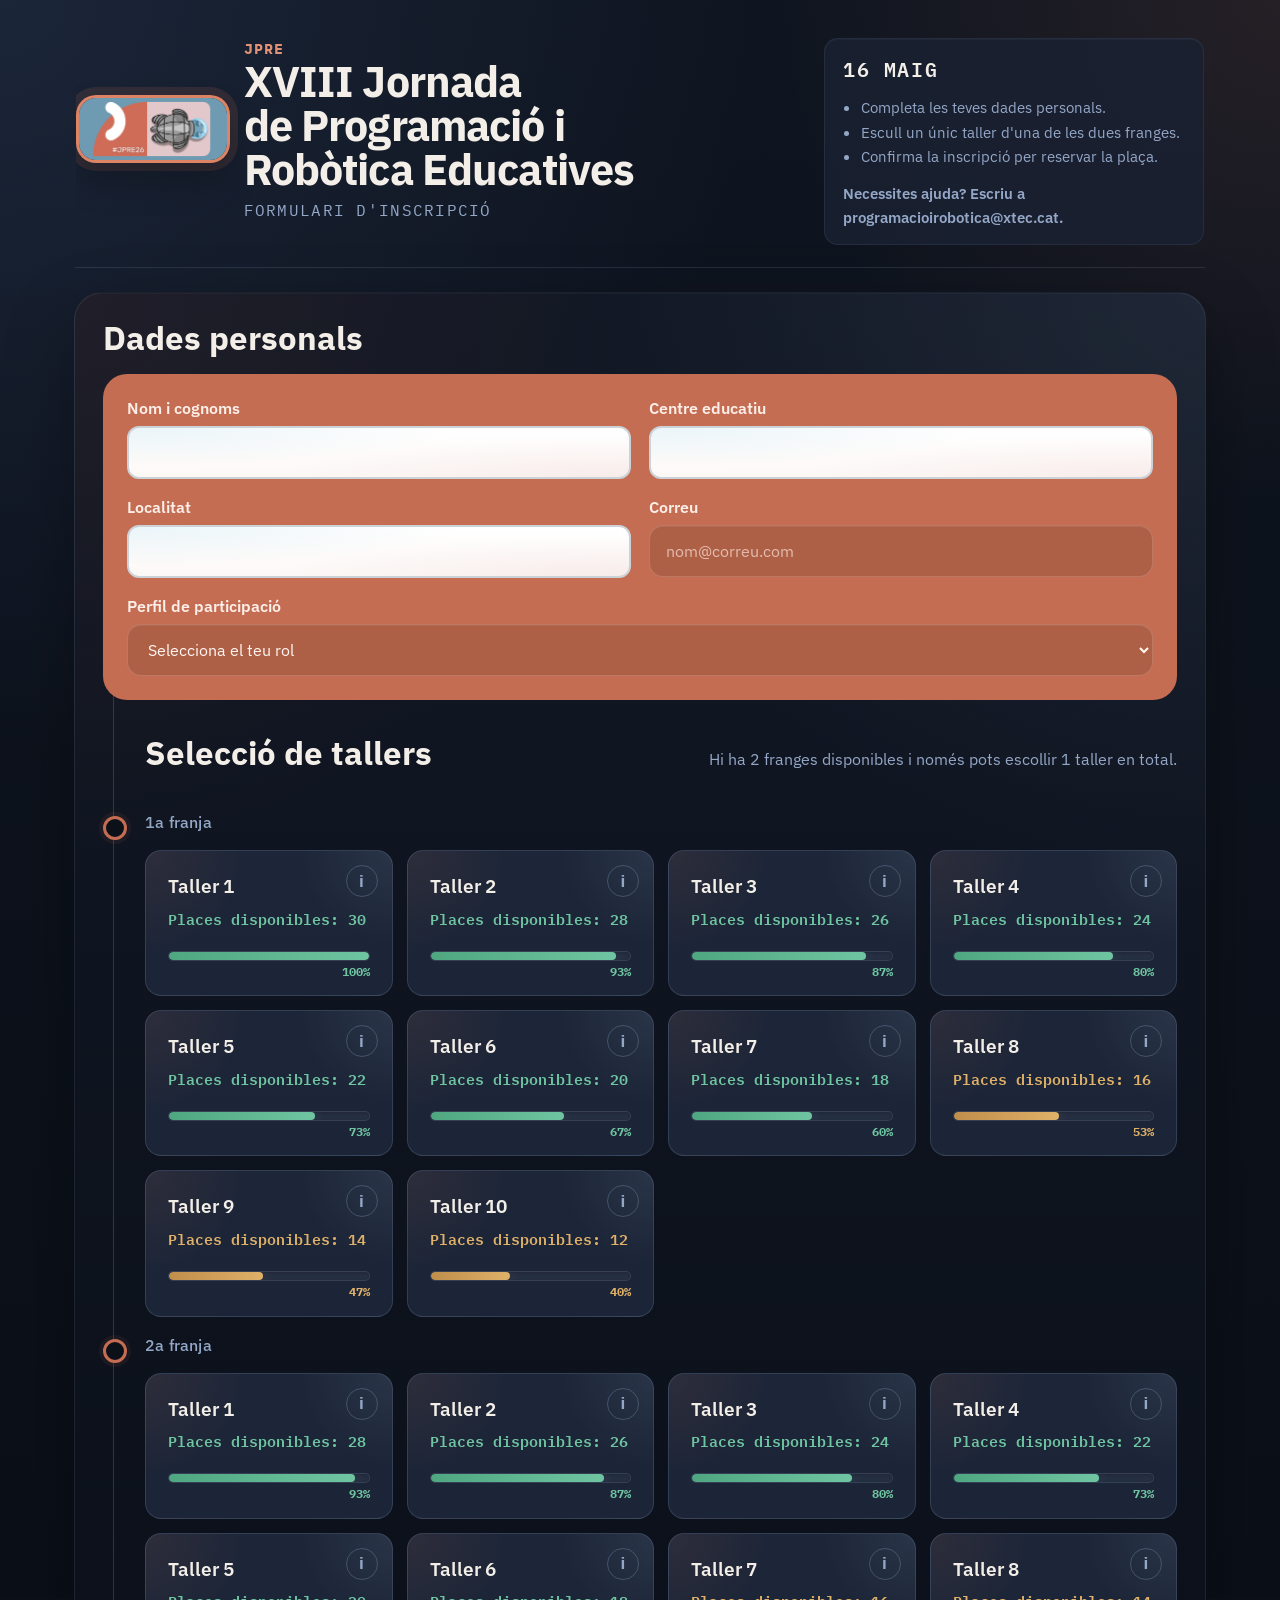
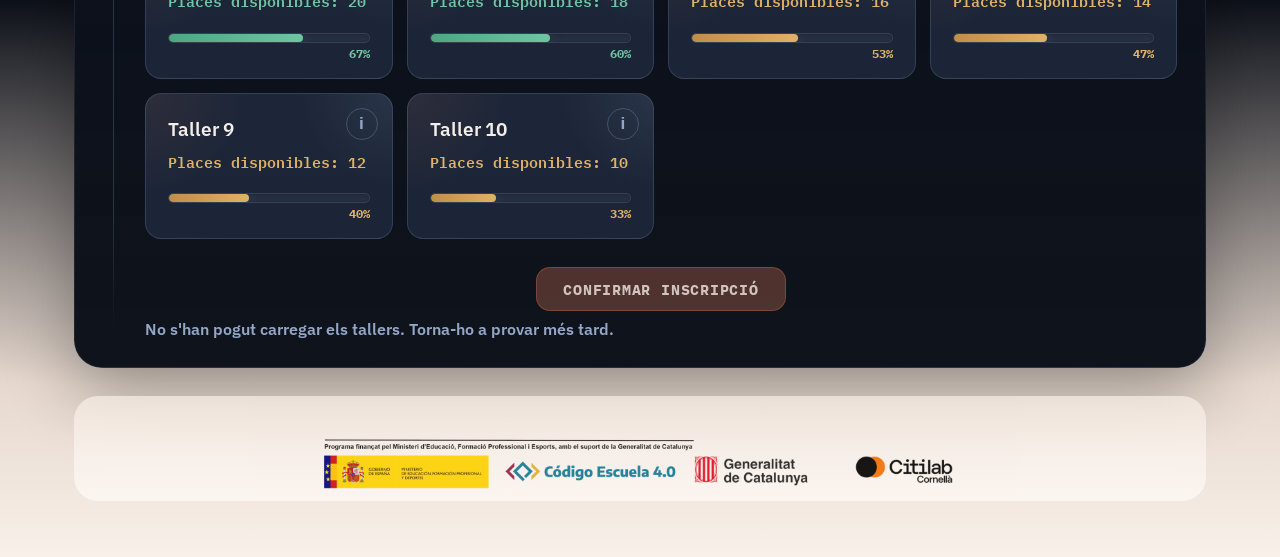
==== index.html @ 5ee18918 "Update index.html" ====
<!doctype html>
<html lang="ca">
  <head>
    <meta charset="utf-8" />
    <meta name="viewport" content="width=device-width, initial-scale=1" />
    <title>XVIII Jornada de Programació i Robòtica Educatives</title>
    <link rel="stylesheet" href="styles.css" />
    <link rel="stylesheet" href="formulario-agenda.css" />
  </head>
  <body>
    <div class="page">
      <header class="hero">
        <div class="hero__brand">
          <img class="hero__logo" src="logo.png" alt="Logo de la jornada" />
          <div>
            <p class="hero__tag">JPRE</p>
            <h1>XVIII Jornada de Programació i Robòtica Educatives</h1>
            <p class="hero__subtitle">Formulari d'inscripció</p>
          </div>
        </div>
        <div class="hero__panel">
          <p class="hero__panel-date">16 MAIG</p>
          <ul class="hero__rules">
            <li>Completa les teves dades personals.</li>
            <li>Escull un únic taller d'una de les dues franges.</li>
            <li>Confirma la inscripció per reservar la plaça.</li>
          </ul>
          <p class="hero__support">
            Necessites ajuda? Escriu a
            <a href="mailto:programacioirobotica@xtec.cat">programacioirobotica@xtec.cat</a>.
          </p>
        </div>
      </header>

      <main class="content">
        <section class="card">
          <h2>Dades personals</h2>
          <form id="registration-form" novalidate>
            <div class="form-grid">
              <label>
                Nom i cognoms
                <input type="text" name="nom" required />
              </label>
              <label>
                Centre educatiu
                <input type="text" name="centre" required />
              </label>
              <label>
                Localitat
                <input type="text" name="localitat" required />
              </label>
              <label>
                Correu
                <input type="email" name="email" placeholder="nom@correu.com" required />
              </label>
              <label>
                Perfil de participació
                <select name="rol" required>
                  <option value="" selected>Selecciona el teu rol</option>
                  <option value="Assistent">Assistent</option>
                  <option value="Tallerista">Tallerista</option>
                  <option value="Presentació d’experiències">Presentació d’experiències</option>
                  <option value="Organització">Organització</option>
                </select>
              </label>
            </div>

            <div class="workshops">
              <div class="workshops__header">
                <h2>Selecció de tallers</h2>
                <p>Hi ha 2 franges disponibles i només pots escollir 1 taller en total.</p>
              </div>
              <div id="workshop-container" class="workshops__grid"></div>
            </div>

            <div class="actions">
              <button id="confirm-button" type="submit" disabled>Confirmar inscripció</button>
              <p id="form-message" class="form-message" role="status"></p>
            </div>
          </form>
        </section>
      </main>

      <footer class="site-footer">
        <img class="site-footer__logo" src="Logos 40.png" alt="Logos institucionals" />
      </footer>
    </div>

    <div id="taller-modal" class="modal" aria-hidden="true">
      <div class="modal__backdrop" data-close-modal="true"></div>
      <div class="modal__dialog" role="dialog" aria-modal="true" aria-labelledby="modal-title">
        <button id="modal-close" class="modal__close" type="button" aria-label="Tancar">×</button>
        <h2 id="modal-title" class="modal__title"></h2>

        <section class="modal__block">
          <h3>Imparteix</h3>
          <p id="modal-imparteix" class="modal__text"></p>
          <div class="modal__people-photos">
            <img id="modal-foto-1" class="modal__person-photo" alt="Foto ponent 1" />
            <img id="modal-foto-2" class="modal__person-photo" alt="Foto ponent 2" />
          </div>
        </section>

        <section class="modal__block modal__tech-layout">
          <div>
            <h3>Dispositiu / tecnologia</h3>
            <p id="modal-dispositiu" class="modal__text"></p>
          </div>
          <img id="modal-dispositiu-img" class="modal__tech-image" alt="Imatge del dispositiu o tecnologia" />
        </section>

        <section class="modal__block">
          <h3>Descripció del taller</h3>
          <p id="modal-descripcio" class="modal__text"></p>
        </section>

        <section class="modal__block">
          <h3>Material necessari</h3>
          <p id="modal-material" class="modal__text"></p>
        </section>

        <section class="modal__block">
          <h3>Etapa educativa</h3>
          <p id="modal-etapa" class="modal__text"></p>
        </section>

        <section class="modal__block">
          <h3>Aula</h3>
          <p id="modal-aula" class="modal__text"></p>
        </section>
      </div>
    </div>

    <script src="app.js?v=12"></script>
  </body>
</html>
---- styles.css ----
﻿@import url('https://fonts.googleapis.com/css2?family=Sora:wght@300;400;600;700&display=swap');

:root {
  --teal: #6a9fb3;
  --teal-dark: #2f5562;
  --coral: #d56b4c;
  --rose: #efd6d4;
  --ink: #1f2b32;
  --sky: #b5dceb;
  --cream: #f7f1ef;
  --card: #ffffff;
  --success: #2e9b53;
  --warning: #d0882f;
  --danger: #c23b2a;
}

* {
  box-sizing: border-box;
}

body {
  margin: 0;
  font-family: "Sora", "Segoe UI", "Calibri", "Arial", sans-serif;
  color: var(--ink);
  background: linear-gradient(135deg, var(--sky), var(--rose));
  min-height: 100vh;
}

.page {
  max-width: 1100px;
  margin: 0 auto;
  padding: 32px 20px 60px;
}

.hero {
  position: relative;
  display: grid;
  gap: 24px;
  background:
    radial-gradient(120% 140% at 0% 0%, rgba(181, 220, 235, 0.45), transparent 55%),
    radial-gradient(120% 140% at 100% 100%, rgba(239, 214, 212, 0.55), transparent 58%),
    linear-gradient(135deg, #ffffff, #fcf8f6);
  border-radius: 24px;
  padding: 20px 22px;
  border: 2px solid transparent;
  background-clip: padding-box;
  box-shadow:
    0 22px 50px rgba(31, 43, 50, 0.18),
    0 2px 0 rgba(255, 255, 255, 0.8) inset;
  overflow: hidden;
}

.hero::before {
  content: "";
  position: absolute;
  inset: 0;
  border-radius: inherit;
  padding: 2px;
  background: linear-gradient(120deg, var(--teal), var(--sky), var(--rose), var(--coral));
  -webkit-mask: linear-gradient(#000 0 0) content-box, linear-gradient(#000 0 0);
  -webkit-mask-composite: xor;
  mask-composite: exclude;
  pointer-events: none;
}

.hero__brand {
  display: flex;
  gap: 24px;
  align-items: center;
}

.hero__logo {
  width: clamp(165px, 18vw, 205px);
  height: auto;
  border-radius: 20px;
  border: 3px solid transparent;
  background:
    linear-gradient(var(--card), var(--card)) padding-box,
    linear-gradient(135deg, var(--teal-dark), var(--teal), var(--sky), var(--coral), var(--rose)) border-box;
  box-shadow:
    0 14px 28px rgba(47, 85, 98, 0.24),
    0 0 0 6px rgba(181, 220, 235, 0.28);
}

.hero__tag {
  margin: 0;
  font-weight: 700;
  color: var(--coral);
  letter-spacing: 2px;
}

.hero h1 {
  margin: 4px 0 4px;
  font-size: clamp(1.8rem, 2vw + 1.2rem, 2.6rem);
  line-height: 1.08;
  letter-spacing: 0.2px;
  color: var(--teal-dark);
  background: linear-gradient(110deg, var(--teal-dark), var(--teal), var(--coral));
  -webkit-background-clip: text;
  background-clip: text;
  -webkit-text-fill-color: transparent;
  text-wrap: balance;
}

.hero__subtitle {
  margin: 0;
  font-size: 1rem;
  color: var(--teal-dark);
}

.hero__panel {
  background:
    linear-gradient(150deg, rgba(247, 241, 239, 0.95), rgba(255, 255, 255, 0.95));
  padding: 8px 14px 12px;
  border-radius: 18px;
  border-left: 6px solid var(--coral);
  box-shadow: 0 10px 26px rgba(47, 85, 98, 0.1);
  font-size: 0.96rem;
  max-width: 380px;
  justify-self: end;
}

.hero__rules {
  margin: 12px 0 0;
  padding-left: 18px;
  line-height: 1.6;
}

.hero__panel p {
  line-height: 1.6;
}

.content {
  margin-top: 28px;
}

.card {
  background: var(--card);
  border-radius: 24px;
  padding: 28px;
  box-shadow: 0 18px 40px rgba(31, 43, 50, 0.12);
}

h2 {
  margin-top: 0;
}

.form-grid {
  display: grid;
  grid-template-columns: repeat(auto-fit, minmax(230px, 1fr));
  gap: 16px;
}

label {
  display: flex;
  flex-direction: column;
  gap: 8px;
  font-weight: 600;
}
input,
select {
  font-family: "Sora", "Segoe UI", "Calibri", "Arial", sans-serif;
  padding: 12px 14px;
  border-radius: 12px;
  border: 2px solid #ccd3d8;
  font-size: 1rem;
  background:
    radial-gradient(120% 140% at 0% 0%, rgba(181, 220, 235, 0.28), transparent 55%),
    radial-gradient(120% 140% at 100% 100%, rgba(239, 214, 212, 0.35), transparent 58%),
    linear-gradient(180deg, #ffffff, #fcf8f6);
}

select {
  background:
    radial-gradient(120% 140% at 0% 0%, rgba(181, 220, 235, 0.28), transparent 55%),
    radial-gradient(120% 140% at 100% 100%, rgba(239, 214, 212, 0.35), transparent 58%),
    linear-gradient(180deg, #ffffff, #fcf8f6);
}

select:hover {
  background: var(--cream);
  color: #2f5562;
}

input[type="text"] {
  font-family: "Sora", "Segoe UI", "Calibri", "Arial", sans-serif;
  min-height: 50px;
  background:
    radial-gradient(120% 140% at 0% 0%, rgba(181, 220, 235, 0.28), transparent 55%),
    radial-gradient(120% 140% at 100% 100%, rgba(239, 214, 212, 0.35), transparent 58%),
    linear-gradient(180deg, #ffffff, #fcf8f6);
  border-radius: 12px;
  border: 2px solid #ccd3d8;
}

input:focus {
  outline: 2px solid var(--teal);
  border-color: transparent;
}

.workshops {
  margin-top: 28px;
}

.workshops__header {
  display: flex;
  justify-content: space-between;
  gap: 12px;
  align-items: center;
  flex-wrap: wrap;
}

.workshops__grid {
  margin-top: 16px;
  display: grid;
  gap: 16px;
}

.franja {
  position: relative;
  border-radius: 20px;
  padding: 18px;
  background:
    radial-gradient(130% 150% at 0% 0%, rgba(181, 220, 235, 0.32), transparent 55%),
    radial-gradient(130% 150% at 100% 100%, rgba(239, 214, 212, 0.36), transparent 60%),
    linear-gradient(155deg, #fffdfc, #f7f1ef);
  border: 1px solid rgba(106, 159, 179, 0.22);
  box-shadow:
    0 16px 34px rgba(31, 43, 50, 0.1),
    0 1px 0 rgba(255, 255, 255, 0.9) inset;
  overflow: hidden;
}

.franja::before {
  content: "";
  position: absolute;
  inset: 0;
  border-radius: inherit;
  padding: 1.5px;
  background: linear-gradient(
    120deg,
    rgba(106, 159, 179, 0.55),
    rgba(181, 220, 235, 0.5),
    rgba(213, 107, 76, 0.42)
  );
  -webkit-mask: linear-gradient(#000 0 0) content-box, linear-gradient(#000 0 0);
  -webkit-mask-composite: xor;
  mask-composite: exclude;
  pointer-events: none;
}

.franja__title {
  margin-top: 0;
  margin-bottom: 10px;
  color: var(--teal-dark);
  letter-spacing: 0.2px;
  font-size: clamp(1.35rem, 1vw + 1rem, 1.75rem);
}

.taller-grid {
  display: grid;
  grid-template-columns: repeat(auto-fit, minmax(200px, 1fr));
  gap: 12px;
}

.taller-card {
  position: relative;
  border: 2px solid transparent;
  border-radius: 18px;
  padding: 15px;
  background:
    radial-gradient(120% 140% at 0% 0%, rgba(181, 220, 235, 0.25), transparent 55%),
    radial-gradient(120% 140% at 100% 100%, rgba(239, 214, 212, 0.28), transparent 58%),
    linear-gradient(165deg, #ffffff, #fcf8f6);
  cursor: pointer;
  transition: transform 0.22s ease, border-color 0.22s ease, box-shadow 0.22s ease;
  display: flex;
  flex-direction: column;
  justify-content: flex-start;
  gap: 10px;
  overflow: hidden;
  box-shadow:
    0 8px 18px rgba(31, 43, 50, 0.08),
    0 1px 0 rgba(255, 255, 255, 0.85) inset;
}

.taller-card::before {
  content: "";
  position: absolute;
  inset: 0;
  border-radius: inherit;
  padding: 1.5px;
  background: linear-gradient(130deg, rgba(106, 159, 179, 0.75), rgba(181, 220, 235, 0.65), rgba(213, 107, 76, 0.55));
  -webkit-mask: linear-gradient(#000 0 0) content-box, linear-gradient(#000 0 0);
  -webkit-mask-composite: xor;
  mask-composite: exclude;
  pointer-events: none;
}

.taller-card__header {
  display: flex;
  align-items: flex-start;
  justify-content: space-between;
  gap: 10px;
}

.taller-info-button {
  width: 32px;
  height: 32px;
  border-radius: 50%;
  border: 2px solid var(--teal);
  background: white;
  color: var(--teal-dark);
  font-size: 1.08rem;
  font-weight: 800;
  line-height: 1;
  padding: 0;
  display: inline-flex;
  align-items: center;
  justify-content: center;
  flex: 0 0 auto;
}

.taller-info-button:hover {
  background: var(--teal);
  color: white;
}

.taller-card:hover {
  transform: translateY(-3px);
  box-shadow:
    0 14px 30px rgba(31, 43, 50, 0.14),
    0 2px 0 rgba(255, 255, 255, 0.9) inset;
}

.taller-card.selected {
  border-color: var(--coral);
  background:
    radial-gradient(120% 140% at 0% 0%, rgba(181, 220, 235, 0.32), transparent 55%),
    radial-gradient(120% 140% at 100% 100%, rgba(213, 107, 76, 0.2), transparent 58%),
    linear-gradient(165deg, #ffffff, #fff5f2);
  box-shadow:
    0 16px 34px rgba(213, 107, 76, 0.35),
    0 0 0 2px rgba(213, 107, 76, 0.22);
  transform: translateY(-2px);
}

.taller-card.disabled {
  opacity: 0.58;
  cursor: not-allowed;
}

.taller-card.disabled:hover {
  transform: none;
  box-shadow:
    0 8px 18px rgba(31, 43, 50, 0.08),
    0 1px 0 rgba(255, 255, 255, 0.85) inset;
}

.taller-name {
  font-weight: 700;
  white-space: pre-line;
}

.availability {
  margin: 0;
  font-weight: 600;
  font-size: 0.95rem;
  line-height: 1.2;
  margin-top: auto;
}

.availability--high {
  color: var(--success);
}

.availability--mid {
  color: var(--warning);
}

.availability--low {
  color: var(--danger);
}


.availability-progress {
  margin-top: 10px;
  display: flex;
  flex-direction: column;
  gap: 4px;
}

.availability-progress__track {
  width: 100%;
  height: 8px;
  border-radius: 999px;
  background: #e5edf1;
  overflow: hidden;
}

.availability-progress__bar {
  height: 100%;
  border-radius: inherit;
  transition: width 0.25s ease;
}

.availability-progress__label {
  align-self: end;
  margin: 0;
  font-size: 0.78rem;
  font-weight: 700;
  line-height: 1;
}

.availability-progress__bar.availability--high {
  background: var(--success);
}

.availability-progress__bar.availability--mid {
  background: var(--warning);
}

.availability-progress__bar.availability--low {
  background: var(--danger);
}

.availability-progress__label.availability--high {
  color: var(--success);
}

.availability-progress__label.availability--mid {
  color: var(--warning);
}

.availability-progress__label.availability--low {
  color: var(--danger);
}
.actions {
  margin-top: 18px;
  display: grid;
  gap: 8px;
}

.actions button {
  display: inline-flex;
  align-items: center;
  justify-content: center;
  align-self: center;
  justify-self: center;
  width: fit-content;
  min-width: 210px;
  border: 1px solid var(--teal-dark);
  background: var(--teal-dark);
  color: var(--cream);
  padding: 11px 18px;
  border-radius: 12px;
  font-size: 0.95rem;
  font-weight: 700;
  font-family: "Sora", "Segoe UI", "Calibri", "Arial", sans-serif;
  letter-spacing: 0.2px;
  cursor: pointer;
  box-shadow: 0 8px 18px rgba(31, 43, 50, 0.2);
  transition: transform 0.16s ease, box-shadow 0.16s ease, background-color 0.16s ease,
    border-color 0.16s ease;
}

.actions button:hover:not(:disabled) {
  transform: translateY(-1px);
  background: var(--teal-dark);
  border-color: var(--teal-dark);
  box-shadow: 0 10px 20px rgba(31, 43, 50, 0.24);
}

.actions button:active:not(:disabled) {
  transform: translateY(0);
  background: var(--teal-dark);
  border-color: var(--teal-dark);
  box-shadow: 0 4px 10px rgba(31, 43, 50, 0.18);
}

.actions button:disabled {
  cursor: not-allowed;
  box-shadow: none;
  color: var(--cream);
  border-color: var(--teal-dark);
  background: var(--teal-dark);
}

.form-message {
  min-height: 14px;
  margin: 0;
  font-weight: 600;
}

@media (min-width: 860px) {
  .hero {
    grid-template-columns: 1.2fr 0.8fr;
    align-items: center;
  }
}








.hero__support {
  margin: 12px 0 0;
  font-weight: 600;
}

.hero__support a {
  color: var(--coral);
  text-decoration: none;
}

.hero__support a:hover {
  text-decoration: underline;
}

.site-footer {
  margin-top: 24px;
  display: flex;
  justify-content: center;
  padding: 10px 0 0;
}

.site-footer__logo {
  max-width: min(640px, 100%);
  height: auto;
  display: block;
}

.modal {
  position: fixed;
  inset: 0;
  display: none;
  z-index: 1000;
}

.modal.is-open {
  display: block;
}

.modal__backdrop {
  position: absolute;
  inset: 0;
  background: rgba(23, 36, 42, 0.6);
}

.modal__dialog {
  position: relative;
  max-width: 820px;
  max-height: min(92vh, 900px);
  overflow: auto;
  margin: 4vh auto;
  background: white;
  border-radius: 18px;
  border: 1px solid #dbe4e9;
  padding: 22px;
  box-shadow: 0 20px 60px rgba(0, 0, 0, 0.28);
}

.modal__close {
  position: absolute;
  top: 10px;
  right: 10px;
  width: 36px;
  height: 36px;
  border-radius: 50%;
  background: var(--cream);
  color: var(--teal-dark);
  border: 1px solid #d7dede;
  font-size: 1.6rem;
  padding: 0;
}

.modal__title {
  margin: 0 42px 12px 0;
  font-size: clamp(1.55rem, 1.6vw + 1rem, 2.25rem);
  font-weight: 700;
  letter-spacing: 0.3px;
  line-height: 1.15;
  color: var(--teal-dark);
  background: linear-gradient(110deg, var(--teal-dark), var(--teal), var(--coral));
  -webkit-background-clip: text;
  background-clip: text;
  -webkit-text-fill-color: transparent;
  white-space: pre-line;
  text-wrap: balance;
  text-shadow: 0 8px 20px rgba(47, 85, 98, 0.18);
}

.modal__block {
  border-top: 1px solid #ebeff2;
  padding-top: 14px;
  margin-top: 14px;
}

.modal__block h3 {
  margin: 0 0 8px;
  color: var(--coral);
  font-size: 1.2rem;
  line-height: 1.3;
}

.modal__text {
  margin: 0;
  white-space: pre-line;
}

#modal-descripcio {
  line-height: 1.65;
}

.modal__people-photos {
  margin-top: 12px;
  display: grid;
  grid-template-columns: repeat(auto-fit, minmax(78px, 96px));
  gap: 8px;
}

.modal__people-photos.is-hidden {
  display: none;
}

.modal__person-photo {
  width: 100%;
  aspect-ratio: 1 / 1;
  object-fit: cover;
  border-radius: 50%;
  border: 3px solid transparent;
  background:
    linear-gradient(var(--card), var(--card)) padding-box,
    conic-gradient(
      from 120deg,
      var(--teal),
      var(--coral),
      var(--sky),
      var(--rose),
      var(--teal-dark),
      var(--teal)
    ) border-box;
  box-shadow:
    0 10px 24px rgba(47, 85, 98, 0.24),
    0 0 0 6px rgba(181, 220, 235, 0.28);
  animation: modal-image-aura 6s linear infinite;
  transition: transform 0.25s ease, box-shadow 0.25s ease;
}

.modal__person-photo.is-hidden,
.modal__tech-image.is-hidden {
  display: none;
}

.modal__tech-layout {
  display: flex;
  align-items: center;
  justify-content: flex-start;
  gap: 12px;
  flex-wrap: wrap;
}

.modal__tech-image {
  width: 56px;
  height: 56px;
  object-fit: cover;
  flex: 0 0 auto;
  border-radius: 8px;
  border: 1px solid var(--teal-dark);
  background: #f2f5f8;
  box-shadow: 0 4px 10px rgba(47, 85, 98, 0.14);
  transition: transform 0.2s ease, box-shadow 0.2s ease;
}

.modal__person-photo:hover {
  transform: translateY(-2px) scale(1.02);
  box-shadow:
    0 14px 30px rgba(47, 85, 98, 0.3),
    0 0 0 7px rgba(181, 220, 235, 0.35);
}

@keyframes modal-image-aura {
  0% {
    filter: saturate(1);
  }
  50% {
    filter: saturate(1.2);
  }
  100% {
    filter: saturate(1);
  }
}

@media (max-width: 760px) {
  .modal__dialog {
    margin: 0;
    min-height: 100vh;
    border-radius: 0;
    max-height: 100vh;
  }

  .modal__tech-layout {
    grid-template-columns: 1fr;
  }
}
---- formulario-agenda.css ----
@import url('https://fonts.googleapis.com/css2?family=IBM+Plex+Sans:wght@400;500;600;700&family=IBM+Plex+Mono:wght@400;500;600&display=swap');

:root {
  --agenda-bg: #0b1019;
  --agenda-surface: #111827;
  --agenda-surface-2: #1d2638;
  --agenda-surface-3: #263149;
  --agenda-border: rgba(129, 156, 189, 0.22);
  --agenda-text: #f3efe8;
  --agenda-muted: #94a7c7;
  --agenda-accent: #c46d52;
  --agenda-accent-soft: #df9275;
  --agenda-line: rgba(120, 150, 184, 0.28);
  --agenda-glow: rgba(196, 109, 82, 0.22);
  --availability-high: #6fc5a1;
  --availability-high-glow: rgba(111, 197, 161, 0.2);
  --availability-mid: #e0b168;
  --availability-mid-glow: rgba(224, 177, 104, 0.18);
  --availability-low: #d98368;
  --availability-low-glow: rgba(217, 131, 104, 0.2);
}

body {
  font-family: "IBM Plex Sans", "Segoe UI", "Calibri", "Arial", sans-serif;
  color: var(--agenda-text);
  background:
    linear-gradient(180deg, rgba(255, 243, 235, 0) 0%, rgba(255, 243, 235, 0) 74%, rgba(244, 229, 218, 0.94) 92%, rgba(248, 240, 233, 1) 100%),
    radial-gradient(circle at top left, rgba(42, 58, 87, 0.45), transparent 30%),
    radial-gradient(circle at top right, rgba(196, 109, 82, 0.12), transparent 20%),
    linear-gradient(180deg, #0f1520 0%, #090d15 100%);
}

.page {
  max-width: 1180px;
  padding: 28px 24px 56px;
}

.hero {
  grid-template-columns: 1fr auto;
  align-items: start;
  gap: 20px;
  padding: 8px 0 22px;
  border-radius: 0;
  background: transparent;
  border-bottom: 1px solid rgba(148, 167, 199, 0.16);
  box-shadow: none;
}

.hero::before {
  display: none;
}

.hero__brand {
  gap: 14px;
  align-items: center;
}

.hero__logo {
  width: clamp(118px, 12vw, 164px);
  border-radius: 20px;
  border: 3px solid rgba(239, 140, 106, 0.92);
  background:
    linear-gradient(180deg, rgba(255, 255, 255, 0.06), rgba(255, 255, 255, 0.01));
  box-shadow:
    0 18px 34px rgba(0, 0, 0, 0.24),
    0 0 0 8px rgba(196, 109, 82, 0.15);
  flex: 0 0 auto;
}

.hero__tag {
  margin-bottom: 2px;
  color: var(--agenda-accent-soft);
  font-family: "IBM Plex Mono", monospace;
  font-size: 0.95rem;
  letter-spacing: 0.08em;
}

.hero h1 {
  max-width: 460px;
  margin: 0;
  font-size: clamp(1.8rem, 1.25rem + 1.8vw, 3rem);
  line-height: 1.02;
  color: var(--agenda-text);
  background: none;
  -webkit-text-fill-color: initial;
  font-family: "IBM Plex Sans", "Segoe UI", sans-serif;
  font-weight: 700;
  letter-spacing: -0.02em;
  text-wrap: balance;
}

.hero__subtitle {
  margin-top: 8px;
  color: var(--agenda-muted);
  font-family: "IBM Plex Mono", monospace;
  letter-spacing: 0.08em;
  text-transform: uppercase;
}

.hero__panel {
  min-width: 240px;
  padding: 14px 18px;
  border: 1px solid rgba(118, 137, 173, 0.14);
  border-radius: 14px;
  background: rgba(26, 34, 51, 0.82);
  box-shadow: inset 0 1px 0 rgba(255, 255, 255, 0.03);
}

.hero__panel-date {
  margin: 0;
  color: var(--agenda-text);
  font-family: "IBM Plex Mono", monospace;
  font-size: 1.25rem;
  font-weight: 600;
  line-height: 1.1;
  letter-spacing: 0.08em;
  text-transform: uppercase;
}

.hero__rules {
  margin: 10px 0 0;
  padding-left: 18px;
  color: var(--agenda-muted);
  line-height: 1.6;
}

.hero__support,
.hero__support a {
  color: var(--agenda-muted);
}

.content {
  margin-top: 24px;
}

.card {
  position: relative;
  padding: 28px;
  border-radius: 28px;
  border: 1px solid rgba(148, 167, 199, 0.12);
  background:
    radial-gradient(circle at top left, rgba(196, 109, 82, 0.08), transparent 28%),
    radial-gradient(circle at top right, rgba(129, 156, 189, 0.12), transparent 30%),
    linear-gradient(180deg, rgba(18, 24, 37, 0.98), rgba(10, 15, 24, 0.98));
  box-shadow:
    0 26px 70px rgba(0, 0, 0, 0.32),
    inset 0 1px 0 rgba(255, 255, 255, 0.03);
  overflow: hidden;
}

.card::before {
  content: "";
  position: absolute;
  top: 98px;
  bottom: 38px;
  left: 38px;
  width: 1px;
  background: linear-gradient(180deg, rgba(126, 153, 186, 0), var(--agenda-line) 8%, var(--agenda-line) 92%, rgba(126, 153, 186, 0));
  pointer-events: none;
}

.card > h2,
.workshops__header h2 {
  margin-bottom: 18px;
  color: var(--agenda-text);
  font-size: clamp(1.6rem, 1.25rem + 1vw, 2.2rem);
  line-height: 1.06;
}

.form-grid {
  position: relative;
  display: grid;
  grid-template-columns: repeat(2, minmax(0, 1fr));
  align-items: start;
  gap: 18px;
  margin-bottom: 36px;
  padding: 24px;
  border-radius: 24px;
  background: var(--agenda-accent);
}

.form-grid label {
  display: grid;
  gap: 8px;
  align-content: start;
  color: rgba(255, 245, 240, 0.95);
  font-weight: 600;
}

.form-grid label:nth-child(5) {
  grid-column: 1 / -1;
}

input,
select {
  width: 100%;
  min-height: 52px;
  padding: 14px 16px;
  border: 1px solid rgba(255, 234, 224, 0.18);
  border-radius: 14px;
  background: rgba(92, 46, 32, 0.2);
  color: #fff6f1;
  font-family: "IBM Plex Sans", "Segoe UI", sans-serif;
  box-shadow: inset 0 1px 0 rgba(255, 255, 255, 0.06);
}

input::placeholder {
  color: rgba(255, 236, 227, 0.66);
}

input:focus,
select:focus {
  outline: 2px solid rgba(255, 245, 240, 0.42);
  border-color: rgba(255, 245, 240, 0.42);
}

select option {
  color: #101623;
}

.workshops {
  position: relative;
  margin-top: 8px;
  padding-left: 42px;
}

.workshops__header {
  position: relative;
  align-items: baseline;
  gap: 10px 18px;
  margin-bottom: 24px;
}

.workshops__header p {
  margin: 0;
  color: var(--agenda-muted);
  font-size: 1rem;
}

.workshops__grid {
  gap: 18px;
}

.franja {
  padding: 0;
  border: 0;
  background: transparent;
  box-shadow: none;
  overflow: visible;
}

.franja::before {
  display: none;
}

.franja__title {
  position: relative;
  margin: 0 0 18px;
  padding-left: 0;
  color: var(--agenda-muted);
  font-size: 1rem;
  font-weight: 500;
}

.franja__title::before {
  content: "";
  position: absolute;
  top: 0.25em;
  left: -42px;
  width: 18px;
  height: 18px;
  border-radius: 50%;
  border: 3px solid var(--agenda-accent);
  background: var(--agenda-bg);
  box-shadow: 0 0 0 4px rgba(196, 109, 82, 0.08);
}

.taller-grid {
  gap: 14px;
}

.taller-card {
  padding: 22px 22px 18px;
  border: 1px solid var(--agenda-border);
  border-radius: 16px;
  background:
    radial-gradient(circle at top left, rgba(196, 109, 82, 0.1), transparent 34%),
    radial-gradient(circle at top right, rgba(129, 156, 189, 0.12), transparent 32%),
    linear-gradient(180deg, var(--agenda-surface-2), #1c2537);
  box-shadow: none;
  gap: 12px;
  color: var(--agenda-text);
  position: relative;
}

.taller-card::before {
  display: none;
}

.taller-card:hover {
  transform: translateY(-2px);
  border-color: rgba(129, 156, 189, 0.34);
  box-shadow: 0 12px 24px rgba(0, 0, 0, 0.18);
}

.taller-card.selected {
  border-color: var(--agenda-accent);
  background: linear-gradient(180deg, #283149, #212a3c);
  box-shadow: 0 0 0 1px var(--agenda-accent), 0 18px 36px var(--agenda-glow);
}

.taller-card.disabled {
  opacity: 0.5;
}

.taller-card__header {
  display: grid;
  gap: 12px;
  align-items: stretch;
}

.taller-card__topline,
.taller-card__titlewrap {
  display: flex;
  align-items: center;
  justify-content: space-between;
  gap: 14px;
}

.taller-card__meta {
  color: #8da7cb;
  font-family: "IBM Plex Mono", monospace;
  font-size: 0.92rem;
  letter-spacing: 0.03em;
  white-space: nowrap;
}

.taller-name {
  color: var(--agenda-text);
  font-size: 1.2rem;
  font-weight: 600;
  line-height: 1.35;
}

.taller-info-button {
  border: 1px solid rgba(129, 156, 189, 0.34);
  background: transparent;
  color: var(--agenda-muted);
  position: absolute;
  top: 14px;
  right: 14px;
  transform: none;
  z-index: 2;
}

.taller-info-button:hover {
  background: rgba(129, 156, 189, 0.12);
  color: var(--agenda-text);
}

.availability,
.availability-progress__label {
  color: var(--agenda-muted);
  font-family: "IBM Plex Mono", monospace;
}

.availability {
  font-size: 0.92rem;
  font-weight: 600;
}

.availability-progress__track {
  height: 10px;
  border: 1px solid rgba(148, 167, 199, 0.14);
  background: rgba(148, 167, 199, 0.08);
  box-shadow: inset 0 1px 3px rgba(0, 0, 0, 0.2);
}

.availability--high {
  color: var(--availability-high);
}

.availability-progress__bar.availability--high {
  background: linear-gradient(90deg, #4ea781, var(--availability-high));
  box-shadow: 0 0 14px var(--availability-high-glow);
}

.availability--mid {
  color: var(--availability-mid);
}

.availability-progress__bar.availability--mid {
  background: linear-gradient(90deg, #bf8e4b, var(--availability-mid));
  box-shadow: 0 0 14px var(--availability-mid-glow);
}

.availability--low {
  color: var(--availability-low);
}

.availability-progress__bar.availability--low {
  background: linear-gradient(90deg, #bf694f, var(--availability-low));
  box-shadow: 0 0 14px var(--availability-low-glow);
}

.availability-progress__label.availability--high {
  color: var(--availability-high);
}

.availability-progress__label.availability--mid {
  color: var(--availability-mid);
}

.availability-progress__label.availability--low {
  color: var(--availability-low);
}

.actions {
  margin-top: 28px;
  justify-items: start;
  padding-left: 42px;
}

.actions button {
  min-width: 250px;
  border: 1px solid var(--agenda-accent);
  border-radius: 14px;
  background: var(--agenda-accent);
  color: #fff7f3;
  font-family: "IBM Plex Mono", monospace;
  font-size: 0.95rem;
  letter-spacing: 0.05em;
  text-transform: uppercase;
  box-shadow: 0 16px 28px rgba(196, 109, 82, 0.18);
}

.actions button:hover:not(:disabled) {
  background: #cf7960;
  border-color: #cf7960;
  box-shadow: 0 16px 28px rgba(196, 109, 82, 0.24);
}

.actions button:active:not(:disabled) {
  background: #bb654b;
  border-color: #bb654b;
}

.actions button:disabled {
  border-color: rgba(196, 109, 82, 0.36);
  background: rgba(196, 109, 82, 0.36);
  color: rgba(255, 247, 243, 0.74);
}

.form-message {
  color: var(--agenda-muted);
}

.site-footer {
  margin-top: 28px;
  opacity: 0.9;
  padding: 22px 18px 10px;
  border-radius: 24px;
  background: linear-gradient(180deg, rgba(245, 234, 225, 0.88), rgba(252, 247, 243, 0.98));
}

.site-footer__logo {
  filter: none;
}

.modal__dialog {
  background: linear-gradient(180deg, #1a2233, #111827);
  color: var(--agenda-text);
  border: 1px solid var(--agenda-border);
}

.modal__title {
  color: var(--agenda-text);
  background: none;
  -webkit-text-fill-color: initial;
  text-shadow: none;
}

.modal__block {
  border-top-color: rgba(148, 167, 199, 0.14);
}

.modal__block h3 {
  color: var(--agenda-accent-soft);
}

.modal__people-photos {
  display: flex;
  flex-wrap: wrap;
  align-items: center;
  gap: 18px;
}

.modal__person-photo {
  width: 96px;
  height: 96px;
  flex: 0 0 96px;
  border-radius: 50%;
  box-shadow:
    0 10px 22px rgba(47, 85, 98, 0.18),
    0 0 0 4px rgba(181, 220, 235, 0.16);
}

.modal__close {
  background: rgba(148, 167, 199, 0.08);
  color: var(--agenda-text);
  border-color: rgba(148, 167, 199, 0.18);
}

@media (max-width: 860px) {
  .page {
    padding: 22px 16px 40px;
  }

  .hero {
    grid-template-columns: 1fr;
  }

  .hero__brand {
    align-items: flex-start;
  }

  .hero__panel {
    min-width: 0;
    width: 100%;
  }

  .card {
    padding: 22px 18px;
  }

  .card::before {
    left: 23px;
    top: 138px;
  }

  .form-grid,
  .workshops,
  .actions {
    padding-left: 24px;
  }
}

@media (max-width: 640px) {
  .form-grid {
    grid-template-columns: 1fr;
    padding: 18px;
  }

  .form-grid label:nth-child(5) {
    max-width: none;
  }

  .card::before {
    display: none;
  }

  .workshops,
  .actions {
    padding-left: 0;
  }

  .franja__title::before {
    display: none;
  }

  .taller-card__topline,
  .taller-card__titlewrap {
    flex-direction: column;
    align-items: flex-start;
  }

  .actions button {
    width: 100%;
    min-width: 0;
  }
}
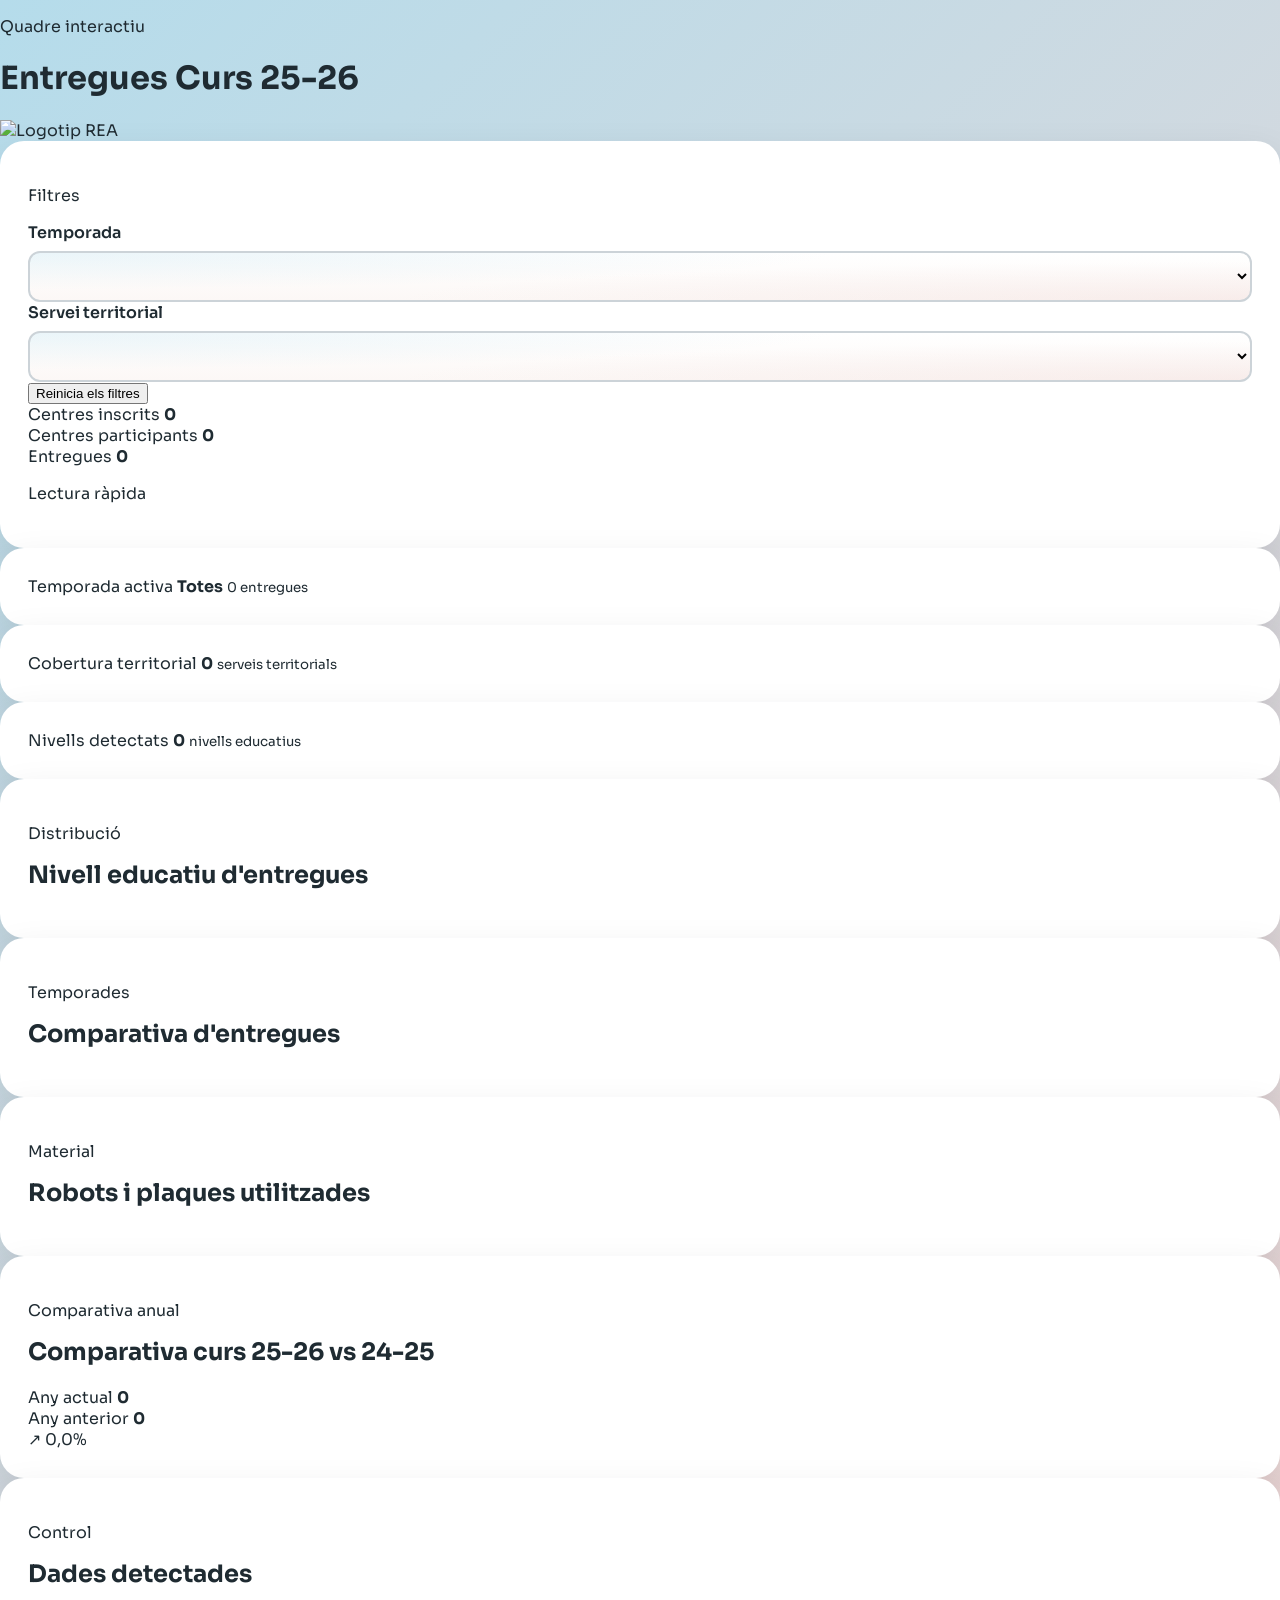
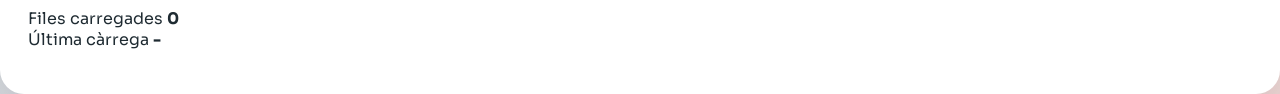
==== commit a4259c0a: "Update index.html" ====
--- a/index.html
+++ b/index.html
@@ -1,139 +1,163 @@
-<!doctype html>
+<!DOCTYPE html>
 <html lang="ca">
-  <head>
-    <meta charset="utf-8" />
-    <meta name="viewport" content="width=device-width, initial-scale=1" />
-    <title>XVIII Jornada de Programació i Robòtica Educatives</title>
-    <link rel="stylesheet" href="styles.css" />
-    <link rel="stylesheet" href="formulario-agenda.css" />
-  </head>
-  <body>
-    <div class="page">
-      <header class="hero">
-        <div class="hero__brand">
-          <img class="hero__logo" src="logo.png" alt="Logo de la jornada" />
-          <div>
-            <p class="hero__tag">JPRE</p>
-            <h1>XVIII Jornada de Programació i Robòtica Educatives</h1>
-            <p class="hero__subtitle">Formulari d'inscripció</p>
+<head>
+  <meta charset="UTF-8">
+  <meta name="viewport" content="width=device-width, initial-scale=1.0">
+  <title>Looker | Entregues Curs 25-26</title>
+  <link rel="stylesheet" href="styles.css">
+</head>
+<body>
+  <div class="app-shell">
+    <header class="topbar">
+      <div class="title-block">
+        <p class="eyebrow">Quadre interactiu</p>
+        <h1>Entregues Curs 25-26</h1>
+      </div>
+      <div class="brand-strip" aria-label="Logotips">
+        <img src="REA_logo.png" alt="Logotip REA" class="brand-logo">
+      </div>
+    </header>
+
+    <main class="dashboard">
+      <aside class="sidebar card">
+        <div class="sidebar-block">
+          <p class="sidebar-title">Filtres</p>
+          <label class="field">
+            <span>Temporada</span>
+            <select id="seasonFilter"></select>
+          </label>
+          <label class="field">
+            <span>Servei territorial</span>
+            <select id="territoryFilter"></select>
+          </label>
+          <button id="resetFilters" class="ghost-button" type="button">Reinicia els filtres</button>
+        </div>
+
+        <div class="metrics-stack">
+          <article class="mini-metric">
+            <span>Centres inscrits</span>
+            <strong id="registeredCenters">0</strong>
+          </article>
+          <article class="mini-metric">
+            <span>Centres participants</span>
+            <strong id="activeCenters">0</strong>
+          </article>
+          <article class="mini-metric">
+            <span>Entregues</span>
+            <strong id="deliveriesTotal">0</strong>
+          </article>
+        </div>
+
+        <section class="insight-box">
+          <p class="sidebar-title">Lectura r&agrave;pida</p>
+          <ul id="insightsList" class="insights-list"></ul>
+        </section>
+      </aside>
+
+      <section class="content-grid">
+        <div class="kpi-row">
+          <article class="metric-card card accent">
+            <span class="metric-label">Temporada activa</span>
+            <strong id="activeSeasonLabel">Totes</strong>
+            <small id="activeSeasonDeliveries">0 entregues</small>
+          </article>
+          <article class="metric-card card">
+            <span class="metric-label">Cobertura territorial</span>
+            <strong id="territoryCount">0</strong>
+            <small>serveis territorials</small>
+          </article>
+          <article class="metric-card card">
+            <span class="metric-label">Nivells detectats</span>
+            <strong id="levelCount">0</strong>
+            <small>nivells educatius</small>
+          </article>
+        </div>
+
+        <section class="chart-card card large">
+          <div class="card-head">
+            <div>
+              <p class="card-eyebrow">Distribuci&oacute;</p>
+              <h2>Nivell educatiu d'entregues</h2>
+            </div>
           </div>
-        </div>
-        <div class="hero__panel">
-          <p class="hero__panel-date">16 MAIG</p>
-          <ul class="hero__rules">
-            <li>Completa les teves dades personals.</li>
-            <li>Escull un únic taller d'una de les dues franges.</li>
-            <li>Confirma la inscripció per reservar la plaça.</li>
-          </ul>
-          <p class="hero__support">
-            Necessites ajuda? Escriu a
-            <a href="mailto:programacioirobotica@xtec.cat">programacioirobotica@xtec.cat</a>.
-          </p>
-        </div>
-      </header>
-
-      <main class="content">
-        <section class="card">
-          <h2>Dades personals</h2>
-          <form id="registration-form" novalidate>
-            <div class="form-grid">
-              <label>
-                Nom i cognoms
-                <input type="text" name="nom" required />
-              </label>
-              <label>
-                Centre educatiu
-                <input type="text" name="centre" required />
-              </label>
-              <label>
-                Localitat
-                <input type="text" name="localitat" required />
-              </label>
-              <label>
-                Correu
-                <input type="email" name="email" placeholder="nom@correu.com" required />
-              </label>
-              <label>
-                Perfil de participació
-                <select name="rol" required>
-                  <option value="" selected>Selecciona el teu rol</option>
-                  <option value="Assistent">Assistent</option>
-                  <option value="Tallerista">Tallerista</option>
-                  <option value="Presentació d’experiències">Presentació d’experiències</option>
-                  <option value="Organització">Organització</option>
-                </select>
-              </label>
-            </div>
-
-            <div class="workshops">
-              <div class="workshops__header">
-                <h2>Selecció de tallers</h2>
-                <p>Hi ha 2 franges disponibles i només pots escollir 1 taller en total.</p>
-              </div>
-              <div id="workshop-container" class="workshops__grid"></div>
-            </div>
-
-            <div class="actions">
-              <button id="confirm-button" type="submit" disabled>Confirmar inscripció</button>
-              <p id="form-message" class="form-message" role="status"></p>
-            </div>
-          </form>
-        </section>
-      </main>
-
-      <footer class="site-footer">
-        <img class="site-footer__logo" src="Logos 40.png" alt="Logos institucionals" />
-      </footer>
-    </div>
-
-    <div id="taller-modal" class="modal" aria-hidden="true">
-      <div class="modal__backdrop" data-close-modal="true"></div>
-      <div class="modal__dialog" role="dialog" aria-modal="true" aria-labelledby="modal-title">
-        <button id="modal-close" class="modal__close" type="button" aria-label="Tancar">×</button>
-        <h2 id="modal-title" class="modal__title"></h2>
-
-        <section class="modal__block">
-          <h3>Imparteix</h3>
-          <p id="modal-imparteix" class="modal__text"></p>
-          <div class="modal__people-photos">
-            <img id="modal-foto-1" class="modal__person-photo" alt="Foto ponent 1" />
-            <img id="modal-foto-2" class="modal__person-photo" alt="Foto ponent 2" />
+          <div class="chart-layout">
+            <div id="educationChart" class="chart-surface chart-pie"></div>
+            <div id="educationLegend" class="legend-list"></div>
           </div>
         </section>
 
-        <section class="modal__block modal__tech-layout">
-          <div>
-            <h3>Dispositiu / tecnologia</h3>
-            <p id="modal-dispositiu" class="modal__text"></p>
+        <section class="chart-card card">
+          <div class="card-head">
+            <div>
+              <p class="card-eyebrow">Temporades</p>
+              <h2>Comparativa d'entregues</h2>
+            </div>
           </div>
-          <img id="modal-dispositiu-img" class="modal__tech-image" alt="Imatge del dispositiu o tecnologia" />
+          <div class="chart-layout compact">
+            <div id="seasonChart" class="chart-surface chart-donut"></div>
+            <div id="seasonLegend" class="legend-list"></div>
+          </div>
         </section>
 
-        <section class="modal__block">
-          <h3>Descripció del taller</h3>
-          <p id="modal-descripcio" class="modal__text"></p>
+        <section class="chart-card card wide">
+          <div class="card-head">
+            <div>
+              <p class="card-eyebrow">Material</p>
+              <h2 class="materials-title">Robots i plaques utilitzades</h2>
+            </div>
+          </div>
+          <div id="toolsChart" class="chart-surface chart-bars"></div>
         </section>
 
-        <section class="modal__block">
-          <h3>Material necessari</h3>
-          <p id="modal-material" class="modal__text"></p>
+        <section class="chart-card card full-span">
+          <div class="card-head">
+            <div>
+              <p class="card-eyebrow">Comparativa anual</p>
+              <h2>Comparativa curs 25-26 vs 24-25</h2>
+            </div>
+            <p id="ytdComparisonRange" class="comparison-range visually-hidden" aria-hidden="true"></p>
+          </div>
+          <div class="comparison-summary">
+            <article class="comparison-metric">
+              <span>Any actual</span>
+              <strong id="ytdCurrentTotal">0</strong>
+            </article>
+            <article class="comparison-metric">
+              <span>Any anterior</span>
+              <strong id="ytdPreviousTotal">0</strong>
+            </article>
+          </div>
+          <div id="ytdGrowth" class="comparison-growth comparison-growth-neutral">
+            <span id="ytdGrowthArrow" class="comparison-growth-arrow" aria-hidden="true">↗</span>
+            <span id="ytdGrowthValue">0,0%</span>
+          </div>
+          <div id="ytdRobotChart" class="chart-surface chart-bars comparison-chart visually-hidden" aria-hidden="true"></div>
         </section>
 
-        <section class="modal__block">
-          <h3>Etapa educativa</h3>
-          <p id="modal-etapa" class="modal__text"></p>
-        </section>
+      </section>
+    </main>
 
-        <section class="modal__block">
-          <h3>Aula</h3>
-          <p id="modal-aula" class="modal__text"></p>
-        </section>
+    <section class="card details-card details-full">
+      <div class="card-head">
+        <div>
+          <p class="card-eyebrow">Control</p>
+          <h2>Dades detectades</h2>
+        </div>
       </div>
-    </div>
+      <div class="details-grid">
+        <div>
+          <span class="detail-label">Files carregades</span>
+          <strong id="rowsLoaded">0</strong>
+        </div>
+        <div>
+          <span class="detail-label">&Uacute;ltima c&agrave;rrega</span>
+          <strong id="lastUpdated">-</strong>
+        </div>
+      </div>
+      <p id="schemaHint" class="schema-hint"></p>
+    </section>
+  </div>
 
-    <script src="app.js?v=12"></script>
-  </body>
+  <script src="app.js?v=20260324a"></script>
+</body>
 </html>
-
-
-
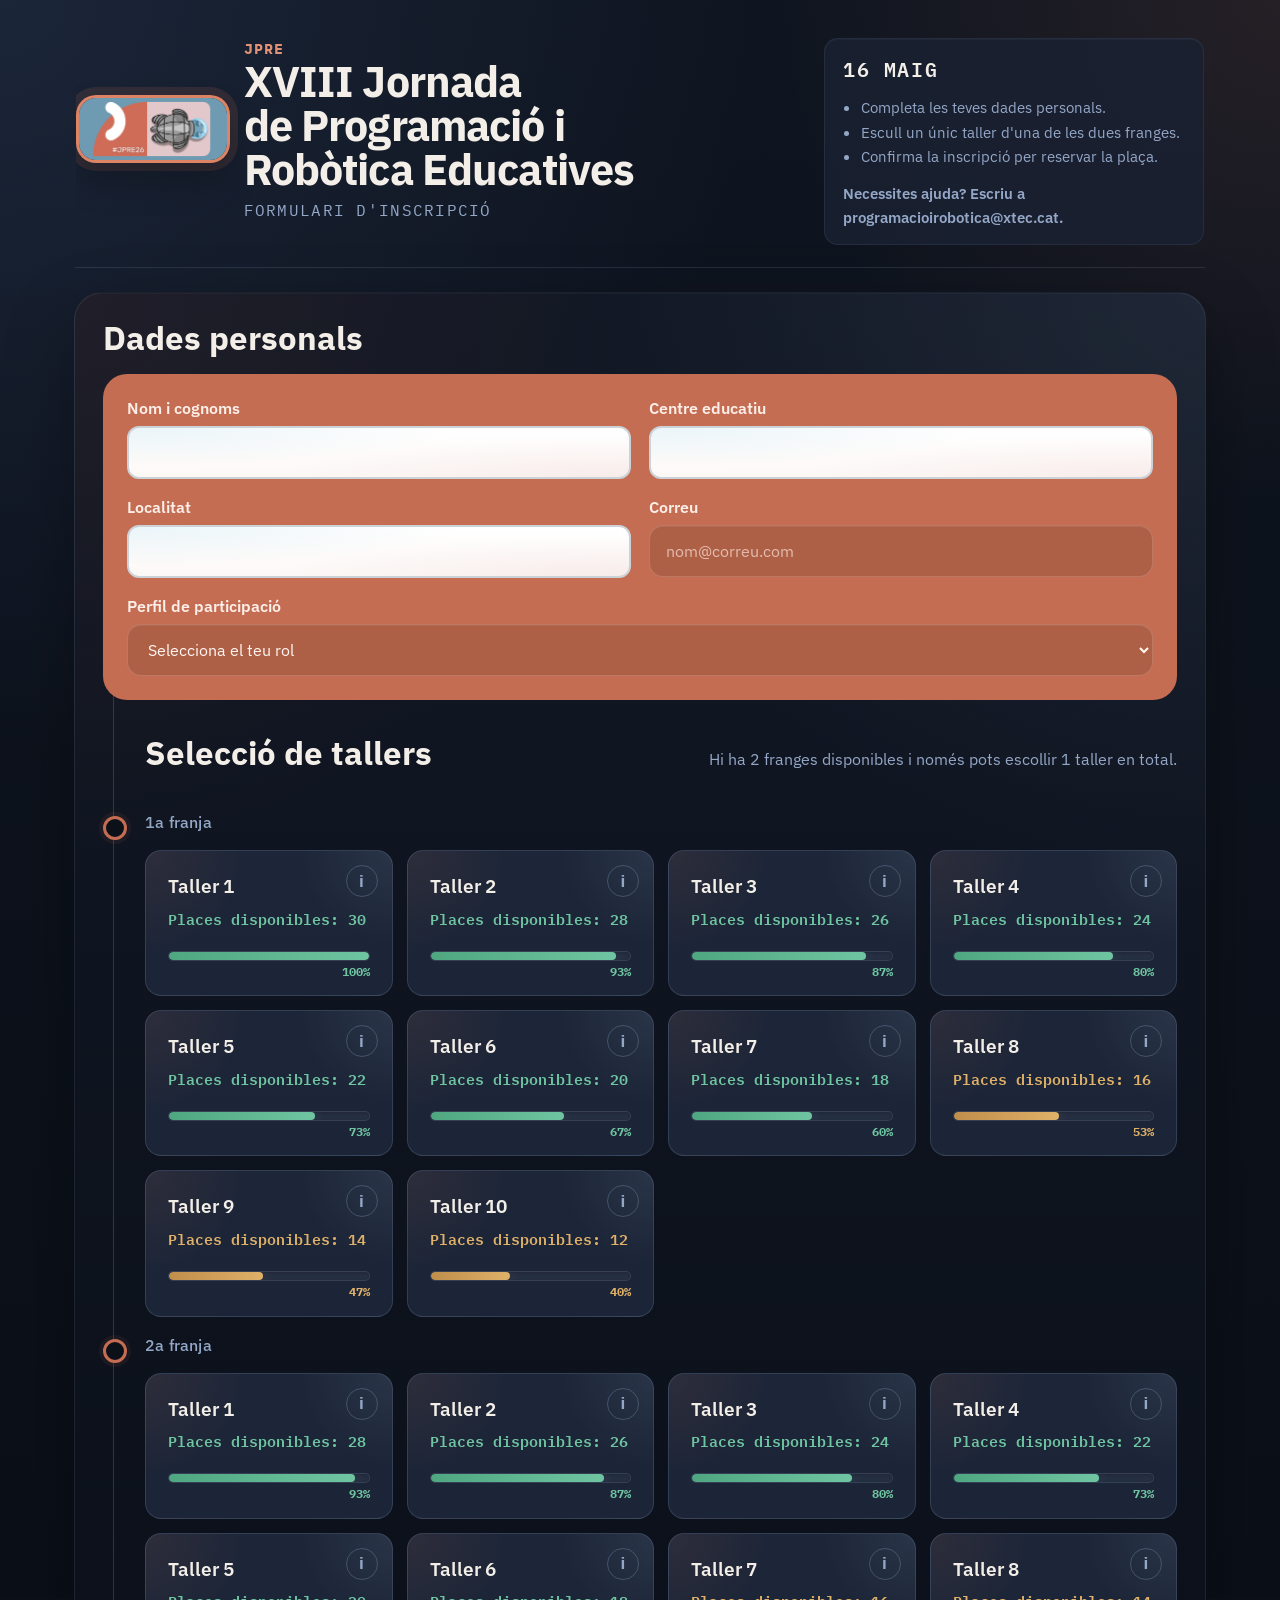
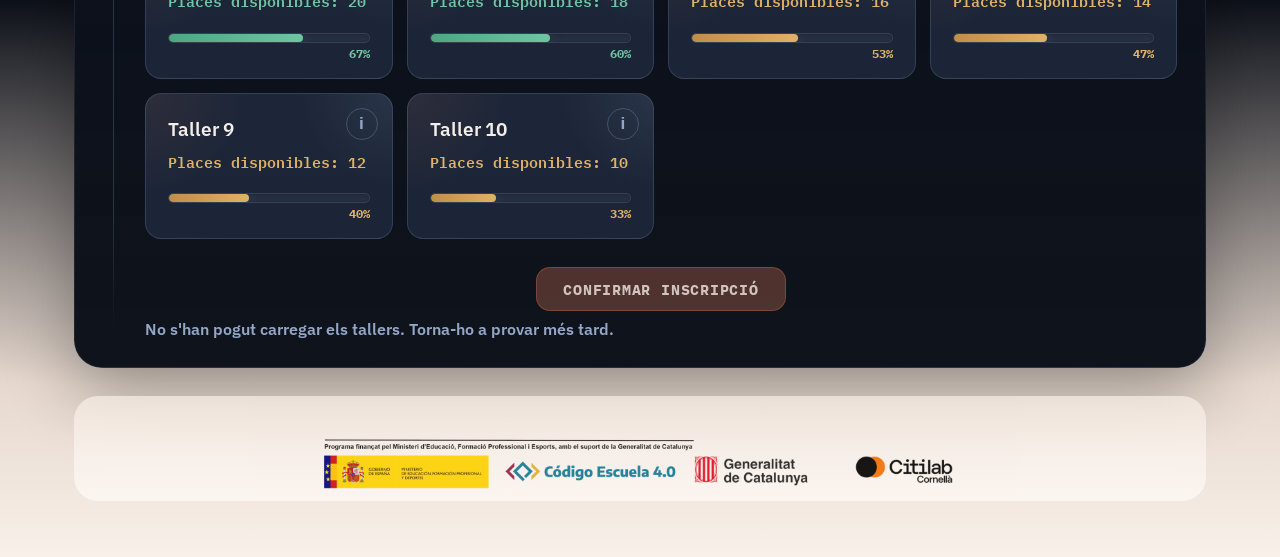
==== commit b0d54ee8: "Update index.html" ====
--- a/index.html
+++ b/index.html
@@ -1,163 +1,138 @@
-<!DOCTYPE html>
+<!doctype html>
 <html lang="ca">
-<head>
-  <meta charset="UTF-8">
-  <meta name="viewport" content="width=device-width, initial-scale=1.0">
-  <title>Looker | Entregues Curs 25-26</title>
-  <link rel="stylesheet" href="styles.css">
-</head>
-<body>
-  <div class="app-shell">
-    <header class="topbar">
-      <div class="title-block">
-        <p class="eyebrow">Quadre interactiu</p>
-        <h1>Entregues Curs 25-26</h1>
-      </div>
-      <div class="brand-strip" aria-label="Logotips">
-        <img src="REA_logo.png" alt="Logotip REA" class="brand-logo">
-      </div>
-    </header>
+  <head>
+    <meta charset="utf-8" />
+    <meta name="viewport" content="width=device-width, initial-scale=1" />
+    <title>XVIII Jornada de Programació i Robòtica Educatives</title>
+    <link rel="stylesheet" href="styles.css?v=12" />
+    <link rel="stylesheet" href="formulario-agenda.css?v=12" />
+  </head>
+  <body>
+    <div class="page">
+      <header class="hero">
+        <div class="hero__brand">
+          <img class="hero__logo" src="logo.png" alt="Logo de la jornada" />
+          <div>
+            <p class="hero__tag">JPRE</p>
+            <h1>XVIII Jornada de Programació i Robòtica Educatives</h1>
+            <p class="hero__subtitle">Formulari d'inscripció</p>
+          </div>
+        </div>
+        <div class="hero__panel">
+          <p class="hero__panel-date">16 MAIG</p>
+          <ul class="hero__rules">
+            <li>Completa les teves dades personals.</li>
+            <li>Escull un únic taller d'una de les dues franges.</li>
+            <li>Confirma la inscripció per reservar la plaça.</li>
+          </ul>
+          <p class="hero__support">
+            Necessites ajuda? Escriu a
+            <a href="mailto:programacioirobotica@xtec.cat">programacioirobotica@xtec.cat</a>.
+          </p>
+        </div>
+      </header>
 
-    <main class="dashboard">
-      <aside class="sidebar card">
-        <div class="sidebar-block">
-          <p class="sidebar-title">Filtres</p>
-          <label class="field">
-            <span>Temporada</span>
-            <select id="seasonFilter"></select>
-          </label>
-          <label class="field">
-            <span>Servei territorial</span>
-            <select id="territoryFilter"></select>
-          </label>
-          <button id="resetFilters" class="ghost-button" type="button">Reinicia els filtres</button>
-        </div>
+      <main class="content">
+        <section class="card">
+          <h2>Dades personals</h2>
+          <form id="registration-form" novalidate>
+            <div class="form-grid">
+              <label>
+                Nom i cognoms
+                <input type="text" name="nom" required />
+              </label>
+              <label>
+                Centre educatiu
+                <input type="text" name="centre" required />
+              </label>
+              <label>
+                Localitat
+                <input type="text" name="localitat" required />
+              </label>
+              <label>
+                Correu
+                <input type="email" name="email" placeholder="nom@correu.com" required />
+              </label>
+              <label>
+                Perfil de participació
+                <select name="rol" required>
+                  <option value="" selected>Selecciona el teu rol</option>
+                  <option value="Assistent">Assistent</option>
+                  <option value="Tallerista">Tallerista</option>
+                  <option value="Presentació d’experiències">Presentació d’experiències</option>
+                  <option value="Organització">Organització</option>
+                </select>
+              </label>
+            </div>
 
-        <div class="metrics-stack">
-          <article class="mini-metric">
-            <span>Centres inscrits</span>
-            <strong id="registeredCenters">0</strong>
-          </article>
-          <article class="mini-metric">
-            <span>Centres participants</span>
-            <strong id="activeCenters">0</strong>
-          </article>
-          <article class="mini-metric">
-            <span>Entregues</span>
-            <strong id="deliveriesTotal">0</strong>
-          </article>
-        </div>
+            <div class="workshops">
+              <div class="workshops__header">
+                <h2>Selecció de tallers</h2>
+                <p>Hi ha 2 franges disponibles i només pots escollir 1 taller en total.</p>
+              </div>
+              <div id="workshop-container" class="workshops__grid"></div>
+            </div>
 
-        <section class="insight-box">
-          <p class="sidebar-title">Lectura r&agrave;pida</p>
-          <ul id="insightsList" class="insights-list"></ul>
+            <div class="actions">
+              <button id="confirm-button" type="submit" disabled>Confirmar inscripció</button>
+              <p id="form-message" class="form-message" role="status"></p>
+            </div>
+          </form>
         </section>
-      </aside>
+      </main>
 
-      <section class="content-grid">
-        <div class="kpi-row">
-          <article class="metric-card card accent">
-            <span class="metric-label">Temporada activa</span>
-            <strong id="activeSeasonLabel">Totes</strong>
-            <small id="activeSeasonDeliveries">0 entregues</small>
-          </article>
-          <article class="metric-card card">
-            <span class="metric-label">Cobertura territorial</span>
-            <strong id="territoryCount">0</strong>
-            <small>serveis territorials</small>
-          </article>
-          <article class="metric-card card">
-            <span class="metric-label">Nivells detectats</span>
-            <strong id="levelCount">0</strong>
-            <small>nivells educatius</small>
-          </article>
-        </div>
+      <footer class="site-footer">
+        <img class="site-footer__logo" src="Logos 40.png" alt="Logos institucionals" />
+      </footer>
+    </div>
 
-        <section class="chart-card card large">
-          <div class="card-head">
-            <div>
-              <p class="card-eyebrow">Distribuci&oacute;</p>
-              <h2>Nivell educatiu d'entregues</h2>
-            </div>
-          </div>
-          <div class="chart-layout">
-            <div id="educationChart" class="chart-surface chart-pie"></div>
-            <div id="educationLegend" class="legend-list"></div>
+    <div id="taller-modal" class="modal" aria-hidden="true">
+      <div class="modal__backdrop" data-close-modal="true"></div>
+      <div class="modal__dialog" role="dialog" aria-modal="true" aria-labelledby="modal-title">
+        <button id="modal-close" class="modal__close" type="button" aria-label="Tancar">×</button>
+        <h2 id="modal-title" class="modal__title"></h2>
+
+        <section class="modal__block">
+          <h3>Imparteix</h3>
+          <p id="modal-imparteix" class="modal__text"></p>
+          <div class="modal__people-photos">
+            <img id="modal-foto-1" class="modal__person-photo" alt="Foto ponent 1" />
+            <img id="modal-foto-2" class="modal__person-photo" alt="Foto ponent 2" />
           </div>
         </section>
 
-        <section class="chart-card card">
-          <div class="card-head">
-            <div>
-              <p class="card-eyebrow">Temporades</p>
-              <h2>Comparativa d'entregues</h2>
-            </div>
+        <section class="modal__block modal__tech-layout">
+          <div>
+            <h3>Dispositiu / tecnologia</h3>
+            <p id="modal-dispositiu" class="modal__text"></p>
           </div>
-          <div class="chart-layout compact">
-            <div id="seasonChart" class="chart-surface chart-donut"></div>
-            <div id="seasonLegend" class="legend-list"></div>
-          </div>
+          <img id="modal-dispositiu-img" class="modal__tech-image" alt="Imatge del dispositiu o tecnologia" />
         </section>
 
-        <section class="chart-card card wide">
-          <div class="card-head">
-            <div>
-              <p class="card-eyebrow">Material</p>
-              <h2 class="materials-title">Robots i plaques utilitzades</h2>
-            </div>
-          </div>
-          <div id="toolsChart" class="chart-surface chart-bars"></div>
+        <section class="modal__block">
+          <h3>Descripció del taller</h3>
+          <p id="modal-descripcio" class="modal__text"></p>
         </section>
 
-        <section class="chart-card card full-span">
-          <div class="card-head">
-            <div>
-              <p class="card-eyebrow">Comparativa anual</p>
-              <h2>Comparativa curs 25-26 vs 24-25</h2>
-            </div>
-            <p id="ytdComparisonRange" class="comparison-range visually-hidden" aria-hidden="true"></p>
-          </div>
-          <div class="comparison-summary">
-            <article class="comparison-metric">
-              <span>Any actual</span>
-              <strong id="ytdCurrentTotal">0</strong>
-            </article>
-            <article class="comparison-metric">
-              <span>Any anterior</span>
-              <strong id="ytdPreviousTotal">0</strong>
-            </article>
-          </div>
-          <div id="ytdGrowth" class="comparison-growth comparison-growth-neutral">
-            <span id="ytdGrowthArrow" class="comparison-growth-arrow" aria-hidden="true">↗</span>
-            <span id="ytdGrowthValue">0,0%</span>
-          </div>
-          <div id="ytdRobotChart" class="chart-surface chart-bars comparison-chart visually-hidden" aria-hidden="true"></div>
+        <section class="modal__block">
+          <h3>Material necessari</h3>
+          <p id="modal-material" class="modal__text"></p>
         </section>
 
-      </section>
-    </main>
+        <section class="modal__block">
+          <h3>Etapa educativa</h3>
+          <p id="modal-etapa" class="modal__text"></p>
+        </section>
 
-    <section class="card details-card details-full">
-      <div class="card-head">
-        <div>
-          <p class="card-eyebrow">Control</p>
-          <h2>Dades detectades</h2>
-        </div>
+        <section class="modal__block">
+          <h3>Aula</h3>
+          <p id="modal-aula" class="modal__text"></p>
+        </section>
       </div>
-      <div class="details-grid">
-        <div>
-          <span class="detail-label">Files carregades</span>
-          <strong id="rowsLoaded">0</strong>
-        </div>
-        <div>
-          <span class="detail-label">&Uacute;ltima c&agrave;rrega</span>
-          <strong id="lastUpdated">-</strong>
-        </div>
-      </div>
-      <p id="schemaHint" class="schema-hint"></p>
-    </section>
-  </div>
+    </div>
 
-  <script src="app.js?v=20260324a"></script>
-</body>
+    <script src="app.js?v=12"></script>
+  </body>
 </html>
+
+
--- a/formulario-agenda.css
+++ b/formulario-agenda.css
@@ -0,0 +1,581 @@
+@import url('https://fonts.googleapis.com/css2?family=IBM+Plex+Sans:wght@400;500;600;700&family=IBM+Plex+Mono:wght@400;500;600&display=swap');
+
+:root {
+  --agenda-bg: #0b1019;
+  --agenda-surface: #111827;
+  --agenda-surface-2: #1d2638;
+  --agenda-surface-3: #263149;
+  --agenda-border: rgba(129, 156, 189, 0.22);
+  --agenda-text: #f3efe8;
+  --agenda-muted: #94a7c7;
+  --agenda-accent: #c46d52;
+  --agenda-accent-soft: #df9275;
+  --agenda-line: rgba(120, 150, 184, 0.28);
+  --agenda-glow: rgba(196, 109, 82, 0.22);
+  --availability-high: #6fc5a1;
+  --availability-high-glow: rgba(111, 197, 161, 0.2);
+  --availability-mid: #e0b168;
+  --availability-mid-glow: rgba(224, 177, 104, 0.18);
+  --availability-low: #d98368;
+  --availability-low-glow: rgba(217, 131, 104, 0.2);
+}
+
+body {
+  font-family: "IBM Plex Sans", "Segoe UI", "Calibri", "Arial", sans-serif;
+  color: var(--agenda-text);
+  background:
+    linear-gradient(180deg, rgba(255, 243, 235, 0) 0%, rgba(255, 243, 235, 0) 74%, rgba(244, 229, 218, 0.94) 92%, rgba(248, 240, 233, 1) 100%),
+    radial-gradient(circle at top left, rgba(42, 58, 87, 0.45), transparent 30%),
+    radial-gradient(circle at top right, rgba(196, 109, 82, 0.12), transparent 20%),
+    linear-gradient(180deg, #0f1520 0%, #090d15 100%);
+}
+
+.page {
+  max-width: 1180px;
+  padding: 28px 24px 56px;
+}
+
+.hero {
+  grid-template-columns: 1fr auto;
+  align-items: start;
+  gap: 20px;
+  padding: 8px 0 22px;
+  border-radius: 0;
+  background: transparent;
+  border-bottom: 1px solid rgba(148, 167, 199, 0.16);
+  box-shadow: none;
+}
+
+.hero::before {
+  display: none;
+}
+
+.hero__brand {
+  gap: 14px;
+  align-items: center;
+}
+
+.hero__logo {
+  width: clamp(118px, 12vw, 164px);
+  border-radius: 20px;
+  border: 3px solid rgba(239, 140, 106, 0.92);
+  background:
+    linear-gradient(180deg, rgba(255, 255, 255, 0.06), rgba(255, 255, 255, 0.01));
+  box-shadow:
+    0 18px 34px rgba(0, 0, 0, 0.24),
+    0 0 0 8px rgba(196, 109, 82, 0.15);
+  flex: 0 0 auto;
+}
+
+.hero__tag {
+  margin-bottom: 2px;
+  color: var(--agenda-accent-soft);
+  font-family: "IBM Plex Mono", monospace;
+  font-size: 0.95rem;
+  letter-spacing: 0.08em;
+}
+
+.hero h1 {
+  max-width: 460px;
+  margin: 0;
+  font-size: clamp(1.8rem, 1.25rem + 1.8vw, 3rem);
+  line-height: 1.02;
+  color: var(--agenda-text);
+  background: none;
+  -webkit-text-fill-color: initial;
+  font-family: "IBM Plex Sans", "Segoe UI", sans-serif;
+  font-weight: 700;
+  letter-spacing: -0.02em;
+  text-wrap: balance;
+}
+
+.hero__subtitle {
+  margin-top: 8px;
+  color: var(--agenda-muted);
+  font-family: "IBM Plex Mono", monospace;
+  letter-spacing: 0.08em;
+  text-transform: uppercase;
+}
+
+.hero__panel {
+  min-width: 240px;
+  padding: 14px 18px;
+  border: 1px solid rgba(118, 137, 173, 0.14);
+  border-radius: 14px;
+  background: rgba(26, 34, 51, 0.82);
+  box-shadow: inset 0 1px 0 rgba(255, 255, 255, 0.03);
+}
+
+.hero__panel-date {
+  margin: 0;
+  color: var(--agenda-text);
+  font-family: "IBM Plex Mono", monospace;
+  font-size: 1.25rem;
+  font-weight: 600;
+  line-height: 1.1;
+  letter-spacing: 0.08em;
+  text-transform: uppercase;
+}
+
+.hero__rules {
+  margin: 10px 0 0;
+  padding-left: 18px;
+  color: var(--agenda-muted);
+  line-height: 1.6;
+}
+
+.hero__support,
+.hero__support a {
+  color: var(--agenda-muted);
+}
+
+.content {
+  margin-top: 24px;
+}
+
+.card {
+  position: relative;
+  padding: 28px;
+  border-radius: 28px;
+  border: 1px solid rgba(148, 167, 199, 0.12);
+  background:
+    radial-gradient(circle at top left, rgba(196, 109, 82, 0.08), transparent 28%),
+    radial-gradient(circle at top right, rgba(129, 156, 189, 0.12), transparent 30%),
+    linear-gradient(180deg, rgba(18, 24, 37, 0.98), rgba(10, 15, 24, 0.98));
+  box-shadow:
+    0 26px 70px rgba(0, 0, 0, 0.32),
+    inset 0 1px 0 rgba(255, 255, 255, 0.03);
+  overflow: hidden;
+}
+
+.card::before {
+  content: "";
+  position: absolute;
+  top: 98px;
+  bottom: 38px;
+  left: 38px;
+  width: 1px;
+  background: linear-gradient(180deg, rgba(126, 153, 186, 0), var(--agenda-line) 8%, var(--agenda-line) 92%, rgba(126, 153, 186, 0));
+  pointer-events: none;
+}
+
+.card > h2,
+.workshops__header h2 {
+  margin-bottom: 18px;
+  color: var(--agenda-text);
+  font-size: clamp(1.6rem, 1.25rem + 1vw, 2.2rem);
+  line-height: 1.06;
+}
+
+.form-grid {
+  position: relative;
+  display: grid;
+  grid-template-columns: repeat(2, minmax(0, 1fr));
+  align-items: start;
+  gap: 18px;
+  margin-bottom: 36px;
+  padding: 24px;
+  border-radius: 24px;
+  background: var(--agenda-accent);
+}
+
+.form-grid label {
+  display: grid;
+  gap: 8px;
+  align-content: start;
+  color: rgba(255, 245, 240, 0.95);
+  font-weight: 600;
+}
+
+.form-grid label:nth-child(5) {
+  grid-column: 1 / -1;
+}
+
+input,
+select {
+  width: 100%;
+  min-height: 52px;
+  padding: 14px 16px;
+  border: 1px solid rgba(255, 234, 224, 0.18);
+  border-radius: 14px;
+  background: rgba(92, 46, 32, 0.2);
+  color: #fff6f1;
+  font-family: "IBM Plex Sans", "Segoe UI", sans-serif;
+  box-shadow: inset 0 1px 0 rgba(255, 255, 255, 0.06);
+}
+
+input::placeholder {
+  color: rgba(255, 236, 227, 0.66);
+}
+
+input:focus,
+select:focus {
+  outline: 2px solid rgba(255, 245, 240, 0.42);
+  border-color: rgba(255, 245, 240, 0.42);
+}
+
+select option {
+  color: #101623;
+}
+
+.workshops {
+  position: relative;
+  margin-top: 8px;
+  padding-left: 42px;
+}
+
+.workshops__header {
+  position: relative;
+  align-items: baseline;
+  gap: 10px 18px;
+  margin-bottom: 24px;
+}
+
+.workshops__header p {
+  margin: 0;
+  color: var(--agenda-muted);
+  font-size: 1rem;
+}
+
+.workshops__grid {
+  gap: 18px;
+}
+
+.franja {
+  padding: 0;
+  border: 0;
+  background: transparent;
+  box-shadow: none;
+  overflow: visible;
+}
+
+.franja::before {
+  display: none;
+}
+
+.franja__title {
+  position: relative;
+  margin: 0 0 18px;
+  padding-left: 0;
+  color: var(--agenda-muted);
+  font-size: 1rem;
+  font-weight: 500;
+}
+
+.franja__title::before {
+  content: "";
+  position: absolute;
+  top: 0.25em;
+  left: -42px;
+  width: 18px;
+  height: 18px;
+  border-radius: 50%;
+  border: 3px solid var(--agenda-accent);
+  background: var(--agenda-bg);
+  box-shadow: 0 0 0 4px rgba(196, 109, 82, 0.08);
+}
+
+.taller-grid {
+  gap: 14px;
+}
+
+.taller-card {
+  padding: 22px 22px 18px;
+  border: 1px solid var(--agenda-border);
+  border-radius: 16px;
+  background:
+    radial-gradient(circle at top left, rgba(196, 109, 82, 0.1), transparent 34%),
+    radial-gradient(circle at top right, rgba(129, 156, 189, 0.12), transparent 32%),
+    linear-gradient(180deg, var(--agenda-surface-2), #1c2537);
+  box-shadow: none;
+  gap: 12px;
+  color: var(--agenda-text);
+  position: relative;
+}
+
+.taller-card::before {
+  display: none;
+}
+
+.taller-card:hover {
+  transform: translateY(-2px);
+  border-color: rgba(129, 156, 189, 0.34);
+  box-shadow: 0 12px 24px rgba(0, 0, 0, 0.18);
+}
+
+.taller-card.selected {
+  border-color: var(--agenda-accent);
+  background: linear-gradient(180deg, #283149, #212a3c);
+  box-shadow: 0 0 0 1px var(--agenda-accent), 0 18px 36px var(--agenda-glow);
+}
+
+.taller-card.disabled {
+  opacity: 0.5;
+}
+
+.taller-card__header {
+  display: grid;
+  gap: 12px;
+  align-items: stretch;
+}
+
+.taller-card__topline,
+.taller-card__titlewrap {
+  display: flex;
+  align-items: center;
+  justify-content: space-between;
+  gap: 14px;
+}
+
+.taller-card__meta {
+  color: #8da7cb;
+  font-family: "IBM Plex Mono", monospace;
+  font-size: 0.92rem;
+  letter-spacing: 0.03em;
+  white-space: nowrap;
+}
+
+.taller-name {
+  color: var(--agenda-text);
+  font-size: 1.2rem;
+  font-weight: 600;
+  line-height: 1.35;
+}
+
+.taller-info-button {
+  border: 1px solid rgba(129, 156, 189, 0.34);
+  background: transparent;
+  color: var(--agenda-muted);
+  position: absolute;
+  top: 14px;
+  right: 14px;
+  transform: none;
+  z-index: 2;
+}
+
+.taller-info-button:hover {
+  background: rgba(129, 156, 189, 0.12);
+  color: var(--agenda-text);
+}
+
+.availability,
+.availability-progress__label {
+  color: var(--agenda-muted);
+  font-family: "IBM Plex Mono", monospace;
+}
+
+.availability {
+  font-size: 0.92rem;
+  font-weight: 600;
+}
+
+.availability-progress__track {
+  height: 10px;
+  border: 1px solid rgba(148, 167, 199, 0.14);
+  background: rgba(148, 167, 199, 0.08);
+  box-shadow: inset 0 1px 3px rgba(0, 0, 0, 0.2);
+}
+
+.availability--high {
+  color: var(--availability-high);
+}
+
+.availability-progress__bar.availability--high {
+  background: linear-gradient(90deg, #4ea781, var(--availability-high));
+  box-shadow: 0 0 14px var(--availability-high-glow);
+}
+
+.availability--mid {
+  color: var(--availability-mid);
+}
+
+.availability-progress__bar.availability--mid {
+  background: linear-gradient(90deg, #bf8e4b, var(--availability-mid));
+  box-shadow: 0 0 14px var(--availability-mid-glow);
+}
+
+.availability--low {
+  color: var(--availability-low);
+}
+
+.availability-progress__bar.availability--low {
+  background: linear-gradient(90deg, #bf694f, var(--availability-low));
+  box-shadow: 0 0 14px var(--availability-low-glow);
+}
+
+.availability-progress__label.availability--high {
+  color: var(--availability-high);
+}
+
+.availability-progress__label.availability--mid {
+  color: var(--availability-mid);
+}
+
+.availability-progress__label.availability--low {
+  color: var(--availability-low);
+}
+
+.actions {
+  margin-top: 28px;
+  justify-items: start;
+  padding-left: 42px;
+}
+
+.actions button {
+  min-width: 250px;
+  border: 1px solid var(--agenda-accent);
+  border-radius: 14px;
+  background: var(--agenda-accent);
+  color: #fff7f3;
+  font-family: "IBM Plex Mono", monospace;
+  font-size: 0.95rem;
+  letter-spacing: 0.05em;
+  text-transform: uppercase;
+  box-shadow: 0 16px 28px rgba(196, 109, 82, 0.18);
+}
+
+.actions button:hover:not(:disabled) {
+  background: #cf7960;
+  border-color: #cf7960;
+  box-shadow: 0 16px 28px rgba(196, 109, 82, 0.24);
+}
+
+.actions button:active:not(:disabled) {
+  background: #bb654b;
+  border-color: #bb654b;
+}
+
+.actions button:disabled {
+  border-color: rgba(196, 109, 82, 0.36);
+  background: rgba(196, 109, 82, 0.36);
+  color: rgba(255, 247, 243, 0.74);
+}
+
+.form-message {
+  color: var(--agenda-muted);
+}
+
+.site-footer {
+  margin-top: 28px;
+  opacity: 0.9;
+  padding: 22px 18px 10px;
+  border-radius: 24px;
+  background: linear-gradient(180deg, rgba(245, 234, 225, 0.88), rgba(252, 247, 243, 0.98));
+}
+
+.site-footer__logo {
+  filter: none;
+}
+
+.modal__dialog {
+  background: linear-gradient(180deg, #1a2233, #111827);
+  color: var(--agenda-text);
+  border: 1px solid var(--agenda-border);
+}
+
+.modal__title {
+  color: var(--agenda-text);
+  background: none;
+  -webkit-text-fill-color: initial;
+  text-shadow: none;
+}
+
+.modal__block {
+  border-top-color: rgba(148, 167, 199, 0.14);
+}
+
+.modal__block h3 {
+  color: var(--agenda-accent-soft);
+}
+
+.modal__people-photos {
+  display: flex;
+  flex-wrap: wrap;
+  align-items: center;
+  gap: 18px;
+}
+
+.modal__person-photo {
+  width: 96px;
+  height: 96px;
+  flex: 0 0 96px;
+  border-radius: 50%;
+  box-shadow:
+    0 10px 22px rgba(47, 85, 98, 0.18),
+    0 0 0 4px rgba(181, 220, 235, 0.16);
+}
+
+.modal__close {
+  background: rgba(148, 167, 199, 0.08);
+  color: var(--agenda-text);
+  border-color: rgba(148, 167, 199, 0.18);
+}
+
+@media (max-width: 860px) {
+  .page {
+    padding: 22px 16px 40px;
+  }
+
+  .hero {
+    grid-template-columns: 1fr;
+  }
+
+  .hero__brand {
+    align-items: flex-start;
+  }
+
+  .hero__panel {
+    min-width: 0;
+    width: 100%;
+  }
+
+  .card {
+    padding: 22px 18px;
+  }
+
+  .card::before {
+    left: 23px;
+    top: 138px;
+  }
+
+  .form-grid,
+  .workshops,
+  .actions {
+    padding-left: 24px;
+  }
+}
+
+@media (max-width: 640px) {
+  .form-grid {
+    grid-template-columns: 1fr;
+    padding: 18px;
+  }
+
+  .form-grid label:nth-child(5) {
+    max-width: none;
+  }
+
+  .card::before {
+    display: none;
+  }
+
+  .workshops,
+  .actions {
+    padding-left: 0;
+  }
+
+  .franja__title::before {
+    display: none;
+  }
+
+  .taller-card__topline,
+  .taller-card__titlewrap {
+    flex-direction: column;
+    align-items: flex-start;
+  }
+
+  .actions button {
+    width: 100%;
+    min-width: 0;
+  }
+}
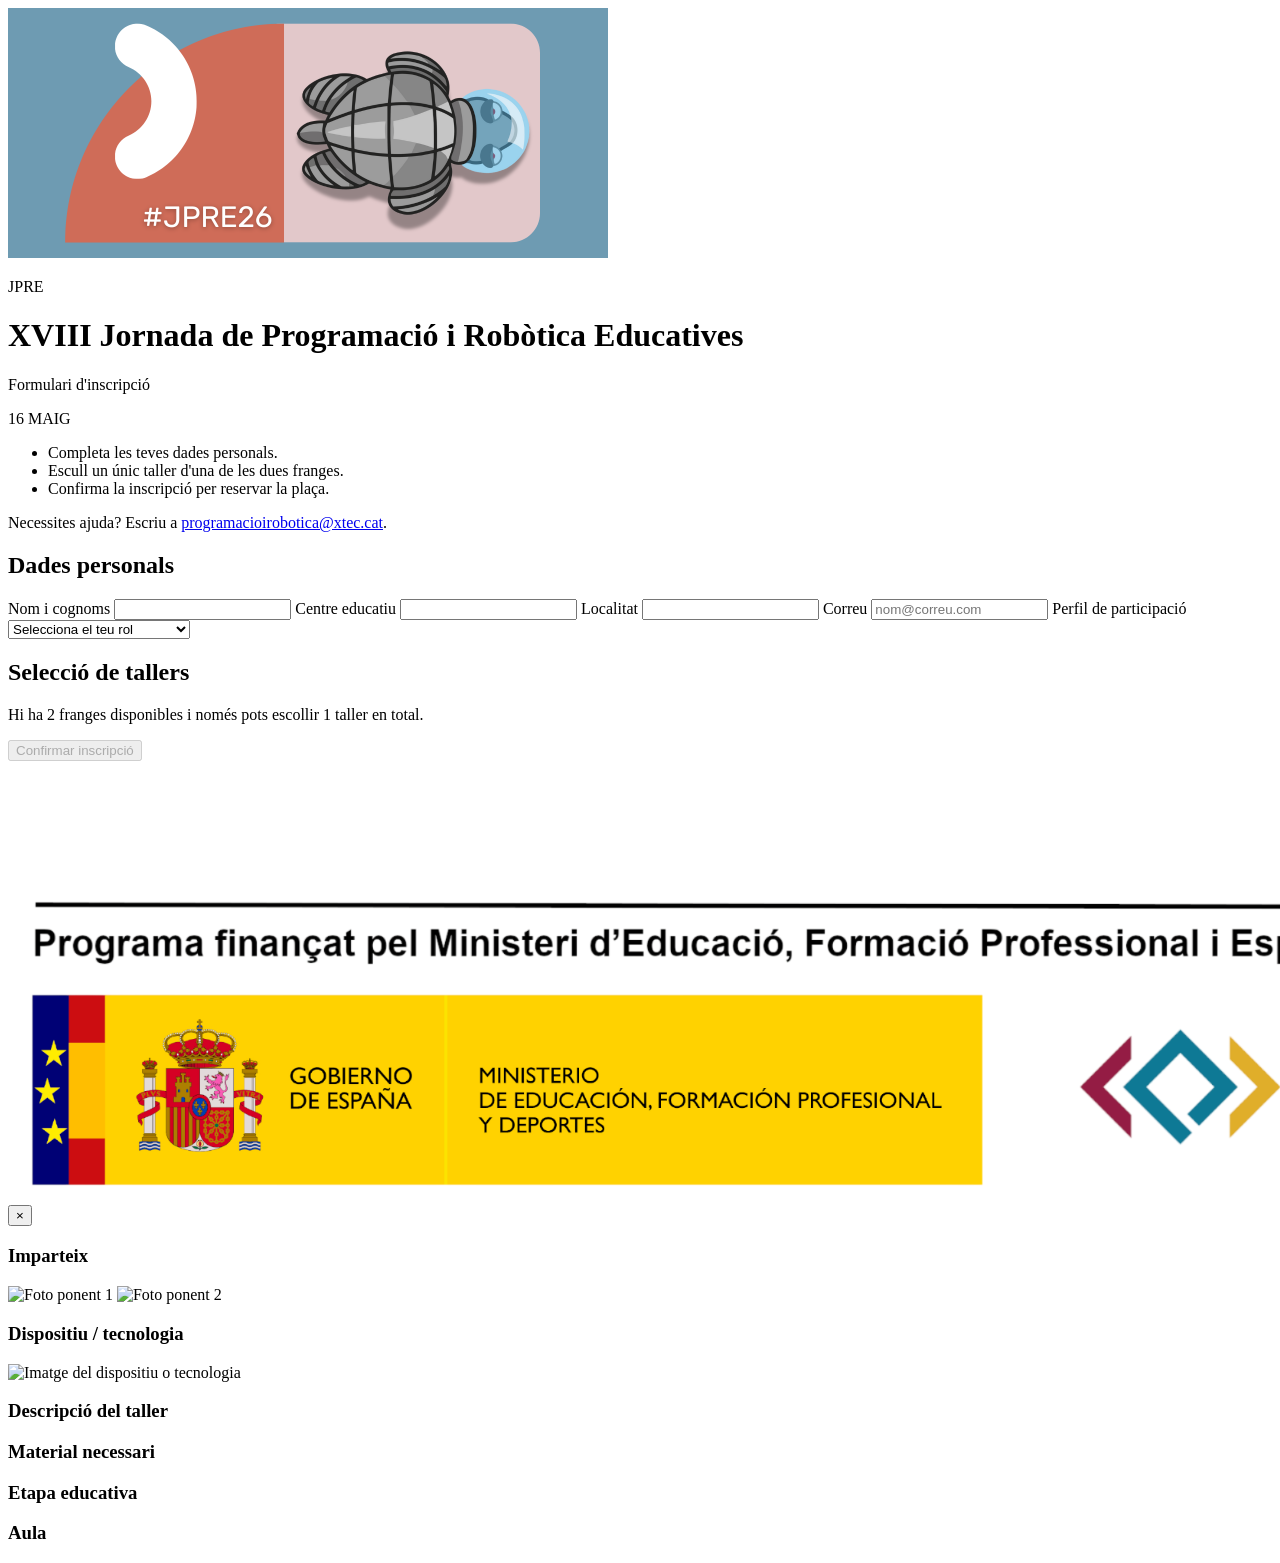
==== commit 1a894b76: "Update index.html" ====
--- a/index.html
+++ b/index.html
@@ -4,8 +4,8 @@
     <meta charset="utf-8" />
     <meta name="viewport" content="width=device-width, initial-scale=1" />
     <title>XVIII Jornada de Programació i Robòtica Educatives</title>
-    <link rel="stylesheet" href="styles.css?v=12" />
-    <link rel="stylesheet" href="formulario-agenda.css?v=12" />
+    <link rel="stylesheet" href="styles-20260326.css" />
+    <link rel="stylesheet" href="formulario-agenda-20260326.css" />
   </head>
   <body>
     <div class="page">
@@ -131,8 +131,7 @@
       </div>
     </div>
 
-    <script src="app.js?v=12"></script>
+    <script src="app-20260326.js"></script>
   </body>
 </html>
 
-
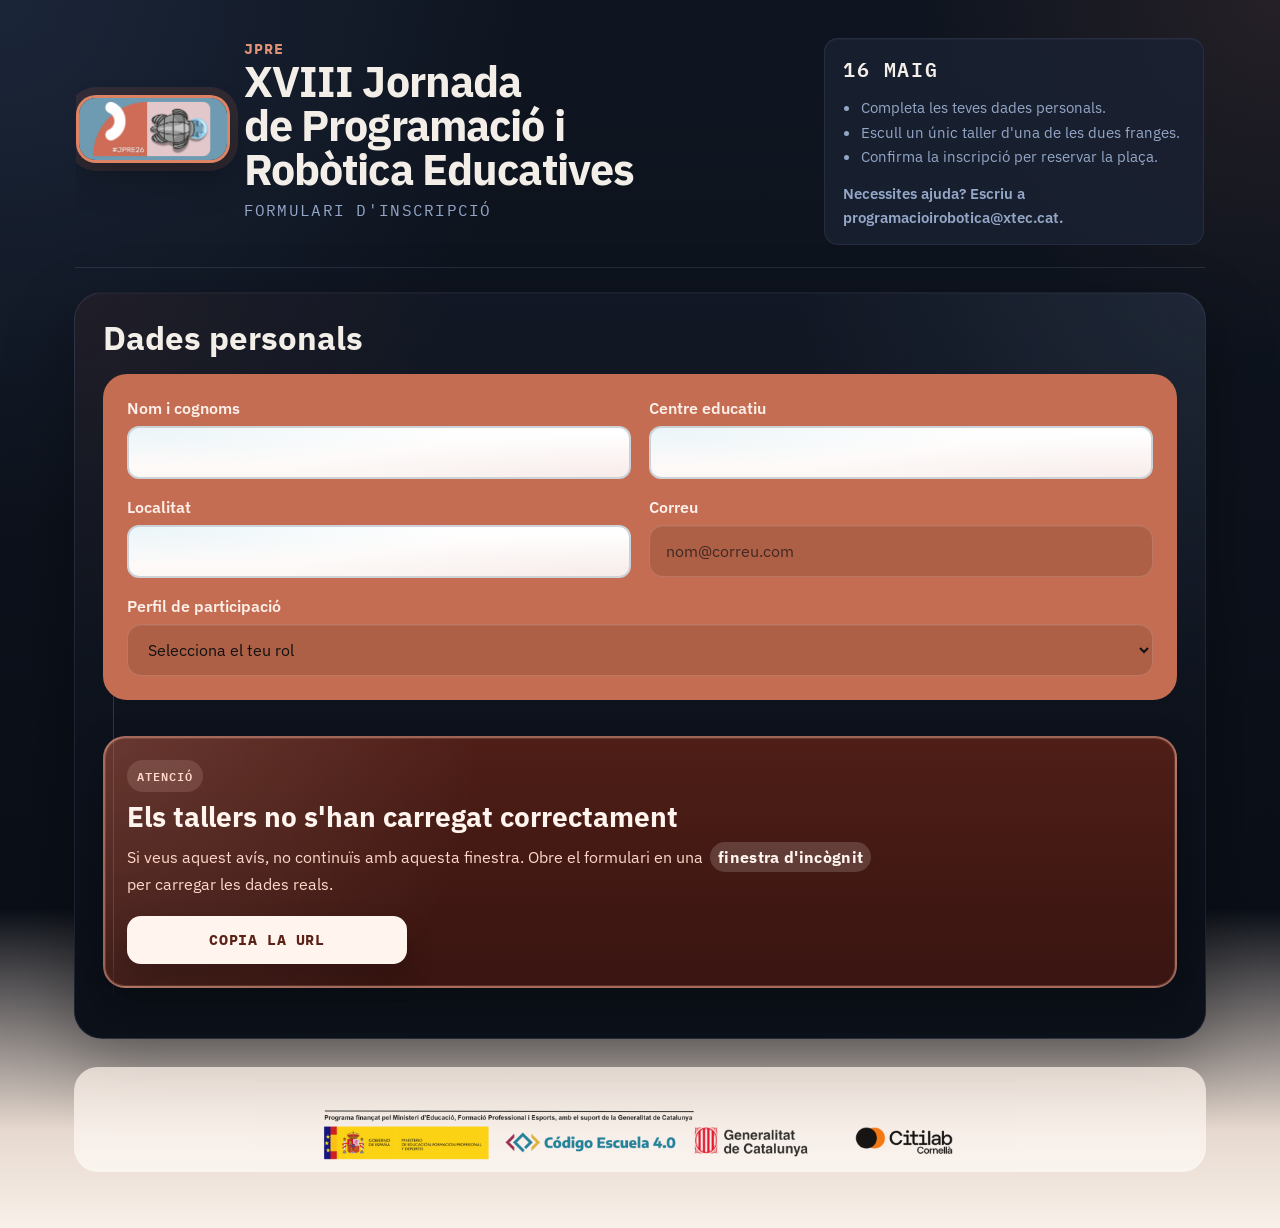
==== commit 985c7c56: "Update index.html" ====
--- a/index.html
+++ b/index.html
@@ -60,7 +60,6 @@
                   <option value="Assistent">Assistent</option>
                   <option value="Tallerista">Tallerista</option>
                   <option value="Presentació d’experiències">Presentació d’experiències</option>
-                  <option value="Organització">Organització</option>
                 </select>
               </label>
             </div>
@@ -68,8 +67,15 @@
             <div class="workshops">
               <div class="workshops__header">
                 <h2>Selecció de tallers</h2>
-                <p>Hi ha 2 franges disponibles i només pots escollir 1 taller en total.</p>
+                <p>
+                  Hi ha 2 franges disponibles i només pots escollir 1 taller en total.
+                  Si ets tallerista o presentes una experiència, també pots indicar que no faràs cap taller.
+                </p>
               </div>
+              <label id="skip-workshop-option" class="skip-workshop is-hidden">
+                <input id="skip-workshop-checkbox" type="checkbox" name="senseTaller" />
+                <span>No faré cap taller</span>
+              </label>
               <div id="workshop-container" class="workshops__grid"></div>
             </div>
 
@@ -134,4 +140,3 @@
     <script src="app-20260326.js"></script>
   </body>
 </html>
-
--- a/styles-20260326.css
+++ b/styles-20260326.css
@@ -0,0 +1,711 @@
+@import url('https://fonts.googleapis.com/css2?family=Sora:wght@300;400;600;700&display=swap');
+
+:root {
+  --teal: #6a9fb3;
+  --teal-dark: #2f5562;
+  --coral: #d56b4c;
+  --rose: #efd6d4;
+  --ink: #1f2b32;
+  --sky: #b5dceb;
+  --cream: #f7f1ef;
+  --card: #ffffff;
+  --success: #2e9b53;
+  --warning: #d0882f;
+  --danger: #c23b2a;
+}
+
+* {
+  box-sizing: border-box;
+}
+
+body {
+  margin: 0;
+  font-family: "Sora", "Segoe UI", "Calibri", "Arial", sans-serif;
+  color: var(--ink);
+  background: linear-gradient(135deg, var(--sky), var(--rose));
+  min-height: 100vh;
+}
+
+.page {
+  max-width: 1100px;
+  margin: 0 auto;
+  padding: 32px 20px 60px;
+}
+
+.hero {
+  position: relative;
+  display: grid;
+  gap: 24px;
+  background:
+    radial-gradient(120% 140% at 0% 0%, rgba(181, 220, 235, 0.45), transparent 55%),
+    radial-gradient(120% 140% at 100% 100%, rgba(239, 214, 212, 0.55), transparent 58%),
+    linear-gradient(135deg, #ffffff, #fcf8f6);
+  border-radius: 24px;
+  padding: 20px 22px;
+  border: 2px solid transparent;
+  background-clip: padding-box;
+  box-shadow:
+    0 22px 50px rgba(31, 43, 50, 0.18),
+    0 2px 0 rgba(255, 255, 255, 0.8) inset;
+  overflow: hidden;
+}
+
+.hero::before {
+  content: "";
+  position: absolute;
+  inset: 0;
+  border-radius: inherit;
+  padding: 2px;
+  background: linear-gradient(120deg, var(--teal), var(--sky), var(--rose), var(--coral));
+  -webkit-mask: linear-gradient(#000 0 0) content-box, linear-gradient(#000 0 0);
+  -webkit-mask-composite: xor;
+  mask-composite: exclude;
+  pointer-events: none;
+}
+
+.hero__brand {
+  display: flex;
+  gap: 24px;
+  align-items: center;
+}
+
+.hero__logo {
+  width: clamp(165px, 18vw, 205px);
+  height: auto;
+  border-radius: 20px;
+  border: 3px solid transparent;
+  background:
+    linear-gradient(var(--card), var(--card)) padding-box,
+    linear-gradient(135deg, var(--teal-dark), var(--teal), var(--sky), var(--coral), var(--rose)) border-box;
+  box-shadow:
+    0 14px 28px rgba(47, 85, 98, 0.24),
+    0 0 0 6px rgba(181, 220, 235, 0.28);
+}
+
+.hero__tag {
+  margin: 0;
+  font-weight: 700;
+  color: var(--coral);
+  letter-spacing: 2px;
+}
+
+.hero h1 {
+  margin: 4px 0 4px;
+  font-size: clamp(1.8rem, 2vw + 1.2rem, 2.6rem);
+  line-height: 1.08;
+  letter-spacing: 0.2px;
+  color: var(--teal-dark);
+  background: linear-gradient(110deg, var(--teal-dark), var(--teal), var(--coral));
+  -webkit-background-clip: text;
+  background-clip: text;
+  -webkit-text-fill-color: transparent;
+  text-wrap: balance;
+}
+
+.hero__subtitle {
+  margin: 0;
+  font-size: 1rem;
+  color: var(--teal-dark);
+}
+
+.hero__panel {
+  background:
+    linear-gradient(150deg, rgba(247, 241, 239, 0.95), rgba(255, 255, 255, 0.95));
+  padding: 8px 14px 12px;
+  border-radius: 18px;
+  border-left: 6px solid var(--coral);
+  box-shadow: 0 10px 26px rgba(47, 85, 98, 0.1);
+  font-size: 0.96rem;
+  max-width: 380px;
+  justify-self: end;
+}
+
+.hero__rules {
+  margin: 12px 0 0;
+  padding-left: 18px;
+  line-height: 1.6;
+}
+
+.hero__panel p {
+  line-height: 1.6;
+}
+
+.content {
+  margin-top: 28px;
+}
+
+.card {
+  background: var(--card);
+  border-radius: 24px;
+  padding: 28px;
+  box-shadow: 0 18px 40px rgba(31, 43, 50, 0.12);
+}
+
+h2 {
+  margin-top: 0;
+}
+
+.form-grid {
+  display: grid;
+  grid-template-columns: repeat(auto-fit, minmax(230px, 1fr));
+  gap: 16px;
+}
+
+label {
+  display: flex;
+  flex-direction: column;
+  gap: 8px;
+  font-weight: 600;
+}
+input,
+select {
+  font-family: "Sora", "Segoe UI", "Calibri", "Arial", sans-serif;
+  padding: 12px 14px;
+  border-radius: 12px;
+  border: 2px solid #ccd3d8;
+  font-size: 1rem;
+  background:
+    radial-gradient(120% 140% at 0% 0%, rgba(181, 220, 235, 0.28), transparent 55%),
+    radial-gradient(120% 140% at 100% 100%, rgba(239, 214, 212, 0.35), transparent 58%),
+    linear-gradient(180deg, #ffffff, #fcf8f6);
+}
+
+select {
+  background:
+    radial-gradient(120% 140% at 0% 0%, rgba(181, 220, 235, 0.28), transparent 55%),
+    radial-gradient(120% 140% at 100% 100%, rgba(239, 214, 212, 0.35), transparent 58%),
+    linear-gradient(180deg, #ffffff, #fcf8f6);
+}
+
+select:hover {
+  background: var(--cream);
+  color: #2f5562;
+}
+
+input[type="text"] {
+  font-family: "Sora", "Segoe UI", "Calibri", "Arial", sans-serif;
+  min-height: 50px;
+  background:
+    radial-gradient(120% 140% at 0% 0%, rgba(181, 220, 235, 0.28), transparent 55%),
+    radial-gradient(120% 140% at 100% 100%, rgba(239, 214, 212, 0.35), transparent 58%),
+    linear-gradient(180deg, #ffffff, #fcf8f6);
+  border-radius: 12px;
+  border: 2px solid #ccd3d8;
+}
+
+input:focus {
+  outline: 2px solid var(--teal);
+  border-color: transparent;
+}
+
+.workshops {
+  margin-top: 28px;
+}
+
+.workshops__header {
+  display: flex;
+  justify-content: space-between;
+  gap: 12px;
+  align-items: center;
+  flex-wrap: wrap;
+}
+
+.workshops__grid {
+  margin-top: 16px;
+  display: grid;
+  gap: 16px;
+}
+
+.franja {
+  position: relative;
+  border-radius: 20px;
+  padding: 18px;
+  background:
+    radial-gradient(130% 150% at 0% 0%, rgba(181, 220, 235, 0.32), transparent 55%),
+    radial-gradient(130% 150% at 100% 100%, rgba(239, 214, 212, 0.36), transparent 60%),
+    linear-gradient(155deg, #fffdfc, #f7f1ef);
+  border: 1px solid rgba(106, 159, 179, 0.22);
+  box-shadow:
+    0 16px 34px rgba(31, 43, 50, 0.1),
+    0 1px 0 rgba(255, 255, 255, 0.9) inset;
+  overflow: hidden;
+}
+
+.franja::before {
+  content: "";
+  position: absolute;
+  inset: 0;
+  border-radius: inherit;
+  padding: 1.5px;
+  background: linear-gradient(
+    120deg,
+    rgba(106, 159, 179, 0.55),
+    rgba(181, 220, 235, 0.5),
+    rgba(213, 107, 76, 0.42)
+  );
+  -webkit-mask: linear-gradient(#000 0 0) content-box, linear-gradient(#000 0 0);
+  -webkit-mask-composite: xor;
+  mask-composite: exclude;
+  pointer-events: none;
+}
+
+.franja__title {
+  margin-top: 0;
+  margin-bottom: 10px;
+  color: var(--teal-dark);
+  letter-spacing: 0.2px;
+  font-size: clamp(1.35rem, 1vw + 1rem, 1.75rem);
+}
+
+.taller-grid {
+  display: grid;
+  grid-template-columns: repeat(auto-fit, minmax(200px, 1fr));
+  gap: 12px;
+}
+
+.taller-card {
+  position: relative;
+  border: 2px solid transparent;
+  border-radius: 18px;
+  padding: 15px;
+  background:
+    radial-gradient(120% 140% at 0% 0%, rgba(181, 220, 235, 0.25), transparent 55%),
+    radial-gradient(120% 140% at 100% 100%, rgba(239, 214, 212, 0.28), transparent 58%),
+    linear-gradient(165deg, #ffffff, #fcf8f6);
+  cursor: pointer;
+  transition: transform 0.22s ease, border-color 0.22s ease, box-shadow 0.22s ease;
+  display: flex;
+  flex-direction: column;
+  justify-content: flex-start;
+  gap: 10px;
+  overflow: hidden;
+  box-shadow:
+    0 8px 18px rgba(31, 43, 50, 0.08),
+    0 1px 0 rgba(255, 255, 255, 0.85) inset;
+}
+
+.taller-card::before {
+  content: "";
+  position: absolute;
+  inset: 0;
+  border-radius: inherit;
+  padding: 1.5px;
+  background: linear-gradient(130deg, rgba(106, 159, 179, 0.75), rgba(181, 220, 235, 0.65), rgba(213, 107, 76, 0.55));
+  -webkit-mask: linear-gradient(#000 0 0) content-box, linear-gradient(#000 0 0);
+  -webkit-mask-composite: xor;
+  mask-composite: exclude;
+  pointer-events: none;
+}
+
+.taller-card__header {
+  display: flex;
+  align-items: flex-start;
+  justify-content: space-between;
+  gap: 10px;
+}
+
+.taller-info-button {
+  width: 32px;
+  height: 32px;
+  border-radius: 50%;
+  border: 2px solid var(--teal);
+  background: white;
+  color: var(--teal-dark);
+  font-size: 1.08rem;
+  font-weight: 800;
+  line-height: 1;
+  padding: 0;
+  display: inline-flex;
+  align-items: center;
+  justify-content: center;
+  flex: 0 0 auto;
+}
+
+.taller-info-button:hover {
+  background: var(--teal);
+  color: white;
+}
+
+.taller-card:hover {
+  transform: translateY(-3px);
+  box-shadow:
+    0 14px 30px rgba(31, 43, 50, 0.14),
+    0 2px 0 rgba(255, 255, 255, 0.9) inset;
+}
+
+.taller-card.selected {
+  border-color: var(--coral);
+  background:
+    radial-gradient(120% 140% at 0% 0%, rgba(181, 220, 235, 0.32), transparent 55%),
+    radial-gradient(120% 140% at 100% 100%, rgba(213, 107, 76, 0.2), transparent 58%),
+    linear-gradient(165deg, #ffffff, #fff5f2);
+  box-shadow:
+    0 16px 34px rgba(213, 107, 76, 0.35),
+    0 0 0 2px rgba(213, 107, 76, 0.22);
+  transform: translateY(-2px);
+}
+
+.taller-card.disabled {
+  opacity: 0.58;
+  cursor: not-allowed;
+}
+
+.taller-card.disabled:hover {
+  transform: none;
+  box-shadow:
+    0 8px 18px rgba(31, 43, 50, 0.08),
+    0 1px 0 rgba(255, 255, 255, 0.85) inset;
+}
+
+.taller-name {
+  font-weight: 700;
+  white-space: pre-line;
+}
+
+.availability {
+  margin: 0;
+  font-weight: 600;
+  font-size: 0.95rem;
+  line-height: 1.2;
+  margin-top: auto;
+}
+
+.availability--high {
+  color: var(--success);
+}
+
+.availability--mid {
+  color: var(--warning);
+}
+
+.availability--low {
+  color: var(--danger);
+}
+
+
+.availability-progress {
+  margin-top: 10px;
+  display: flex;
+  flex-direction: column;
+  gap: 4px;
+}
+
+.availability-progress__track {
+  width: 100%;
+  height: 8px;
+  border-radius: 999px;
+  background: #e5edf1;
+  overflow: hidden;
+}
+
+.availability-progress__bar {
+  height: 100%;
+  border-radius: inherit;
+  transition: width 0.25s ease;
+}
+
+.availability-progress__label {
+  align-self: end;
+  margin: 0;
+  font-size: 0.78rem;
+  font-weight: 700;
+  line-height: 1;
+}
+
+.availability-progress__bar.availability--high {
+  background: var(--success);
+}
+
+.availability-progress__bar.availability--mid {
+  background: var(--warning);
+}
+
+.availability-progress__bar.availability--low {
+  background: var(--danger);
+}
+
+.availability-progress__label.availability--high {
+  color: var(--success);
+}
+
+.availability-progress__label.availability--mid {
+  color: var(--warning);
+}
+
+.availability-progress__label.availability--low {
+  color: var(--danger);
+}
+.actions {
+  margin-top: 18px;
+  display: grid;
+  gap: 8px;
+}
+
+.actions button {
+  display: inline-flex;
+  align-items: center;
+  justify-content: center;
+  align-self: center;
+  justify-self: center;
+  width: fit-content;
+  min-width: 210px;
+  border: 1px solid var(--teal-dark);
+  background: var(--teal-dark);
+  color: var(--cream);
+  padding: 11px 18px;
+  border-radius: 12px;
+  font-size: 0.95rem;
+  font-weight: 700;
+  font-family: "Sora", "Segoe UI", "Calibri", "Arial", sans-serif;
+  letter-spacing: 0.2px;
+  cursor: pointer;
+  box-shadow: 0 8px 18px rgba(31, 43, 50, 0.2);
+  transition: transform 0.16s ease, box-shadow 0.16s ease, background-color 0.16s ease,
+    border-color 0.16s ease;
+}
+
+.actions button:hover:not(:disabled) {
+  transform: translateY(-1px);
+  background: var(--teal-dark);
+  border-color: var(--teal-dark);
+  box-shadow: 0 10px 20px rgba(31, 43, 50, 0.24);
+}
+
+.actions button:active:not(:disabled) {
+  transform: translateY(0);
+  background: var(--teal-dark);
+  border-color: var(--teal-dark);
+  box-shadow: 0 4px 10px rgba(31, 43, 50, 0.18);
+}
+
+.actions button:disabled {
+  cursor: not-allowed;
+  box-shadow: none;
+  color: var(--cream);
+  border-color: var(--teal-dark);
+  background: var(--teal-dark);
+}
+
+.form-message {
+  min-height: 14px;
+  margin: 0;
+  font-weight: 600;
+}
+
+@media (min-width: 860px) {
+  .hero {
+    grid-template-columns: 1.2fr 0.8fr;
+    align-items: center;
+  }
+}
+
+
+
+
+
+
+
+
+.hero__support {
+  margin: 12px 0 0;
+  font-weight: 600;
+}
+
+.hero__support a {
+  color: var(--coral);
+  text-decoration: none;
+}
+
+.hero__support a:hover {
+  text-decoration: underline;
+}
+
+.site-footer {
+  margin-top: 24px;
+  display: flex;
+  justify-content: center;
+  padding: 10px 0 0;
+}
+
+.site-footer__logo {
+  max-width: min(640px, 100%);
+  height: auto;
+  display: block;
+}
+
+.modal {
+  position: fixed;
+  inset: 0;
+  display: none;
+  z-index: 1000;
+}
+
+.modal.is-open {
+  display: block;
+}
+
+.modal__backdrop {
+  position: absolute;
+  inset: 0;
+  background: rgba(23, 36, 42, 0.6);
+}
+
+.modal__dialog {
+  position: relative;
+  max-width: 820px;
+  max-height: min(92vh, 900px);
+  overflow: auto;
+  margin: 4vh auto;
+  background: white;
+  border-radius: 18px;
+  border: 1px solid #dbe4e9;
+  padding: 22px;
+  box-shadow: 0 20px 60px rgba(0, 0, 0, 0.28);
+}
+
+.modal__close {
+  position: absolute;
+  top: 10px;
+  right: 10px;
+  width: 36px;
+  height: 36px;
+  border-radius: 50%;
+  background: var(--cream);
+  color: var(--teal-dark);
+  border: 1px solid #d7dede;
+  font-size: 1.6rem;
+  padding: 0;
+}
+
+.modal__title {
+  margin: 0 42px 12px 0;
+  font-size: clamp(1.55rem, 1.6vw + 1rem, 2.25rem);
+  font-weight: 700;
+  letter-spacing: 0.3px;
+  line-height: 1.15;
+  color: var(--teal-dark);
+  background: linear-gradient(110deg, var(--teal-dark), var(--teal), var(--coral));
+  -webkit-background-clip: text;
+  background-clip: text;
+  -webkit-text-fill-color: transparent;
+  white-space: pre-line;
+  text-wrap: balance;
+  text-shadow: 0 8px 20px rgba(47, 85, 98, 0.18);
+}
+
+.modal__block {
+  border-top: 1px solid #ebeff2;
+  padding-top: 14px;
+  margin-top: 14px;
+}
+
+.modal__block h3 {
+  margin: 0 0 8px;
+  color: var(--coral);
+  font-size: 1.2rem;
+  line-height: 1.3;
+}
+
+.modal__text {
+  margin: 0;
+  white-space: pre-line;
+}
+
+#modal-descripcio {
+  line-height: 1.65;
+}
+
+.modal__people-photos {
+  margin-top: 12px;
+  display: grid;
+  grid-template-columns: repeat(auto-fit, minmax(78px, 96px));
+  gap: 8px;
+}
+
+.modal__people-photos.is-hidden {
+  display: none;
+}
+
+.modal__person-photo {
+  width: 100%;
+  aspect-ratio: 1 / 1;
+  object-fit: cover;
+  border-radius: 50%;
+  border: 3px solid transparent;
+  background:
+    linear-gradient(var(--card), var(--card)) padding-box,
+    conic-gradient(
+      from 120deg,
+      var(--teal),
+      var(--coral),
+      var(--sky),
+      var(--rose),
+      var(--teal-dark),
+      var(--teal)
+    ) border-box;
+  box-shadow:
+    0 10px 24px rgba(47, 85, 98, 0.24),
+    0 0 0 6px rgba(181, 220, 235, 0.28);
+  animation: modal-image-aura 6s linear infinite;
+  transition: transform 0.25s ease, box-shadow 0.25s ease;
+}
+
+.modal__person-photo.is-hidden,
+.modal__tech-image.is-hidden {
+  display: none;
+}
+
+.modal__tech-layout {
+  display: flex;
+  align-items: center;
+  justify-content: flex-start;
+  gap: 12px;
+  flex-wrap: wrap;
+}
+
+.modal__tech-image {
+  width: 56px;
+  height: 56px;
+  object-fit: cover;
+  flex: 0 0 auto;
+  border-radius: 8px;
+  border: 1px solid var(--teal-dark);
+  background: #f2f5f8;
+  box-shadow: 0 4px 10px rgba(47, 85, 98, 0.14);
+  transition: transform 0.2s ease, box-shadow 0.2s ease;
+}
+
+.modal__person-photo:hover {
+  transform: translateY(-2px) scale(1.02);
+  box-shadow:
+    0 14px 30px rgba(47, 85, 98, 0.3),
+    0 0 0 7px rgba(181, 220, 235, 0.35);
+}
+
+@keyframes modal-image-aura {
+  0% {
+    filter: saturate(1);
+  }
+  50% {
+    filter: saturate(1.2);
+  }
+  100% {
+    filter: saturate(1);
+  }
+}
+
+@media (max-width: 760px) {
+  .modal__dialog {
+    margin: 0;
+    min-height: 100vh;
+    border-radius: 0;
+    max-height: 100vh;
+  }
+
+  .modal__tech-layout {
+    grid-template-columns: 1fr;
+  }
+}
+
+
+
--- a/formulario-agenda-20260326.css
+++ b/formulario-agenda-20260326.css
@@ -0,0 +1,724 @@
+@import url('https://fonts.googleapis.com/css2?family=IBM+Plex+Sans:wght@400;500;600;700&family=IBM+Plex+Mono:wght@400;500;600&display=swap');
+
+:root {
+  --agenda-bg: #0b1019;
+  --agenda-surface: #111827;
+  --agenda-surface-2: #1d2638;
+  --agenda-surface-3: #263149;
+  --agenda-border: rgba(129, 156, 189, 0.22);
+  --agenda-text: #f3efe8;
+  --agenda-muted: #94a7c7;
+  --agenda-accent: #c46d52;
+  --agenda-accent-soft: #df9275;
+  --agenda-line: rgba(120, 150, 184, 0.28);
+  --agenda-glow: rgba(196, 109, 82, 0.22);
+  --availability-high: #6fc5a1;
+  --availability-high-glow: rgba(111, 197, 161, 0.2);
+  --availability-mid: #e0b168;
+  --availability-mid-glow: rgba(224, 177, 104, 0.18);
+  --availability-low: #d98368;
+  --availability-low-glow: rgba(217, 131, 104, 0.2);
+}
+
+body {
+  font-family: "IBM Plex Sans", "Segoe UI", "Calibri", "Arial", sans-serif;
+  color: var(--agenda-text);
+  background:
+    linear-gradient(180deg, rgba(255, 243, 235, 0) 0%, rgba(255, 243, 235, 0) 74%, rgba(244, 229, 218, 0.94) 92%, rgba(248, 240, 233, 1) 100%),
+    radial-gradient(circle at top left, rgba(42, 58, 87, 0.45), transparent 30%),
+    radial-gradient(circle at top right, rgba(196, 109, 82, 0.12), transparent 20%),
+    linear-gradient(180deg, #0f1520 0%, #090d15 100%);
+}
+
+.page {
+  max-width: 1180px;
+  padding: 28px 24px 56px;
+}
+
+.hero {
+  grid-template-columns: 1fr auto;
+  align-items: start;
+  gap: 20px;
+  padding: 8px 0 22px;
+  border-radius: 0;
+  background: transparent;
+  border-bottom: 1px solid rgba(148, 167, 199, 0.16);
+  box-shadow: none;
+}
+
+.hero::before {
+  display: none;
+}
+
+.hero__brand {
+  gap: 14px;
+  align-items: center;
+}
+
+.hero__logo {
+  width: clamp(118px, 12vw, 164px);
+  border-radius: 20px;
+  border: 3px solid rgba(239, 140, 106, 0.92);
+  background:
+    linear-gradient(180deg, rgba(255, 255, 255, 0.06), rgba(255, 255, 255, 0.01));
+  box-shadow:
+    0 18px 34px rgba(0, 0, 0, 0.24),
+    0 0 0 8px rgba(196, 109, 82, 0.15);
+  flex: 0 0 auto;
+}
+
+.hero__tag {
+  margin-bottom: 2px;
+  color: var(--agenda-accent-soft);
+  font-family: "IBM Plex Mono", monospace;
+  font-size: 0.95rem;
+  letter-spacing: 0.08em;
+}
+
+.hero h1 {
+  max-width: 460px;
+  margin: 0;
+  font-size: clamp(1.8rem, 1.25rem + 1.8vw, 3rem);
+  line-height: 1.02;
+  color: var(--agenda-text);
+  background: none;
+  -webkit-text-fill-color: initial;
+  font-family: "IBM Plex Sans", "Segoe UI", sans-serif;
+  font-weight: 700;
+  letter-spacing: -0.02em;
+  text-wrap: balance;
+}
+
+.hero__subtitle {
+  margin-top: 8px;
+  color: var(--agenda-muted);
+  font-family: "IBM Plex Mono", monospace;
+  letter-spacing: 0.08em;
+  text-transform: uppercase;
+}
+
+.hero__panel {
+  min-width: 240px;
+  padding: 14px 18px;
+  border: 1px solid rgba(118, 137, 173, 0.14);
+  border-radius: 14px;
+  background: rgba(26, 34, 51, 0.82);
+  box-shadow: inset 0 1px 0 rgba(255, 255, 255, 0.03);
+}
+
+.hero__panel-date {
+  margin: 0;
+  color: var(--agenda-text);
+  font-family: "IBM Plex Mono", monospace;
+  font-size: 1.25rem;
+  font-weight: 600;
+  line-height: 1.1;
+  letter-spacing: 0.08em;
+  text-transform: uppercase;
+}
+
+.hero__rules {
+  margin: 10px 0 0;
+  padding-left: 18px;
+  color: var(--agenda-muted);
+  line-height: 1.6;
+}
+
+.hero__support,
+.hero__support a {
+  color: var(--agenda-muted);
+}
+
+.content {
+  margin-top: 24px;
+}
+
+.card {
+  position: relative;
+  padding: 28px;
+  border-radius: 28px;
+  border: 1px solid rgba(148, 167, 199, 0.12);
+  background:
+    radial-gradient(circle at top left, rgba(196, 109, 82, 0.08), transparent 28%),
+    radial-gradient(circle at top right, rgba(129, 156, 189, 0.12), transparent 30%),
+    linear-gradient(180deg, rgba(18, 24, 37, 0.98), rgba(10, 15, 24, 0.98));
+  box-shadow:
+    0 26px 70px rgba(0, 0, 0, 0.32),
+    inset 0 1px 0 rgba(255, 255, 255, 0.03);
+  overflow: hidden;
+}
+
+.card::before {
+  content: "";
+  position: absolute;
+  top: 98px;
+  bottom: 38px;
+  left: 38px;
+  width: 1px;
+  background: linear-gradient(180deg, rgba(126, 153, 186, 0), var(--agenda-line) 8%, var(--agenda-line) 92%, rgba(126, 153, 186, 0));
+  pointer-events: none;
+}
+
+.card > h2,
+.workshops__header h2 {
+  margin-bottom: 18px;
+  color: var(--agenda-text);
+  font-size: clamp(1.6rem, 1.25rem + 1vw, 2.2rem);
+  line-height: 1.06;
+}
+
+.form-grid {
+  position: relative;
+  display: grid;
+  grid-template-columns: repeat(2, minmax(0, 1fr));
+  align-items: start;
+  gap: 18px;
+  margin-bottom: 36px;
+  padding: 24px;
+  border-radius: 24px;
+  background: var(--agenda-accent);
+}
+
+.form-grid label {
+  display: grid;
+  gap: 8px;
+  align-content: start;
+  color: rgba(255, 245, 240, 0.95);
+  font-weight: 600;
+}
+
+.form-grid label:nth-child(5) {
+  grid-column: 1 / -1;
+}
+
+input,
+select {
+  width: 100%;
+  min-height: 52px;
+  padding: 14px 16px;
+  border: 1px solid rgba(255, 234, 224, 0.18);
+  border-radius: 14px;
+  background: rgba(92, 46, 32, 0.2);
+  color: #111111;
+  font-family: "IBM Plex Sans", "Segoe UI", sans-serif;
+  box-shadow: inset 0 1px 0 rgba(255, 255, 255, 0.06);
+  caret-color: #111111;
+}
+
+input::placeholder {
+  color: rgba(17, 17, 17, 0.7);
+}
+
+input:focus,
+select:focus {
+  outline: 2px solid rgba(255, 245, 240, 0.42);
+  border-color: rgba(255, 245, 240, 0.42);
+}
+
+select option {
+  color: #101623;
+}
+
+.is-hidden {
+  display: none !important;
+}
+
+.load-error-panel {
+  margin-top: 12px;
+  margin-bottom: 22px;
+  padding: 22px;
+  border-radius: 22px;
+  border: 2px solid rgba(255, 182, 160, 0.5);
+  background:
+    radial-gradient(circle at top left, rgba(255, 214, 204, 0.14), transparent 34%),
+    linear-gradient(180deg, rgba(82, 31, 23, 0.96), rgba(58, 21, 17, 0.98));
+  box-shadow:
+    0 20px 42px rgba(0, 0, 0, 0.28),
+    0 0 0 1px rgba(255, 180, 154, 0.16) inset;
+}
+
+.load-error-panel__badge {
+  display: inline-flex;
+  align-items: center;
+  margin-bottom: 10px;
+  padding: 6px 10px;
+  border-radius: 999px;
+  background: rgba(255, 214, 204, 0.14);
+  color: #ffd8c9;
+  font-family: "IBM Plex Mono", monospace;
+  font-size: 0.78rem;
+  font-weight: 600;
+  letter-spacing: 0.08em;
+  text-transform: uppercase;
+}
+
+.load-error-panel__title {
+  margin: 0 0 10px;
+  color: #fff4ee;
+  font-size: clamp(1.3rem, 1rem + 0.9vw, 1.8rem);
+  line-height: 1.1;
+}
+
+.load-error-panel__text {
+  margin: 0;
+  max-width: 760px;
+  color: #ffd8c9;
+  font-size: 1rem;
+  line-height: 1.6;
+}
+
+.load-error-panel__highlight {
+  display: inline-block;
+  margin: 0 3px;
+  padding: 2px 8px;
+  border-radius: 999px;
+  background: rgba(255, 244, 238, 0.16);
+  color: #fff4ee;
+  font-size: 1.02em;
+  font-weight: 700;
+  letter-spacing: 0.02em;
+}
+
+.load-error-panel__actions {
+  margin-top: 18px;
+}
+
+.load-error-panel__button {
+  min-width: 280px;
+  min-height: 48px;
+  padding: 12px 18px;
+  border: 0;
+  border-radius: 14px;
+  background: #fff4ee;
+  color: #5b2218;
+  font-family: "IBM Plex Mono", monospace;
+  font-size: 0.92rem;
+  font-weight: 700;
+  letter-spacing: 0.04em;
+  text-transform: uppercase;
+  cursor: pointer;
+  box-shadow: 0 14px 28px rgba(0, 0, 0, 0.18);
+}
+
+.load-error-panel__button:hover {
+  background: #ffe7dc;
+}
+
+.workshops {
+  position: relative;
+  margin-top: 8px;
+  padding-left: 42px;
+}
+
+.workshops__header {
+  position: relative;
+  align-items: baseline;
+  gap: 10px 18px;
+  margin-bottom: 24px;
+}
+
+.workshops__header p {
+  margin: 0;
+  color: var(--agenda-muted);
+  font-size: 1rem;
+}
+
+.skip-workshop {
+  display: inline-flex;
+  align-items: center;
+  gap: 12px;
+  margin: 0 0 24px;
+  padding: 14px 16px;
+  border: 1px solid var(--agenda-border);
+  border-radius: 16px;
+  background:
+    radial-gradient(circle at top left, rgba(196, 109, 82, 0.08), transparent 42%),
+    linear-gradient(180deg, rgba(22, 30, 45, 0.96), rgba(16, 22, 34, 0.98));
+  color: var(--agenda-text);
+  font-weight: 600;
+}
+
+.skip-workshop input {
+  width: 20px;
+  min-width: 20px;
+  height: 20px;
+  min-height: 20px;
+  margin: 0;
+  padding: 0;
+  accent-color: var(--agenda-accent);
+  box-shadow: none;
+}
+
+.workshops__grid {
+  gap: 18px;
+}
+
+.franja {
+  padding: 0;
+  border: 0;
+  background: transparent;
+  box-shadow: none;
+  overflow: visible;
+}
+
+.franja::before {
+  display: none;
+}
+
+.franja__title {
+  position: relative;
+  margin: 0 0 18px;
+  padding-left: 0;
+  color: var(--agenda-muted);
+  font-size: 1rem;
+  font-weight: 500;
+}
+
+.franja__title::before {
+  content: "";
+  position: absolute;
+  top: 0.25em;
+  left: -42px;
+  width: 18px;
+  height: 18px;
+  border-radius: 50%;
+  border: 3px solid var(--agenda-accent);
+  background: var(--agenda-bg);
+  box-shadow: 0 0 0 4px rgba(196, 109, 82, 0.08);
+}
+
+.taller-grid {
+  gap: 14px;
+}
+
+.taller-card {
+  padding: 22px 22px 18px;
+  border: 1px solid var(--agenda-border);
+  border-radius: 16px;
+  background:
+    radial-gradient(circle at top left, rgba(196, 109, 82, 0.1), transparent 34%),
+    radial-gradient(circle at top right, rgba(129, 156, 189, 0.12), transparent 32%),
+    linear-gradient(180deg, var(--agenda-surface-2), #1c2537);
+  box-shadow: none;
+  gap: 12px;
+  color: var(--agenda-text);
+  position: relative;
+}
+
+.taller-card::before {
+  display: none;
+}
+
+.taller-card:hover {
+  transform: translateY(-2px);
+  border-color: rgba(129, 156, 189, 0.34);
+  box-shadow: 0 12px 24px rgba(0, 0, 0, 0.18);
+}
+
+.taller-card.selected {
+  border-color: var(--agenda-accent);
+  background: linear-gradient(180deg, #283149, #212a3c);
+  box-shadow: 0 0 0 1px var(--agenda-accent), 0 18px 36px var(--agenda-glow);
+}
+
+.taller-card.disabled {
+  opacity: 0.5;
+}
+
+.taller-card__header {
+  display: grid;
+  gap: 12px;
+  align-items: stretch;
+}
+
+.taller-card__topline,
+.taller-card__titlewrap {
+  display: flex;
+  align-items: center;
+  justify-content: space-between;
+  gap: 14px;
+}
+
+.taller-card__meta {
+  color: #8da7cb;
+  font-family: "IBM Plex Mono", monospace;
+  font-size: 0.92rem;
+  letter-spacing: 0.03em;
+  white-space: nowrap;
+}
+
+.taller-name {
+  color: var(--agenda-text);
+  font-size: 1.2rem;
+  font-weight: 600;
+  line-height: 1.35;
+}
+
+.taller-info-button {
+  border: 1px solid rgba(129, 156, 189, 0.34);
+  background: transparent;
+  color: var(--agenda-muted);
+  position: absolute;
+  top: 14px;
+  right: 14px;
+  transform: none;
+  z-index: 2;
+}
+
+.taller-info-button:hover {
+  background: rgba(129, 156, 189, 0.12);
+  color: var(--agenda-text);
+}
+
+.availability,
+.availability-progress__label {
+  color: var(--agenda-muted);
+  font-family: "IBM Plex Mono", monospace;
+}
+
+.availability {
+  font-size: 0.92rem;
+  font-weight: 600;
+}
+
+.availability-progress__track {
+  height: 10px;
+  border: 1px solid rgba(148, 167, 199, 0.14);
+  background: rgba(148, 167, 199, 0.08);
+  box-shadow: inset 0 1px 3px rgba(0, 0, 0, 0.2);
+}
+
+.availability--high {
+  color: var(--availability-high);
+}
+
+.availability-progress__bar.availability--high {
+  background: linear-gradient(90deg, #4ea781, var(--availability-high));
+  box-shadow: 0 0 14px var(--availability-high-glow);
+}
+
+.availability--mid {
+  color: var(--availability-mid);
+}
+
+.availability-progress__bar.availability--mid {
+  background: linear-gradient(90deg, #bf8e4b, var(--availability-mid));
+  box-shadow: 0 0 14px var(--availability-mid-glow);
+}
+
+.availability--low {
+  color: var(--availability-low);
+}
+
+.availability-progress__bar.availability--low {
+  background: linear-gradient(90deg, #bf694f, var(--availability-low));
+  box-shadow: 0 0 14px var(--availability-low-glow);
+}
+
+.availability-progress__label.availability--high {
+  color: var(--availability-high);
+}
+
+.availability-progress__label.availability--mid {
+  color: var(--availability-mid);
+}
+
+.availability-progress__label.availability--low {
+  color: var(--availability-low);
+}
+
+.actions {
+  margin-top: 28px;
+  justify-items: start;
+  padding-left: 42px;
+}
+
+.actions button {
+  min-width: 250px;
+  border: 1px solid var(--agenda-accent);
+  border-radius: 14px;
+  background: var(--agenda-accent);
+  color: #fff7f3;
+  font-family: "IBM Plex Mono", monospace;
+  font-size: 0.95rem;
+  letter-spacing: 0.05em;
+  text-transform: uppercase;
+  box-shadow: 0 16px 28px rgba(196, 109, 82, 0.18);
+}
+
+.actions button:hover:not(:disabled) {
+  background: #cf7960;
+  border-color: #cf7960;
+  box-shadow: 0 16px 28px rgba(196, 109, 82, 0.24);
+}
+
+.actions button:active:not(:disabled) {
+  background: #bb654b;
+  border-color: #bb654b;
+}
+
+.actions button:disabled {
+  border-color: rgba(196, 109, 82, 0.36);
+  background: rgba(196, 109, 82, 0.36);
+  color: rgba(255, 247, 243, 0.74);
+}
+
+.form-message {
+  margin-top: 10px;
+  padding: 12px 14px;
+  border-radius: 14px;
+  color: var(--agenda-muted);
+  font-weight: 600;
+  line-height: 1.5;
+}
+
+.form-message:empty {
+  display: none;
+}
+
+.form-message--error {
+  background: rgba(125, 32, 24, 0.36);
+  border: 1px solid rgba(255, 167, 148, 0.34);
+  color: #ffe0d6;
+}
+
+.form-message--warning {
+  background: rgba(117, 86, 28, 0.3);
+  border: 1px solid rgba(245, 202, 120, 0.28);
+  color: #ffe7ab;
+}
+
+.form-message--success {
+  background: rgba(29, 96, 63, 0.32);
+  border: 1px solid rgba(128, 216, 174, 0.28);
+  color: #dbffe9;
+}
+
+.site-footer {
+  margin-top: 28px;
+  opacity: 0.9;
+  padding: 22px 18px 10px;
+  border-radius: 24px;
+  background: linear-gradient(180deg, rgba(245, 234, 225, 0.88), rgba(252, 247, 243, 0.98));
+}
+
+.site-footer__logo {
+  filter: none;
+}
+
+.modal__dialog {
+  background: linear-gradient(180deg, #1a2233, #111827);
+  color: var(--agenda-text);
+  border: 1px solid var(--agenda-border);
+}
+
+.modal__title {
+  color: var(--agenda-text);
+  background: none;
+  -webkit-text-fill-color: initial;
+  text-shadow: none;
+}
+
+.modal__block {
+  border-top-color: rgba(148, 167, 199, 0.14);
+}
+
+.modal__block h3 {
+  color: var(--agenda-accent-soft);
+}
+
+.modal__people-photos {
+  display: flex;
+  flex-wrap: wrap;
+  align-items: center;
+  gap: 18px;
+}
+
+.modal__person-photo {
+  width: 96px;
+  height: 96px;
+  flex: 0 0 96px;
+  border-radius: 50%;
+  box-shadow:
+    0 10px 22px rgba(47, 85, 98, 0.18),
+    0 0 0 4px rgba(181, 220, 235, 0.16);
+}
+
+.modal__close {
+  background: rgba(148, 167, 199, 0.08);
+  color: var(--agenda-text);
+  border-color: rgba(148, 167, 199, 0.18);
+}
+
+@media (max-width: 860px) {
+  .page {
+    padding: 22px 16px 40px;
+  }
+
+  .hero {
+    grid-template-columns: 1fr;
+  }
+
+  .hero__brand {
+    align-items: flex-start;
+  }
+
+  .hero__panel {
+    min-width: 0;
+    width: 100%;
+  }
+
+  .card {
+    padding: 22px 18px;
+  }
+
+  .card::before {
+    left: 23px;
+    top: 138px;
+  }
+
+  .form-grid,
+  .workshops,
+  .actions {
+    padding-left: 24px;
+  }
+}
+
+@media (max-width: 640px) {
+  .form-grid {
+    grid-template-columns: 1fr;
+    padding: 18px;
+  }
+
+  .form-grid label:nth-child(5) {
+    max-width: none;
+  }
+
+  .card::before {
+    display: none;
+  }
+
+  .workshops,
+  .actions {
+    padding-left: 0;
+  }
+
+  .skip-workshop {
+    width: 100%;
+  }
+
+  .franja__title::before {
+    display: none;
+  }
+
+  .taller-card__topline,
+  .taller-card__titlewrap {
+    flex-direction: column;
+    align-items: flex-start;
+  }
+
+  .actions button {
+    width: 100%;
+    min-width: 0;
+  }
+}
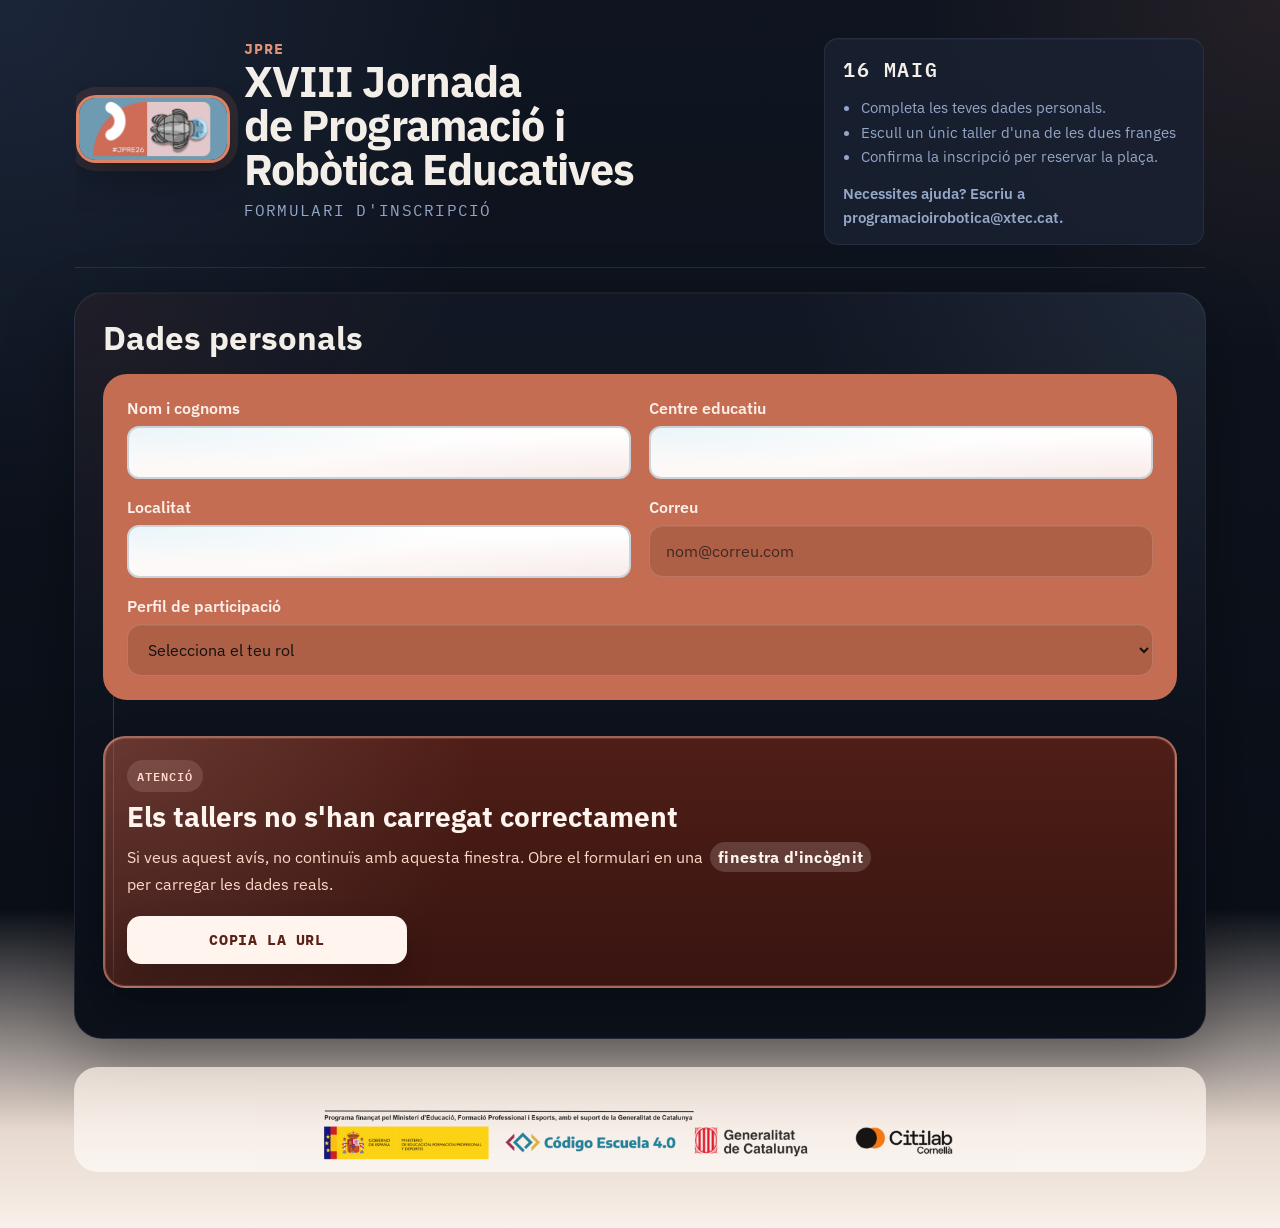
==== commit fadfa735: "Update index.html" ====
--- a/index.html
+++ b/index.html
@@ -4,8 +4,8 @@
     <meta charset="utf-8" />
     <meta name="viewport" content="width=device-width, initial-scale=1" />
     <title>XVIII Jornada de Programació i Robòtica Educatives</title>
-    <link rel="stylesheet" href="styles-20260326.css" />
-    <link rel="stylesheet" href="formulario-agenda-20260326.css" />
+    <link rel="stylesheet" href="styles-20260326.css?v=20260407-1" />
+    <link rel="stylesheet" href="formulario-agenda-20260326.css?v=20260407-1" />
   </head>
   <body>
     <div class="page">
@@ -22,7 +22,7 @@
           <p class="hero__panel-date">16 MAIG</p>
           <ul class="hero__rules">
             <li>Completa les teves dades personals.</li>
-            <li>Escull un únic taller d'una de les dues franges.</li>
+            <li><span class="hero__rule-highlight">Escull un únic taller d'una de les dues franges</span></li>
             <li>Confirma la inscripció per reservar la plaça.</li>
           </ul>
           <p class="hero__support">
@@ -137,6 +137,6 @@
       </div>
     </div>
 
-    <script src="app-20260326.js"></script>
+    <script src="app-20260326.js?v=20260407-1"></script>
   </body>
 </html>
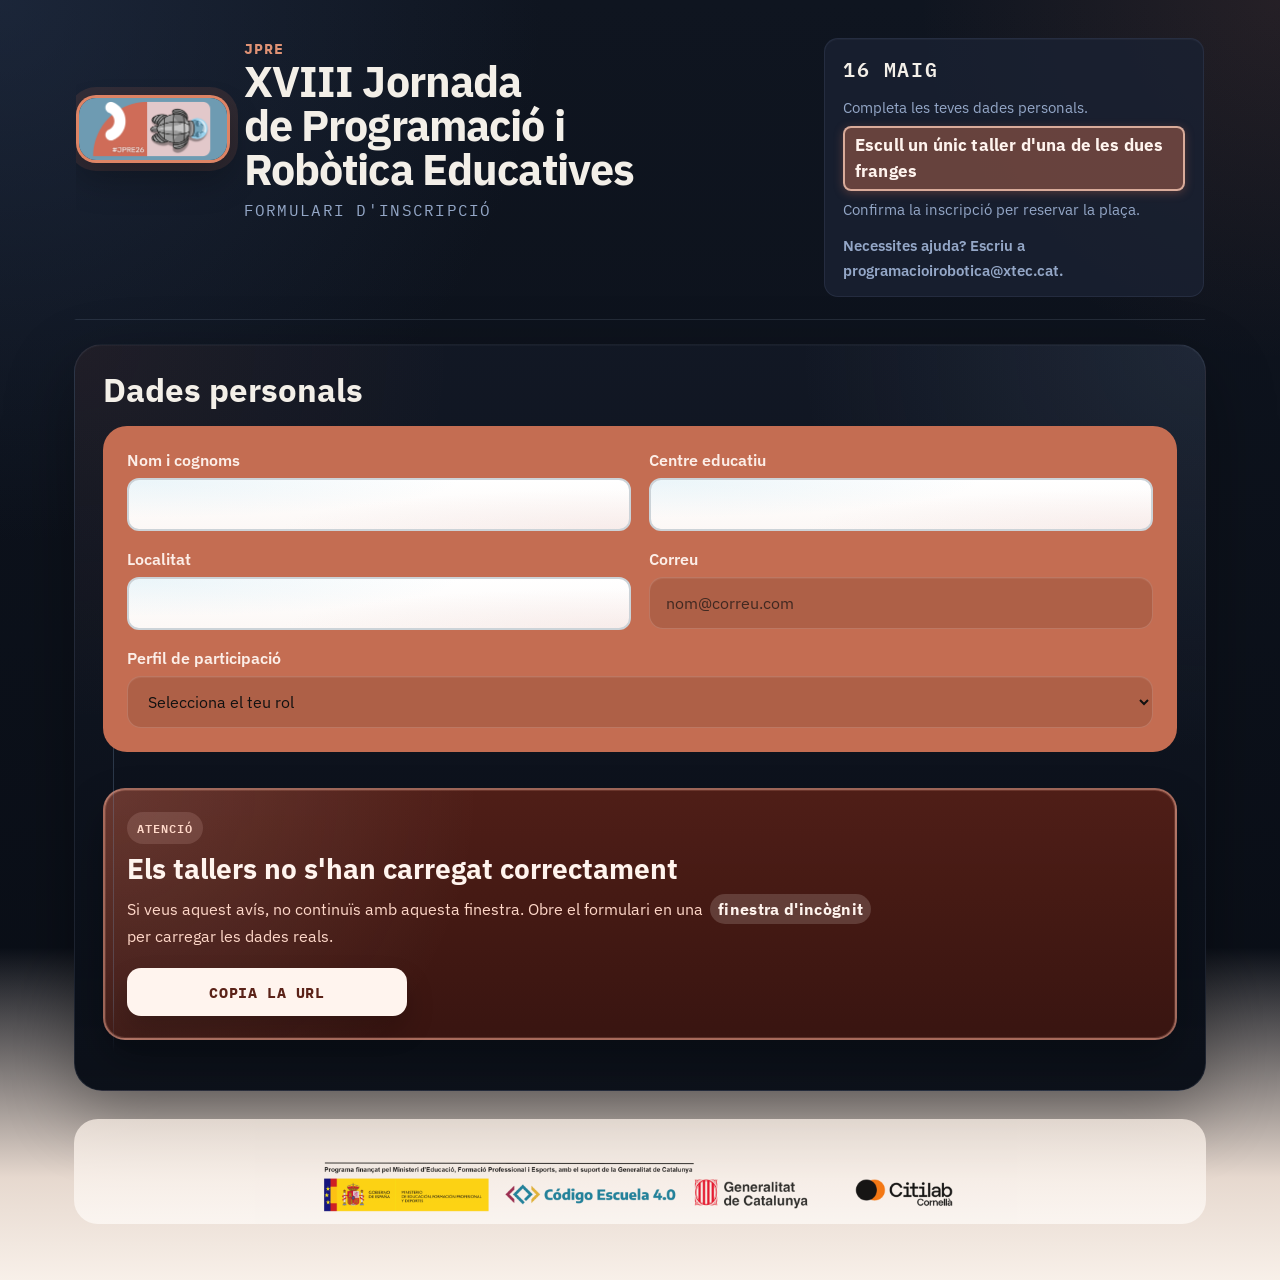
==== commit 5a8512a4: "Afegeix suport de vídeo al Taller 18 - apps-script.gs: llegeix camp VideoUrl de Google Sheets - inde" ====
--- a/index.html
+++ b/index.html
@@ -1,142 +1,151 @@
-<!doctype html>
-<html lang="ca">
-  <head>
-    <meta charset="utf-8" />
-    <meta name="viewport" content="width=device-width, initial-scale=1" />
-    <title>XVIII Jornada de Programació i Robòtica Educatives</title>
-    <link rel="stylesheet" href="styles-20260326.css?v=20260407-1" />
-    <link rel="stylesheet" href="formulario-agenda-20260326.css?v=20260407-1" />
-  </head>
-  <body>
-    <div class="page">
-      <header class="hero">
-        <div class="hero__brand">
-          <img class="hero__logo" src="logo.png" alt="Logo de la jornada" />
-          <div>
-            <p class="hero__tag">JPRE</p>
-            <h1>XVIII Jornada de Programació i Robòtica Educatives</h1>
-            <p class="hero__subtitle">Formulari d'inscripció</p>
-          </div>
-        </div>
-        <div class="hero__panel">
-          <p class="hero__panel-date">16 MAIG</p>
-          <ul class="hero__rules">
-            <li>Completa les teves dades personals.</li>
-            <li><span class="hero__rule-highlight">Escull un únic taller d'una de les dues franges</span></li>
-            <li>Confirma la inscripció per reservar la plaça.</li>
-          </ul>
-          <p class="hero__support">
-            Necessites ajuda? Escriu a
-            <a href="mailto:programacioirobotica@xtec.cat">programacioirobotica@xtec.cat</a>.
-          </p>
-        </div>
-      </header>
-
-      <main class="content">
-        <section class="card">
-          <h2>Dades personals</h2>
-          <form id="registration-form" novalidate>
-            <div class="form-grid">
-              <label>
-                Nom i cognoms
-                <input type="text" name="nom" required />
-              </label>
-              <label>
-                Centre educatiu
-                <input type="text" name="centre" required />
-              </label>
-              <label>
-                Localitat
-                <input type="text" name="localitat" required />
-              </label>
-              <label>
-                Correu
-                <input type="email" name="email" placeholder="nom@correu.com" required />
-              </label>
-              <label>
-                Perfil de participació
-                <select name="rol" required>
-                  <option value="" selected>Selecciona el teu rol</option>
-                  <option value="Assistent">Assistent</option>
-                  <option value="Tallerista">Tallerista</option>
-                  <option value="Presentació d’experiències">Presentació d’experiències</option>
-                </select>
-              </label>
-            </div>
-
-            <div class="workshops">
-              <div class="workshops__header">
-                <h2>Selecció de tallers</h2>
-                <p>
-                  Hi ha 2 franges disponibles i només pots escollir 1 taller en total.
-                  Si ets tallerista o presentes una experiència, també pots indicar que no faràs cap taller.
-                </p>
-              </div>
-              <label id="skip-workshop-option" class="skip-workshop is-hidden">
-                <input id="skip-workshop-checkbox" type="checkbox" name="senseTaller" />
-                <span>No faré cap taller</span>
-              </label>
-              <div id="workshop-container" class="workshops__grid"></div>
-            </div>
-
-            <div class="actions">
-              <button id="confirm-button" type="submit" disabled>Confirmar inscripció</button>
-              <p id="form-message" class="form-message" role="status"></p>
-            </div>
-          </form>
-        </section>
-      </main>
-
-      <footer class="site-footer">
-        <img class="site-footer__logo" src="Logos 40.png" alt="Logos institucionals" />
-      </footer>
-    </div>
-
-    <div id="taller-modal" class="modal" aria-hidden="true">
-      <div class="modal__backdrop" data-close-modal="true"></div>
-      <div class="modal__dialog" role="dialog" aria-modal="true" aria-labelledby="modal-title">
-        <button id="modal-close" class="modal__close" type="button" aria-label="Tancar">×</button>
-        <h2 id="modal-title" class="modal__title"></h2>
-
-        <section class="modal__block">
-          <h3>Imparteix</h3>
-          <p id="modal-imparteix" class="modal__text"></p>
-          <div class="modal__people-photos">
-            <img id="modal-foto-1" class="modal__person-photo" alt="Foto ponent 1" />
-            <img id="modal-foto-2" class="modal__person-photo" alt="Foto ponent 2" />
-          </div>
-        </section>
-
-        <section class="modal__block modal__tech-layout">
-          <div>
-            <h3>Dispositiu / tecnologia</h3>
-            <p id="modal-dispositiu" class="modal__text"></p>
-          </div>
-          <img id="modal-dispositiu-img" class="modal__tech-image" alt="Imatge del dispositiu o tecnologia" />
-        </section>
-
-        <section class="modal__block">
-          <h3>Descripció del taller</h3>
-          <p id="modal-descripcio" class="modal__text"></p>
-        </section>
-
-        <section class="modal__block">
-          <h3>Material necessari</h3>
-          <p id="modal-material" class="modal__text"></p>
-        </section>
-
-        <section class="modal__block">
-          <h3>Etapa educativa</h3>
-          <p id="modal-etapa" class="modal__text"></p>
-        </section>
-
-        <section class="modal__block">
-          <h3>Aula</h3>
-          <p id="modal-aula" class="modal__text"></p>
-        </section>
-      </div>
-    </div>
-
-    <script src="app-20260326.js?v=20260407-1"></script>
-  </body>
-</html>
+﻿<!doctype html>
+<html lang="ca">
+  <head>
+    <meta charset="utf-8" />
+    <meta name="viewport" content="width=device-width, initial-scale=1" />
+    <title>XVIII Jornada de Programació i Robòtica Educatives</title>
+    <link rel="stylesheet" href="styles-20260326.css?v=20260407-1" />
+    <link rel="stylesheet" href="formulario-agenda-20260326.css?v=20260407-1" />
+  </head>
+  <body>
+    <div class="page">
+      <header class="hero">
+        <div class="hero__brand">
+          <img class="hero__logo" src="logo.png" alt="Logo de la jornada" />
+          <div>
+            <p class="hero__tag">JPRE</p>
+            <h1>XVIII Jornada de Programació i Robòtica Educatives</h1>
+            <p class="hero__subtitle">Formulari d'inscripció</p>
+          </div>
+        </div>
+        <div class="hero__panel">
+          <p class="hero__panel-date">16 MAIG</p>
+          <ul class="hero__rules">
+            <li>Completa les teves dades personals.</li>
+            <li><span class="hero__rule-highlight">Escull un únic taller d'una de les dues franges</span></li>
+            <li>Confirma la inscripció per reservar la plaça.</li>
+          </ul>
+          <p class="hero__support">
+            Necessites ajuda? Escriu a
+            <a href="mailto:programacioirobotica@xtec.cat">programacioirobotica@xtec.cat</a>.
+          </p>
+        </div>
+      </header>
+
+      <main class="content">
+        <section class="card">
+          <h2>Dades personals</h2>
+          <form id="registration-form" novalidate>
+            <div class="form-grid">
+              <label>
+                Nom i cognoms
+                <input type="text" name="nom" required />
+              </label>
+              <label>
+                Centre educatiu
+                <input type="text" name="centre" required />
+              </label>
+              <label>
+                Localitat
+                <input type="text" name="localitat" required />
+              </label>
+              <label>
+                Correu
+                <input type="email" name="email" placeholder="nom@correu.com" required />
+              </label>
+              <label>
+                Perfil de participació
+                <select name="rol" required>
+                  <option value="" selected>Selecciona el teu rol</option>
+                  <option value="Assistent">Assistent</option>
+                  <option value="Tallerista">Tallerista</option>
+                  <option value="Presentació d’experiències">Presentació d’experiències</option>
+                </select>
+              </label>
+            </div>
+
+            <div class="workshops">
+              <div class="workshops__header">
+                <h2>Selecció de tallers</h2>
+                <p>
+                  Hi ha 2 franges disponibles i només pots escollir 1 taller en total.
+                  Si ets tallerista o presentes una experiència, també pots indicar que no faràs cap taller.
+                </p>
+              </div>
+              <label id="skip-workshop-option" class="skip-workshop is-hidden">
+                <input id="skip-workshop-checkbox" type="checkbox" name="senseTaller" />
+                <span>No faré cap taller</span>
+              </label>
+              <div id="workshop-container" class="workshops__grid"></div>
+            </div>
+
+            <div class="actions">
+              <button id="confirm-button" type="submit" disabled>Confirmar inscripció</button>
+              <p id="form-message" class="form-message" role="status"></p>
+            </div>
+          </form>
+        </section>
+      </main>
+
+      <footer class="site-footer">
+        <img class="site-footer__logo" src="Logos 40.png" alt="Logos institucionals" />
+      </footer>
+    </div>
+
+    <div id="taller-modal" class="modal" aria-hidden="true">
+      <div class="modal__backdrop" data-close-modal="true"></div>
+      <div class="modal__dialog" role="dialog" aria-modal="true" aria-labelledby="modal-title">
+        <button id="modal-close" class="modal__close" type="button" aria-label="Tancar">×</button>
+        <h2 id="modal-title" class="modal__title"></h2>
+
+        <section class="modal__block">
+          <h3>Imparteix</h3>
+          <p id="modal-imparteix" class="modal__text"></p>
+          <div class="modal__people-photos">
+            <img id="modal-foto-1" class="modal__person-photo" alt="Foto ponent 1" />
+            <img id="modal-foto-2" class="modal__person-photo" alt="Foto ponent 2" />
+          </div>
+        </section>
+
+        <section class="modal__block modal__tech-layout">
+          <div>
+            <h3>Dispositiu / tecnologia</h3>
+            <p id="modal-dispositiu" class="modal__text"></p>
+          </div>
+          <img id="modal-dispositiu-img" class="modal__tech-image" alt="Imatge del dispositiu o tecnologia" />
+        </section>
+
+        <section class="modal__block">
+          <h3>Descripció del taller</h3>
+          <p id="modal-descripcio" class="modal__text"></p>
+        </section>
+
+        <section class="modal__block">
+          <h3>Material necessari</h3>
+          <p id="modal-material" class="modal__text"></p>
+        </section>
+
+        <section class="modal__block">
+          <h3>Etapa educativa</h3>
+          <p id="modal-etapa" class="modal__text"></p>
+        </section>
+
+        <section class="modal__block">
+          <h3>Aula</h3>
+          <p id="modal-aula" class="modal__text"></p>
+        </section>
+
+        <section id="modal-video-block" class="modal__block is-hidden">
+          <h3>Vídeo del taller</h3>
+          <div class="modal__video-container">
+            <iframe id="modal-video-iframe" class="modal__video-iframe" frameborder="0" allowfullscreen
+              allow="accelerometer; autoplay; clipboard-write; encrypted-media; gyroscope; picture-in-picture">
+            </iframe>
+          </div>
+        </section>
+      </div>
+    </div>
+
+    <script src="app-20260326.js?v=20260408-1"></script>
+  </body>
+</html>
--- a/styles-20260326.css
+++ b/styles-20260326.css
@@ -1,711 +1,744 @@
-@import url('https://fonts.googleapis.com/css2?family=Sora:wght@300;400;600;700&display=swap');
-
-:root {
-  --teal: #6a9fb3;
-  --teal-dark: #2f5562;
-  --coral: #d56b4c;
-  --rose: #efd6d4;
-  --ink: #1f2b32;
-  --sky: #b5dceb;
-  --cream: #f7f1ef;
-  --card: #ffffff;
-  --success: #2e9b53;
-  --warning: #d0882f;
-  --danger: #c23b2a;
-}
-
-* {
-  box-sizing: border-box;
-}
-
-body {
-  margin: 0;
-  font-family: "Sora", "Segoe UI", "Calibri", "Arial", sans-serif;
-  color: var(--ink);
-  background: linear-gradient(135deg, var(--sky), var(--rose));
-  min-height: 100vh;
-}
-
-.page {
-  max-width: 1100px;
-  margin: 0 auto;
-  padding: 32px 20px 60px;
-}
-
-.hero {
-  position: relative;
-  display: grid;
-  gap: 24px;
-  background:
-    radial-gradient(120% 140% at 0% 0%, rgba(181, 220, 235, 0.45), transparent 55%),
-    radial-gradient(120% 140% at 100% 100%, rgba(239, 214, 212, 0.55), transparent 58%),
-    linear-gradient(135deg, #ffffff, #fcf8f6);
-  border-radius: 24px;
-  padding: 20px 22px;
-  border: 2px solid transparent;
-  background-clip: padding-box;
-  box-shadow:
-    0 22px 50px rgba(31, 43, 50, 0.18),
-    0 2px 0 rgba(255, 255, 255, 0.8) inset;
-  overflow: hidden;
-}
-
-.hero::before {
-  content: "";
-  position: absolute;
-  inset: 0;
-  border-radius: inherit;
-  padding: 2px;
-  background: linear-gradient(120deg, var(--teal), var(--sky), var(--rose), var(--coral));
-  -webkit-mask: linear-gradient(#000 0 0) content-box, linear-gradient(#000 0 0);
-  -webkit-mask-composite: xor;
-  mask-composite: exclude;
-  pointer-events: none;
-}
-
-.hero__brand {
-  display: flex;
-  gap: 24px;
-  align-items: center;
-}
-
-.hero__logo {
-  width: clamp(165px, 18vw, 205px);
-  height: auto;
-  border-radius: 20px;
-  border: 3px solid transparent;
-  background:
-    linear-gradient(var(--card), var(--card)) padding-box,
-    linear-gradient(135deg, var(--teal-dark), var(--teal), var(--sky), var(--coral), var(--rose)) border-box;
-  box-shadow:
-    0 14px 28px rgba(47, 85, 98, 0.24),
-    0 0 0 6px rgba(181, 220, 235, 0.28);
-}
-
-.hero__tag {
-  margin: 0;
-  font-weight: 700;
-  color: var(--coral);
-  letter-spacing: 2px;
-}
-
-.hero h1 {
-  margin: 4px 0 4px;
-  font-size: clamp(1.8rem, 2vw + 1.2rem, 2.6rem);
-  line-height: 1.08;
-  letter-spacing: 0.2px;
-  color: var(--teal-dark);
-  background: linear-gradient(110deg, var(--teal-dark), var(--teal), var(--coral));
-  -webkit-background-clip: text;
-  background-clip: text;
-  -webkit-text-fill-color: transparent;
-  text-wrap: balance;
-}
-
-.hero__subtitle {
-  margin: 0;
-  font-size: 1rem;
-  color: var(--teal-dark);
-}
-
-.hero__panel {
-  background:
-    linear-gradient(150deg, rgba(247, 241, 239, 0.95), rgba(255, 255, 255, 0.95));
-  padding: 8px 14px 12px;
-  border-radius: 18px;
-  border-left: 6px solid var(--coral);
-  box-shadow: 0 10px 26px rgba(47, 85, 98, 0.1);
-  font-size: 0.96rem;
-  max-width: 380px;
-  justify-self: end;
-}
-
-.hero__rules {
-  margin: 12px 0 0;
-  padding-left: 18px;
-  line-height: 1.6;
-}
-
-.hero__panel p {
-  line-height: 1.6;
-}
-
-.content {
-  margin-top: 28px;
-}
-
-.card {
-  background: var(--card);
-  border-radius: 24px;
-  padding: 28px;
-  box-shadow: 0 18px 40px rgba(31, 43, 50, 0.12);
-}
-
-h2 {
-  margin-top: 0;
-}
-
-.form-grid {
-  display: grid;
-  grid-template-columns: repeat(auto-fit, minmax(230px, 1fr));
-  gap: 16px;
-}
-
-label {
-  display: flex;
-  flex-direction: column;
-  gap: 8px;
-  font-weight: 600;
-}
-input,
-select {
-  font-family: "Sora", "Segoe UI", "Calibri", "Arial", sans-serif;
-  padding: 12px 14px;
-  border-radius: 12px;
-  border: 2px solid #ccd3d8;
-  font-size: 1rem;
-  background:
-    radial-gradient(120% 140% at 0% 0%, rgba(181, 220, 235, 0.28), transparent 55%),
-    radial-gradient(120% 140% at 100% 100%, rgba(239, 214, 212, 0.35), transparent 58%),
-    linear-gradient(180deg, #ffffff, #fcf8f6);
-}
-
-select {
-  background:
-    radial-gradient(120% 140% at 0% 0%, rgba(181, 220, 235, 0.28), transparent 55%),
-    radial-gradient(120% 140% at 100% 100%, rgba(239, 214, 212, 0.35), transparent 58%),
-    linear-gradient(180deg, #ffffff, #fcf8f6);
-}
-
-select:hover {
-  background: var(--cream);
-  color: #2f5562;
-}
-
-input[type="text"] {
-  font-family: "Sora", "Segoe UI", "Calibri", "Arial", sans-serif;
-  min-height: 50px;
-  background:
-    radial-gradient(120% 140% at 0% 0%, rgba(181, 220, 235, 0.28), transparent 55%),
-    radial-gradient(120% 140% at 100% 100%, rgba(239, 214, 212, 0.35), transparent 58%),
-    linear-gradient(180deg, #ffffff, #fcf8f6);
-  border-radius: 12px;
-  border: 2px solid #ccd3d8;
-}
-
-input:focus {
-  outline: 2px solid var(--teal);
-  border-color: transparent;
-}
-
-.workshops {
-  margin-top: 28px;
-}
-
-.workshops__header {
-  display: flex;
-  justify-content: space-between;
-  gap: 12px;
-  align-items: center;
-  flex-wrap: wrap;
-}
-
-.workshops__grid {
-  margin-top: 16px;
-  display: grid;
-  gap: 16px;
-}
-
-.franja {
-  position: relative;
-  border-radius: 20px;
-  padding: 18px;
-  background:
-    radial-gradient(130% 150% at 0% 0%, rgba(181, 220, 235, 0.32), transparent 55%),
-    radial-gradient(130% 150% at 100% 100%, rgba(239, 214, 212, 0.36), transparent 60%),
-    linear-gradient(155deg, #fffdfc, #f7f1ef);
-  border: 1px solid rgba(106, 159, 179, 0.22);
-  box-shadow:
-    0 16px 34px rgba(31, 43, 50, 0.1),
-    0 1px 0 rgba(255, 255, 255, 0.9) inset;
-  overflow: hidden;
-}
-
-.franja::before {
-  content: "";
-  position: absolute;
-  inset: 0;
-  border-radius: inherit;
-  padding: 1.5px;
-  background: linear-gradient(
-    120deg,
-    rgba(106, 159, 179, 0.55),
-    rgba(181, 220, 235, 0.5),
-    rgba(213, 107, 76, 0.42)
-  );
-  -webkit-mask: linear-gradient(#000 0 0) content-box, linear-gradient(#000 0 0);
-  -webkit-mask-composite: xor;
-  mask-composite: exclude;
-  pointer-events: none;
-}
-
-.franja__title {
-  margin-top: 0;
-  margin-bottom: 10px;
-  color: var(--teal-dark);
-  letter-spacing: 0.2px;
-  font-size: clamp(1.35rem, 1vw + 1rem, 1.75rem);
-}
-
-.taller-grid {
-  display: grid;
-  grid-template-columns: repeat(auto-fit, minmax(200px, 1fr));
-  gap: 12px;
-}
-
-.taller-card {
-  position: relative;
-  border: 2px solid transparent;
-  border-radius: 18px;
-  padding: 15px;
-  background:
-    radial-gradient(120% 140% at 0% 0%, rgba(181, 220, 235, 0.25), transparent 55%),
-    radial-gradient(120% 140% at 100% 100%, rgba(239, 214, 212, 0.28), transparent 58%),
-    linear-gradient(165deg, #ffffff, #fcf8f6);
-  cursor: pointer;
-  transition: transform 0.22s ease, border-color 0.22s ease, box-shadow 0.22s ease;
-  display: flex;
-  flex-direction: column;
-  justify-content: flex-start;
-  gap: 10px;
-  overflow: hidden;
-  box-shadow:
-    0 8px 18px rgba(31, 43, 50, 0.08),
-    0 1px 0 rgba(255, 255, 255, 0.85) inset;
-}
-
-.taller-card::before {
-  content: "";
-  position: absolute;
-  inset: 0;
-  border-radius: inherit;
-  padding: 1.5px;
-  background: linear-gradient(130deg, rgba(106, 159, 179, 0.75), rgba(181, 220, 235, 0.65), rgba(213, 107, 76, 0.55));
-  -webkit-mask: linear-gradient(#000 0 0) content-box, linear-gradient(#000 0 0);
-  -webkit-mask-composite: xor;
-  mask-composite: exclude;
-  pointer-events: none;
-}
-
-.taller-card__header {
-  display: flex;
-  align-items: flex-start;
-  justify-content: space-between;
-  gap: 10px;
-}
-
-.taller-info-button {
-  width: 32px;
-  height: 32px;
-  border-radius: 50%;
-  border: 2px solid var(--teal);
-  background: white;
-  color: var(--teal-dark);
-  font-size: 1.08rem;
-  font-weight: 800;
-  line-height: 1;
-  padding: 0;
-  display: inline-flex;
-  align-items: center;
-  justify-content: center;
-  flex: 0 0 auto;
-}
-
-.taller-info-button:hover {
-  background: var(--teal);
-  color: white;
-}
-
-.taller-card:hover {
-  transform: translateY(-3px);
-  box-shadow:
-    0 14px 30px rgba(31, 43, 50, 0.14),
-    0 2px 0 rgba(255, 255, 255, 0.9) inset;
-}
-
-.taller-card.selected {
-  border-color: var(--coral);
-  background:
-    radial-gradient(120% 140% at 0% 0%, rgba(181, 220, 235, 0.32), transparent 55%),
-    radial-gradient(120% 140% at 100% 100%, rgba(213, 107, 76, 0.2), transparent 58%),
-    linear-gradient(165deg, #ffffff, #fff5f2);
-  box-shadow:
-    0 16px 34px rgba(213, 107, 76, 0.35),
-    0 0 0 2px rgba(213, 107, 76, 0.22);
-  transform: translateY(-2px);
-}
-
-.taller-card.disabled {
-  opacity: 0.58;
-  cursor: not-allowed;
-}
-
-.taller-card.disabled:hover {
-  transform: none;
-  box-shadow:
-    0 8px 18px rgba(31, 43, 50, 0.08),
-    0 1px 0 rgba(255, 255, 255, 0.85) inset;
-}
-
-.taller-name {
-  font-weight: 700;
-  white-space: pre-line;
-}
-
-.availability {
-  margin: 0;
-  font-weight: 600;
-  font-size: 0.95rem;
-  line-height: 1.2;
-  margin-top: auto;
-}
-
-.availability--high {
-  color: var(--success);
-}
-
-.availability--mid {
-  color: var(--warning);
-}
-
-.availability--low {
-  color: var(--danger);
-}
-
-
-.availability-progress {
-  margin-top: 10px;
-  display: flex;
-  flex-direction: column;
-  gap: 4px;
-}
-
-.availability-progress__track {
-  width: 100%;
-  height: 8px;
-  border-radius: 999px;
-  background: #e5edf1;
-  overflow: hidden;
-}
-
-.availability-progress__bar {
-  height: 100%;
-  border-radius: inherit;
-  transition: width 0.25s ease;
-}
-
-.availability-progress__label {
-  align-self: end;
-  margin: 0;
-  font-size: 0.78rem;
-  font-weight: 700;
-  line-height: 1;
-}
-
-.availability-progress__bar.availability--high {
-  background: var(--success);
-}
-
-.availability-progress__bar.availability--mid {
-  background: var(--warning);
-}
-
-.availability-progress__bar.availability--low {
-  background: var(--danger);
-}
-
-.availability-progress__label.availability--high {
-  color: var(--success);
-}
-
-.availability-progress__label.availability--mid {
-  color: var(--warning);
-}
-
-.availability-progress__label.availability--low {
-  color: var(--danger);
-}
-.actions {
-  margin-top: 18px;
-  display: grid;
-  gap: 8px;
-}
-
-.actions button {
-  display: inline-flex;
-  align-items: center;
-  justify-content: center;
-  align-self: center;
-  justify-self: center;
-  width: fit-content;
-  min-width: 210px;
-  border: 1px solid var(--teal-dark);
-  background: var(--teal-dark);
-  color: var(--cream);
-  padding: 11px 18px;
-  border-radius: 12px;
-  font-size: 0.95rem;
-  font-weight: 700;
-  font-family: "Sora", "Segoe UI", "Calibri", "Arial", sans-serif;
-  letter-spacing: 0.2px;
-  cursor: pointer;
-  box-shadow: 0 8px 18px rgba(31, 43, 50, 0.2);
-  transition: transform 0.16s ease, box-shadow 0.16s ease, background-color 0.16s ease,
-    border-color 0.16s ease;
-}
-
-.actions button:hover:not(:disabled) {
-  transform: translateY(-1px);
-  background: var(--teal-dark);
-  border-color: var(--teal-dark);
-  box-shadow: 0 10px 20px rgba(31, 43, 50, 0.24);
-}
-
-.actions button:active:not(:disabled) {
-  transform: translateY(0);
-  background: var(--teal-dark);
-  border-color: var(--teal-dark);
-  box-shadow: 0 4px 10px rgba(31, 43, 50, 0.18);
-}
-
-.actions button:disabled {
-  cursor: not-allowed;
-  box-shadow: none;
-  color: var(--cream);
-  border-color: var(--teal-dark);
-  background: var(--teal-dark);
-}
-
-.form-message {
-  min-height: 14px;
-  margin: 0;
-  font-weight: 600;
-}
-
-@media (min-width: 860px) {
-  .hero {
-    grid-template-columns: 1.2fr 0.8fr;
-    align-items: center;
-  }
-}
-
-
-
-
-
-
-
-
-.hero__support {
-  margin: 12px 0 0;
-  font-weight: 600;
-}
-
-.hero__support a {
-  color: var(--coral);
-  text-decoration: none;
-}
-
-.hero__support a:hover {
-  text-decoration: underline;
-}
-
-.site-footer {
-  margin-top: 24px;
-  display: flex;
-  justify-content: center;
-  padding: 10px 0 0;
-}
-
-.site-footer__logo {
-  max-width: min(640px, 100%);
-  height: auto;
-  display: block;
-}
-
-.modal {
-  position: fixed;
-  inset: 0;
-  display: none;
-  z-index: 1000;
-}
-
-.modal.is-open {
-  display: block;
-}
-
-.modal__backdrop {
-  position: absolute;
-  inset: 0;
-  background: rgba(23, 36, 42, 0.6);
-}
-
-.modal__dialog {
-  position: relative;
-  max-width: 820px;
-  max-height: min(92vh, 900px);
-  overflow: auto;
-  margin: 4vh auto;
-  background: white;
-  border-radius: 18px;
-  border: 1px solid #dbe4e9;
-  padding: 22px;
-  box-shadow: 0 20px 60px rgba(0, 0, 0, 0.28);
-}
-
-.modal__close {
-  position: absolute;
-  top: 10px;
-  right: 10px;
-  width: 36px;
-  height: 36px;
-  border-radius: 50%;
-  background: var(--cream);
-  color: var(--teal-dark);
-  border: 1px solid #d7dede;
-  font-size: 1.6rem;
-  padding: 0;
-}
-
-.modal__title {
-  margin: 0 42px 12px 0;
-  font-size: clamp(1.55rem, 1.6vw + 1rem, 2.25rem);
-  font-weight: 700;
-  letter-spacing: 0.3px;
-  line-height: 1.15;
-  color: var(--teal-dark);
-  background: linear-gradient(110deg, var(--teal-dark), var(--teal), var(--coral));
-  -webkit-background-clip: text;
-  background-clip: text;
-  -webkit-text-fill-color: transparent;
-  white-space: pre-line;
-  text-wrap: balance;
-  text-shadow: 0 8px 20px rgba(47, 85, 98, 0.18);
-}
-
-.modal__block {
-  border-top: 1px solid #ebeff2;
-  padding-top: 14px;
-  margin-top: 14px;
-}
-
-.modal__block h3 {
-  margin: 0 0 8px;
-  color: var(--coral);
-  font-size: 1.2rem;
-  line-height: 1.3;
-}
-
-.modal__text {
-  margin: 0;
-  white-space: pre-line;
-}
-
-#modal-descripcio {
-  line-height: 1.65;
-}
-
-.modal__people-photos {
-  margin-top: 12px;
-  display: grid;
-  grid-template-columns: repeat(auto-fit, minmax(78px, 96px));
-  gap: 8px;
-}
-
-.modal__people-photos.is-hidden {
-  display: none;
-}
-
-.modal__person-photo {
-  width: 100%;
-  aspect-ratio: 1 / 1;
-  object-fit: cover;
-  border-radius: 50%;
-  border: 3px solid transparent;
-  background:
-    linear-gradient(var(--card), var(--card)) padding-box,
-    conic-gradient(
-      from 120deg,
-      var(--teal),
-      var(--coral),
-      var(--sky),
-      var(--rose),
-      var(--teal-dark),
-      var(--teal)
-    ) border-box;
-  box-shadow:
-    0 10px 24px rgba(47, 85, 98, 0.24),
-    0 0 0 6px rgba(181, 220, 235, 0.28);
-  animation: modal-image-aura 6s linear infinite;
-  transition: transform 0.25s ease, box-shadow 0.25s ease;
-}
-
-.modal__person-photo.is-hidden,
-.modal__tech-image.is-hidden {
-  display: none;
-}
-
-.modal__tech-layout {
-  display: flex;
-  align-items: center;
-  justify-content: flex-start;
-  gap: 12px;
-  flex-wrap: wrap;
-}
-
-.modal__tech-image {
-  width: 56px;
-  height: 56px;
-  object-fit: cover;
-  flex: 0 0 auto;
-  border-radius: 8px;
-  border: 1px solid var(--teal-dark);
-  background: #f2f5f8;
-  box-shadow: 0 4px 10px rgba(47, 85, 98, 0.14);
-  transition: transform 0.2s ease, box-shadow 0.2s ease;
-}
-
-.modal__person-photo:hover {
-  transform: translateY(-2px) scale(1.02);
-  box-shadow:
-    0 14px 30px rgba(47, 85, 98, 0.3),
-    0 0 0 7px rgba(181, 220, 235, 0.35);
-}
-
-@keyframes modal-image-aura {
-  0% {
-    filter: saturate(1);
-  }
-  50% {
-    filter: saturate(1.2);
-  }
-  100% {
-    filter: saturate(1);
-  }
-}
-
-@media (max-width: 760px) {
-  .modal__dialog {
-    margin: 0;
-    min-height: 100vh;
-    border-radius: 0;
-    max-height: 100vh;
-  }
-
-  .modal__tech-layout {
-    grid-template-columns: 1fr;
-  }
-}
-
-
-
+﻿@import url('https://fonts.googleapis.com/css2?family=Sora:wght@300;400;600;700&display=swap');
+
+:root {
+  --teal: #6a9fb3;
+  --teal-dark: #2f5562;
+  --coral: #d56b4c;
+  --rose: #efd6d4;
+  --ink: #1f2b32;
+  --sky: #b5dceb;
+  --cream: #f7f1ef;
+  --card: #ffffff;
+  --success: #2e9b53;
+  --warning: #d0882f;
+  --danger: #c23b2a;
+}
+
+* {
+  box-sizing: border-box;
+}
+
+body {
+  margin: 0;
+  font-family: "Sora", "Segoe UI", "Calibri", "Arial", sans-serif;
+  color: var(--ink);
+  background: linear-gradient(135deg, var(--sky), var(--rose));
+  min-height: 100vh;
+}
+
+.page {
+  max-width: 1100px;
+  margin: 0 auto;
+  padding: 32px 20px 60px;
+}
+
+.hero {
+  position: relative;
+  display: grid;
+  gap: 24px;
+  background:
+    radial-gradient(120% 140% at 0% 0%, rgba(181, 220, 235, 0.45), transparent 55%),
+    radial-gradient(120% 140% at 100% 100%, rgba(239, 214, 212, 0.55), transparent 58%),
+    linear-gradient(135deg, #ffffff, #fcf8f6);
+  border-radius: 24px;
+  padding: 20px 22px;
+  border: 2px solid transparent;
+  background-clip: padding-box;
+  box-shadow:
+    0 22px 50px rgba(31, 43, 50, 0.18),
+    0 2px 0 rgba(255, 255, 255, 0.8) inset;
+  overflow: hidden;
+}
+
+.hero::before {
+  content: "";
+  position: absolute;
+  inset: 0;
+  border-radius: inherit;
+  padding: 2px;
+  background: linear-gradient(120deg, var(--teal), var(--sky), var(--rose), var(--coral));
+  -webkit-mask: linear-gradient(#000 0 0) content-box, linear-gradient(#000 0 0);
+  -webkit-mask-composite: xor;
+  mask-composite: exclude;
+  pointer-events: none;
+}
+
+.hero__brand {
+  display: flex;
+  gap: 24px;
+  align-items: center;
+}
+
+.hero__logo {
+  width: clamp(165px, 18vw, 205px);
+  height: auto;
+  border-radius: 20px;
+  border: 3px solid transparent;
+  background:
+    linear-gradient(var(--card), var(--card)) padding-box,
+    linear-gradient(135deg, var(--teal-dark), var(--teal), var(--sky), var(--coral), var(--rose)) border-box;
+  box-shadow:
+    0 14px 28px rgba(47, 85, 98, 0.24),
+    0 0 0 6px rgba(181, 220, 235, 0.28);
+}
+
+.hero__tag {
+  margin: 0;
+  font-weight: 700;
+  color: var(--coral);
+  letter-spacing: 2px;
+}
+
+.hero h1 {
+  margin: 4px 0 4px;
+  font-size: clamp(1.8rem, 2vw + 1.2rem, 2.6rem);
+  line-height: 1.08;
+  letter-spacing: 0.2px;
+  color: var(--teal-dark);
+  background: linear-gradient(110deg, var(--teal-dark), var(--teal), var(--coral));
+  -webkit-background-clip: text;
+  background-clip: text;
+  -webkit-text-fill-color: transparent;
+  text-wrap: balance;
+}
+
+.hero__subtitle {
+  margin: 0;
+  font-size: 1rem;
+  color: var(--teal-dark);
+}
+
+.hero__panel {
+  background:
+    linear-gradient(150deg, rgba(247, 241, 239, 0.95), rgba(255, 255, 255, 0.95));
+  padding: 8px 14px 12px;
+  border-radius: 18px;
+  border-left: 6px solid var(--coral);
+  box-shadow: 0 10px 26px rgba(47, 85, 98, 0.1);
+  font-size: 0.96rem;
+  max-width: 380px;
+  justify-self: end;
+}
+
+.hero__rules {
+  margin: 12px 0 0;
+  padding-left: 0;
+  list-style: none;
+  line-height: 1.6;
+}
+
+.hero__rules li {
+  margin: 6px 0;
+}
+
+.hero__rule-highlight {
+  display: inline-block;
+  padding: 3px 10px;
+  border-radius: 8px;
+  border: 2px solid rgba(213, 107, 76, 0.72);
+  background: rgba(213, 107, 76, 0.24);
+  color: #7b1f08;
+  font-weight: 800;
+  font-size: 1.08em;
+  letter-spacing: 0.01em;
+  box-shadow: 0 2px 8px rgba(213, 107, 76, 0.28);
+}
+
+.hero__panel p {
+  line-height: 1.6;
+}
+
+.content {
+  margin-top: 28px;
+}
+
+.card {
+  background: var(--card);
+  border-radius: 24px;
+  padding: 28px;
+  box-shadow: 0 18px 40px rgba(31, 43, 50, 0.12);
+}
+
+h2 {
+  margin-top: 0;
+}
+
+.form-grid {
+  display: grid;
+  grid-template-columns: repeat(auto-fit, minmax(230px, 1fr));
+  gap: 16px;
+}
+
+label {
+  display: flex;
+  flex-direction: column;
+  gap: 8px;
+  font-weight: 600;
+}
+input,
+select {
+  font-family: "Sora", "Segoe UI", "Calibri", "Arial", sans-serif;
+  padding: 12px 14px;
+  border-radius: 12px;
+  border: 2px solid #ccd3d8;
+  font-size: 1rem;
+  background:
+    radial-gradient(120% 140% at 0% 0%, rgba(181, 220, 235, 0.28), transparent 55%),
+    radial-gradient(120% 140% at 100% 100%, rgba(239, 214, 212, 0.35), transparent 58%),
+    linear-gradient(180deg, #ffffff, #fcf8f6);
+}
+
+select {
+  background:
+    radial-gradient(120% 140% at 0% 0%, rgba(181, 220, 235, 0.28), transparent 55%),
+    radial-gradient(120% 140% at 100% 100%, rgba(239, 214, 212, 0.35), transparent 58%),
+    linear-gradient(180deg, #ffffff, #fcf8f6);
+}
+
+select:hover {
+  background: var(--cream);
+  color: #2f5562;
+}
+
+input[type="text"] {
+  font-family: "Sora", "Segoe UI", "Calibri", "Arial", sans-serif;
+  min-height: 50px;
+  background:
+    radial-gradient(120% 140% at 0% 0%, rgba(181, 220, 235, 0.28), transparent 55%),
+    radial-gradient(120% 140% at 100% 100%, rgba(239, 214, 212, 0.35), transparent 58%),
+    linear-gradient(180deg, #ffffff, #fcf8f6);
+  border-radius: 12px;
+  border: 2px solid #ccd3d8;
+}
+
+input:focus {
+  outline: 2px solid var(--teal);
+  border-color: transparent;
+}
+
+.workshops {
+  margin-top: 28px;
+}
+
+.workshops__header {
+  display: flex;
+  justify-content: space-between;
+  gap: 12px;
+  align-items: center;
+  flex-wrap: wrap;
+}
+
+.workshops__grid {
+  margin-top: 16px;
+  display: grid;
+  gap: 16px;
+}
+
+.franja {
+  position: relative;
+  border-radius: 20px;
+  padding: 18px;
+  background:
+    radial-gradient(130% 150% at 0% 0%, rgba(181, 220, 235, 0.32), transparent 55%),
+    radial-gradient(130% 150% at 100% 100%, rgba(239, 214, 212, 0.36), transparent 60%),
+    linear-gradient(155deg, #fffdfc, #f7f1ef);
+  border: 1px solid rgba(106, 159, 179, 0.22);
+  box-shadow:
+    0 16px 34px rgba(31, 43, 50, 0.1),
+    0 1px 0 rgba(255, 255, 255, 0.9) inset;
+  overflow: hidden;
+}
+
+.franja::before {
+  content: "";
+  position: absolute;
+  inset: 0;
+  border-radius: inherit;
+  padding: 1.5px;
+  background: linear-gradient(
+    120deg,
+    rgba(106, 159, 179, 0.55),
+    rgba(181, 220, 235, 0.5),
+    rgba(213, 107, 76, 0.42)
+  );
+  -webkit-mask: linear-gradient(#000 0 0) content-box, linear-gradient(#000 0 0);
+  -webkit-mask-composite: xor;
+  mask-composite: exclude;
+  pointer-events: none;
+}
+
+.franja__title {
+  margin-top: 0;
+  margin-bottom: 10px;
+  color: var(--teal-dark);
+  letter-spacing: 0.2px;
+  font-size: clamp(1.35rem, 1vw + 1rem, 1.75rem);
+}
+
+.taller-grid {
+  display: grid;
+  grid-template-columns: repeat(auto-fit, minmax(200px, 1fr));
+  gap: 12px;
+}
+
+.taller-card {
+  position: relative;
+  border: 2px solid transparent;
+  border-radius: 18px;
+  padding: 15px;
+  background:
+    radial-gradient(120% 140% at 0% 0%, rgba(181, 220, 235, 0.25), transparent 55%),
+    radial-gradient(120% 140% at 100% 100%, rgba(239, 214, 212, 0.28), transparent 58%),
+    linear-gradient(165deg, #ffffff, #fcf8f6);
+  cursor: pointer;
+  transition: transform 0.22s ease, border-color 0.22s ease, box-shadow 0.22s ease;
+  display: flex;
+  flex-direction: column;
+  justify-content: flex-start;
+  gap: 10px;
+  overflow: hidden;
+  box-shadow:
+    0 8px 18px rgba(31, 43, 50, 0.08),
+    0 1px 0 rgba(255, 255, 255, 0.85) inset;
+}
+
+.taller-card::before {
+  content: "";
+  position: absolute;
+  inset: 0;
+  border-radius: inherit;
+  padding: 1.5px;
+  background: linear-gradient(130deg, rgba(106, 159, 179, 0.75), rgba(181, 220, 235, 0.65), rgba(213, 107, 76, 0.55));
+  -webkit-mask: linear-gradient(#000 0 0) content-box, linear-gradient(#000 0 0);
+  -webkit-mask-composite: xor;
+  mask-composite: exclude;
+  pointer-events: none;
+}
+
+.taller-card__header {
+  display: flex;
+  align-items: flex-start;
+  justify-content: space-between;
+  gap: 10px;
+}
+
+.taller-info-button {
+  width: 32px;
+  height: 32px;
+  border-radius: 50%;
+  border: 2px solid var(--teal);
+  background: white;
+  color: var(--teal-dark);
+  font-size: 1.08rem;
+  font-weight: 800;
+  line-height: 1;
+  padding: 0;
+  display: inline-flex;
+  align-items: center;
+  justify-content: center;
+  flex: 0 0 auto;
+}
+
+.taller-info-button:hover {
+  background: var(--teal);
+  color: white;
+}
+
+.taller-card:hover {
+  transform: translateY(-3px);
+  box-shadow:
+    0 14px 30px rgba(31, 43, 50, 0.14),
+    0 2px 0 rgba(255, 255, 255, 0.9) inset;
+}
+
+.taller-card.selected {
+  border-color: var(--coral);
+  background:
+    radial-gradient(120% 140% at 0% 0%, rgba(181, 220, 235, 0.32), transparent 55%),
+    radial-gradient(120% 140% at 100% 100%, rgba(213, 107, 76, 0.2), transparent 58%),
+    linear-gradient(165deg, #ffffff, #fff5f2);
+  box-shadow:
+    0 16px 34px rgba(213, 107, 76, 0.35),
+    0 0 0 2px rgba(213, 107, 76, 0.22);
+  transform: translateY(-2px);
+}
+
+.taller-card.disabled {
+  opacity: 0.58;
+  cursor: not-allowed;
+}
+
+.taller-card.disabled:hover {
+  transform: none;
+  box-shadow:
+    0 8px 18px rgba(31, 43, 50, 0.08),
+    0 1px 0 rgba(255, 255, 255, 0.85) inset;
+}
+
+.taller-name {
+  font-weight: 700;
+  white-space: pre-line;
+}
+
+.availability {
+  margin: 0;
+  font-weight: 600;
+  font-size: 0.95rem;
+  line-height: 1.2;
+  margin-top: auto;
+}
+
+.availability--high {
+  color: var(--success);
+}
+
+.availability--mid {
+  color: var(--warning);
+}
+
+.availability--low {
+  color: var(--danger);
+}
+
+
+.availability-progress {
+  margin-top: 10px;
+  display: flex;
+  flex-direction: column;
+  gap: 4px;
+}
+
+.availability-progress__track {
+  width: 100%;
+  height: 8px;
+  border-radius: 999px;
+  background: #e5edf1;
+  overflow: hidden;
+}
+
+.availability-progress__bar {
+  height: 100%;
+  border-radius: inherit;
+  transition: width 0.25s ease;
+}
+
+.availability-progress__label {
+  align-self: end;
+  margin: 0;
+  font-size: 0.78rem;
+  font-weight: 700;
+  line-height: 1;
+}
+
+.availability-progress__bar.availability--high {
+  background: var(--success);
+}
+
+.availability-progress__bar.availability--mid {
+  background: var(--warning);
+}
+
+.availability-progress__bar.availability--low {
+  background: var(--danger);
+}
+
+.availability-progress__label.availability--high {
+  color: var(--success);
+}
+
+.availability-progress__label.availability--mid {
+  color: var(--warning);
+}
+
+.availability-progress__label.availability--low {
+  color: var(--danger);
+}
+.actions {
+  margin-top: 18px;
+  display: grid;
+  gap: 8px;
+}
+
+.actions button {
+  display: inline-flex;
+  align-items: center;
+  justify-content: center;
+  align-self: center;
+  justify-self: center;
+  width: fit-content;
+  min-width: 210px;
+  border: 1px solid var(--teal-dark);
+  background: var(--teal-dark);
+  color: var(--cream);
+  padding: 11px 18px;
+  border-radius: 12px;
+  font-size: 0.95rem;
+  font-weight: 700;
+  font-family: "Sora", "Segoe UI", "Calibri", "Arial", sans-serif;
+  letter-spacing: 0.2px;
+  cursor: pointer;
+  box-shadow: 0 8px 18px rgba(31, 43, 50, 0.2);
+  transition: transform 0.16s ease, box-shadow 0.16s ease, background-color 0.16s ease,
+    border-color 0.16s ease;
+}
+
+.actions button:hover:not(:disabled) {
+  transform: translateY(-1px);
+  background: var(--teal-dark);
+  border-color: var(--teal-dark);
+  box-shadow: 0 10px 20px rgba(31, 43, 50, 0.24);
+}
+
+.actions button:active:not(:disabled) {
+  transform: translateY(0);
+  background: var(--teal-dark);
+  border-color: var(--teal-dark);
+  box-shadow: 0 4px 10px rgba(31, 43, 50, 0.18);
+}
+
+.actions button:disabled {
+  cursor: not-allowed;
+  box-shadow: none;
+  color: var(--cream);
+  border-color: var(--teal-dark);
+  background: var(--teal-dark);
+}
+
+.form-message {
+  min-height: 14px;
+  margin: 0;
+  font-weight: 600;
+}
+
+@media (min-width: 860px) {
+  .hero {
+    grid-template-columns: 1.2fr 0.8fr;
+    align-items: center;
+  }
+}
+
+
+
+
+
+
+
+
+.hero__support {
+  margin: 12px 0 0;
+  font-weight: 600;
+}
+
+.hero__support a {
+  color: var(--coral);
+  text-decoration: none;
+}
+
+.hero__support a:hover {
+  text-decoration: underline;
+}
+
+.site-footer {
+  margin-top: 24px;
+  display: flex;
+  justify-content: center;
+  padding: 10px 0 0;
+}
+
+.site-footer__logo {
+  max-width: min(640px, 100%);
+  height: auto;
+  display: block;
+}
+
+.modal {
+  position: fixed;
+  inset: 0;
+  display: none;
+  z-index: 1000;
+}
+
+.modal.is-open {
+  display: block;
+}
+
+.modal__backdrop {
+  position: absolute;
+  inset: 0;
+  background: rgba(23, 36, 42, 0.6);
+}
+
+.modal__dialog {
+  position: relative;
+  max-width: 820px;
+  max-height: min(92vh, 900px);
+  overflow: auto;
+  margin: 4vh auto;
+  background: white;
+  border-radius: 18px;
+  border: 1px solid #dbe4e9;
+  padding: 22px;
+  box-shadow: 0 20px 60px rgba(0, 0, 0, 0.28);
+}
+
+.modal__close {
+  position: absolute;
+  top: 10px;
+  right: 10px;
+  width: 36px;
+  height: 36px;
+  border-radius: 50%;
+  background: var(--cream);
+  color: var(--teal-dark);
+  border: 1px solid #d7dede;
+  font-size: 1.6rem;
+  padding: 0;
+}
+
+.modal__title {
+  margin: 0 42px 12px 0;
+  font-size: clamp(1.55rem, 1.6vw + 1rem, 2.25rem);
+  font-weight: 700;
+  letter-spacing: 0.3px;
+  line-height: 1.15;
+  color: var(--teal-dark);
+  background: linear-gradient(110deg, var(--teal-dark), var(--teal), var(--coral));
+  -webkit-background-clip: text;
+  background-clip: text;
+  -webkit-text-fill-color: transparent;
+  white-space: pre-line;
+  text-wrap: balance;
+  text-shadow: 0 8px 20px rgba(47, 85, 98, 0.18);
+}
+
+.modal__block {
+  border-top: 1px solid #ebeff2;
+  padding-top: 14px;
+  margin-top: 14px;
+}
+
+.modal__block h3 {
+  margin: 0 0 8px;
+  color: var(--coral);
+  font-size: 1.2rem;
+  line-height: 1.3;
+}
+
+.modal__text {
+  margin: 0;
+  white-space: pre-line;
+}
+
+#modal-descripcio {
+  line-height: 1.65;
+}
+
+.modal__people-photos {
+  margin-top: 12px;
+  display: grid;
+  grid-template-columns: repeat(auto-fit, minmax(78px, 96px));
+  gap: 8px;
+}
+
+.modal__people-photos.is-hidden {
+  display: none;
+}
+
+.modal__person-photo {
+  width: 100%;
+  aspect-ratio: 1 / 1;
+  object-fit: cover;
+  border-radius: 50%;
+  border: 3px solid transparent;
+  background:
+    linear-gradient(var(--card), var(--card)) padding-box,
+    conic-gradient(
+      from 120deg,
+      var(--teal),
+      var(--coral),
+      var(--sky),
+      var(--rose),
+      var(--teal-dark),
+      var(--teal)
+    ) border-box;
+  box-shadow:
+    0 10px 24px rgba(47, 85, 98, 0.24),
+    0 0 0 6px rgba(181, 220, 235, 0.28);
+  animation: modal-image-aura 6s linear infinite;
+  transition: transform 0.25s ease, box-shadow 0.25s ease;
+}
+
+.modal__person-photo.is-hidden,
+.modal__tech-image.is-hidden {
+  display: none;
+}
+
+.modal__tech-layout {
+  display: flex;
+  align-items: center;
+  justify-content: flex-start;
+  gap: 12px;
+  flex-wrap: wrap;
+}
+
+.modal__tech-image {
+  width: 56px;
+  height: 56px;
+  object-fit: cover;
+  flex: 0 0 auto;
+  border-radius: 8px;
+  border: 1px solid var(--teal-dark);
+  background: #f2f5f8;
+  box-shadow: 0 4px 10px rgba(47, 85, 98, 0.14);
+  transition: transform 0.2s ease, box-shadow 0.2s ease;
+}
+
+.modal__person-photo:hover {
+  transform: translateY(-2px) scale(1.02);
+  box-shadow:
+    0 14px 30px rgba(47, 85, 98, 0.3),
+    0 0 0 7px rgba(181, 220, 235, 0.35);
+}
+
+@keyframes modal-image-aura {
+  0% {
+    filter: saturate(1);
+  }
+  50% {
+    filter: saturate(1.2);
+  }
+  100% {
+    filter: saturate(1);
+  }
+}
+
+@media (max-width: 760px) {
+  .modal__dialog {
+    margin: 0;
+    min-height: 100vh;
+    border-radius: 0;
+    max-height: 100vh;
+  }
+
+  .modal__tech-layout {
+    grid-template-columns: 1fr;
+  }
+}
+
+.modal__video-container {
+  position: relative;
+  width: 100%;
+  padding-top: 56.25%;
+  border-radius: 12px;
+  overflow: hidden;
+  margin-top: 8px;
+  background: #000;
+}
+
+.modal__video-iframe {
+  position: absolute;
+  inset: 0;
+  width: 100%;
+  height: 100%;
+  border: none;
+}
--- a/formulario-agenda-20260326.css
+++ b/formulario-agenda-20260326.css
@@ -119,9 +119,27 @@
 
 .hero__rules {
   margin: 10px 0 0;
-  padding-left: 18px;
+  padding-left: 0;
+  list-style: none;
   color: var(--agenda-muted);
   line-height: 1.6;
+}
+
+.hero__rules li {
+  margin: 6px 0;
+}
+
+.hero__rule-highlight {
+  display: inline-block;
+  padding: 4px 10px;
+  border-radius: 8px;
+  border: 2px solid rgba(255, 206, 186, 0.75);
+  background: rgba(196, 109, 82, 0.46);
+  color: #fff4ee;
+  font-weight: 800;
+  font-size: 1.08em;
+  letter-spacing: 0.01em;
+  box-shadow: 0 2px 10px rgba(196, 109, 82, 0.35);
 }
 
 .hero__support,
